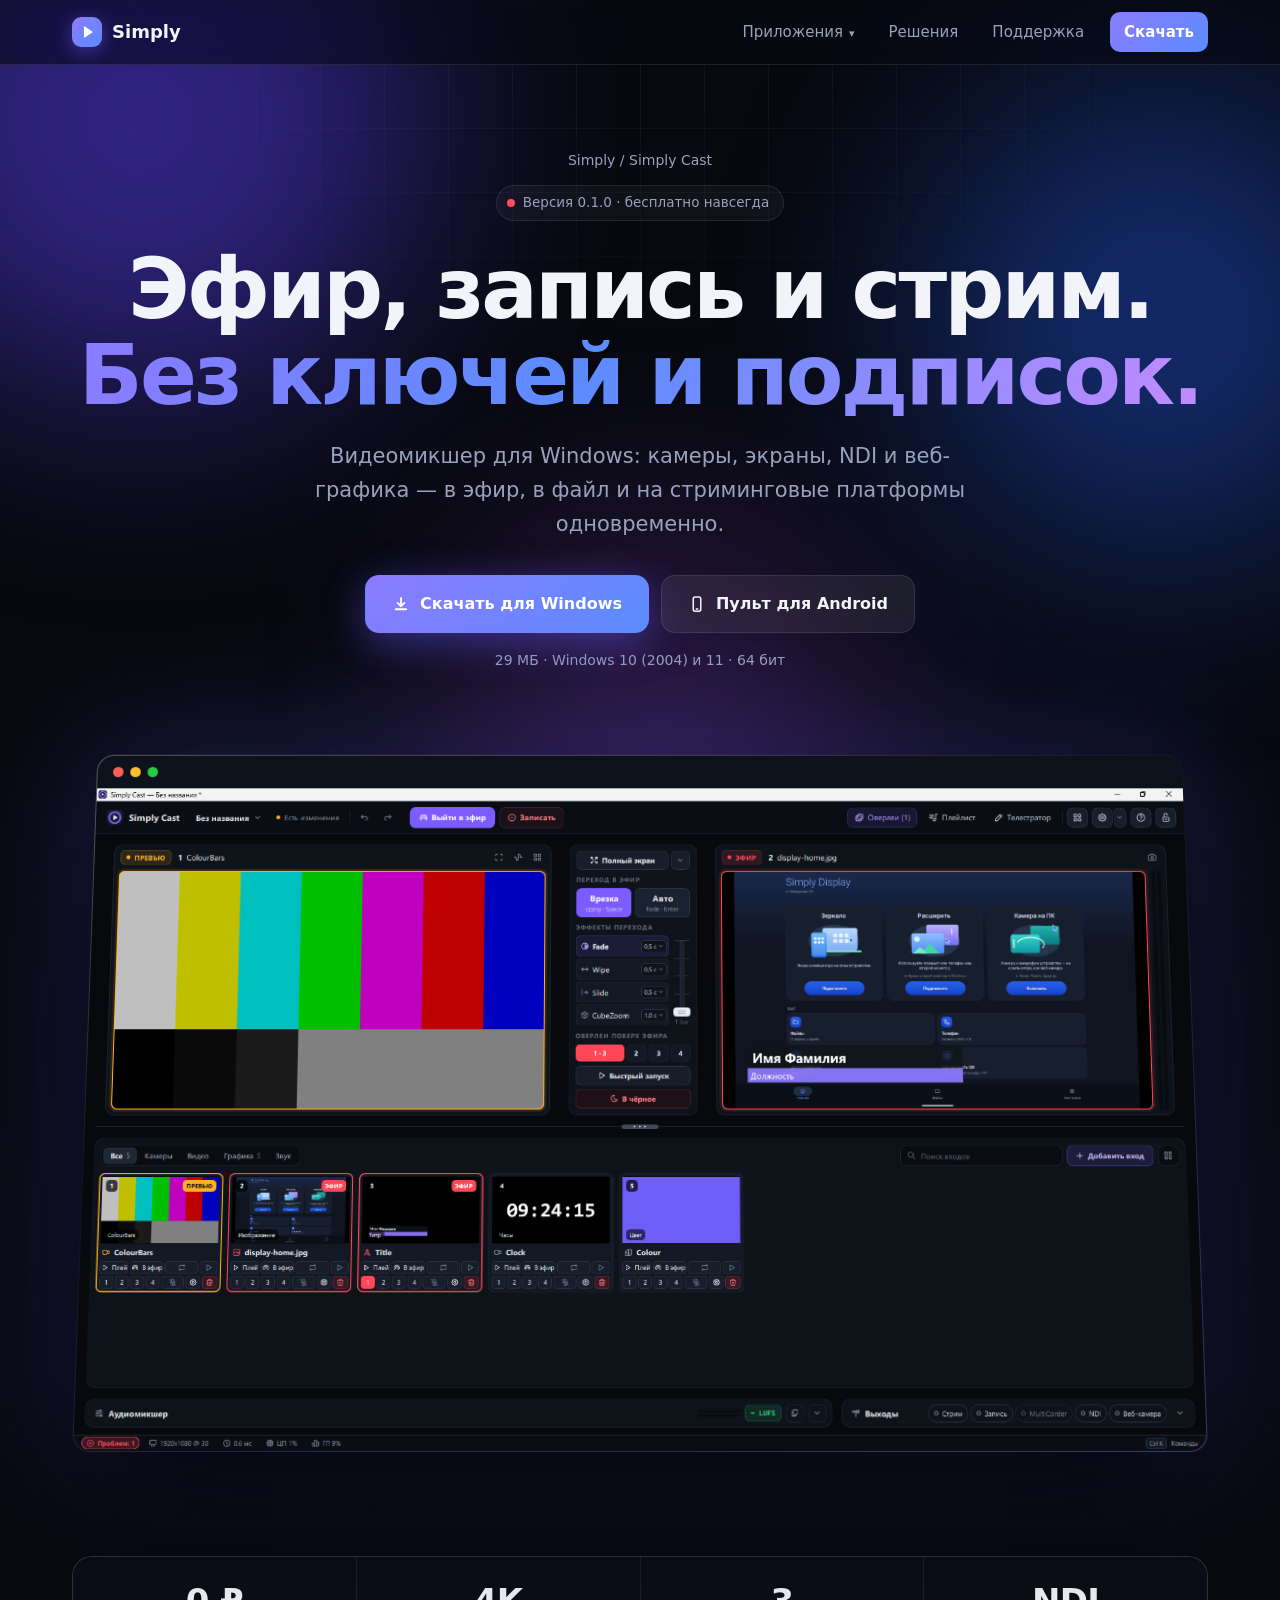
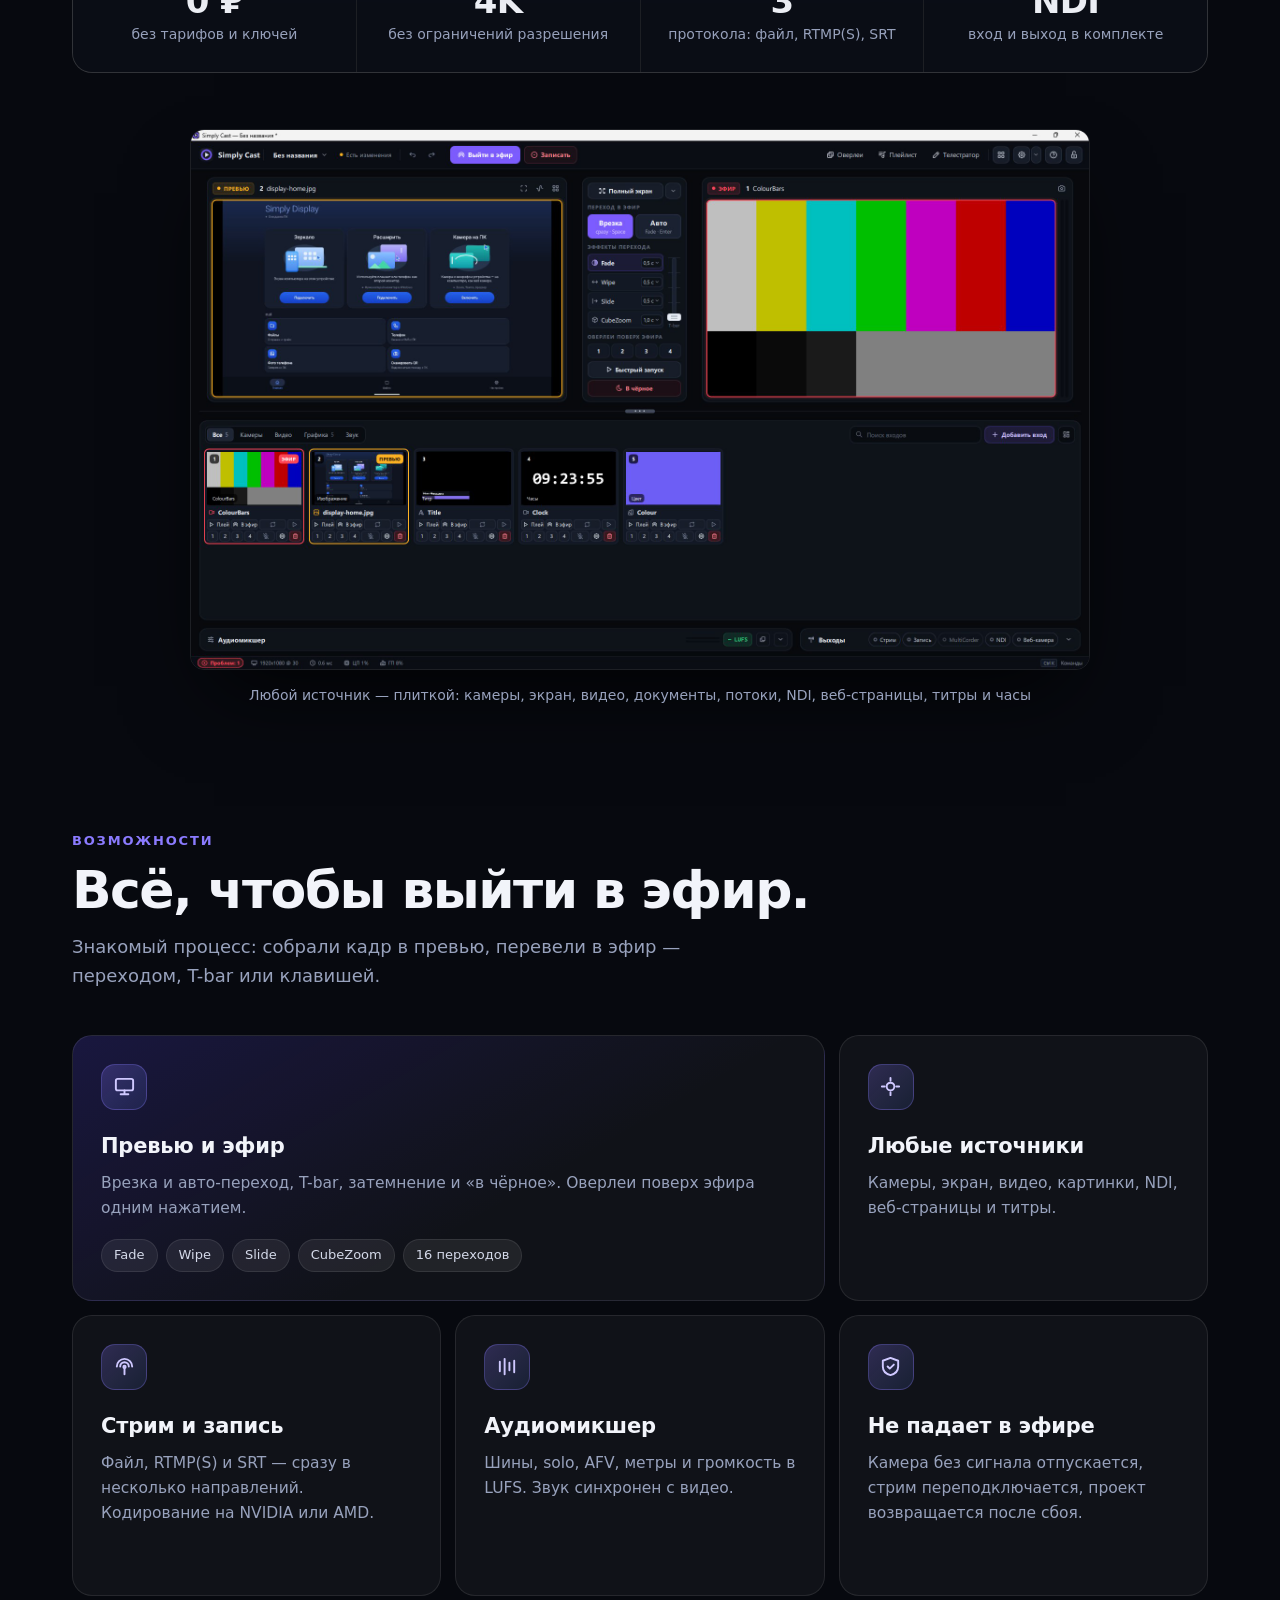
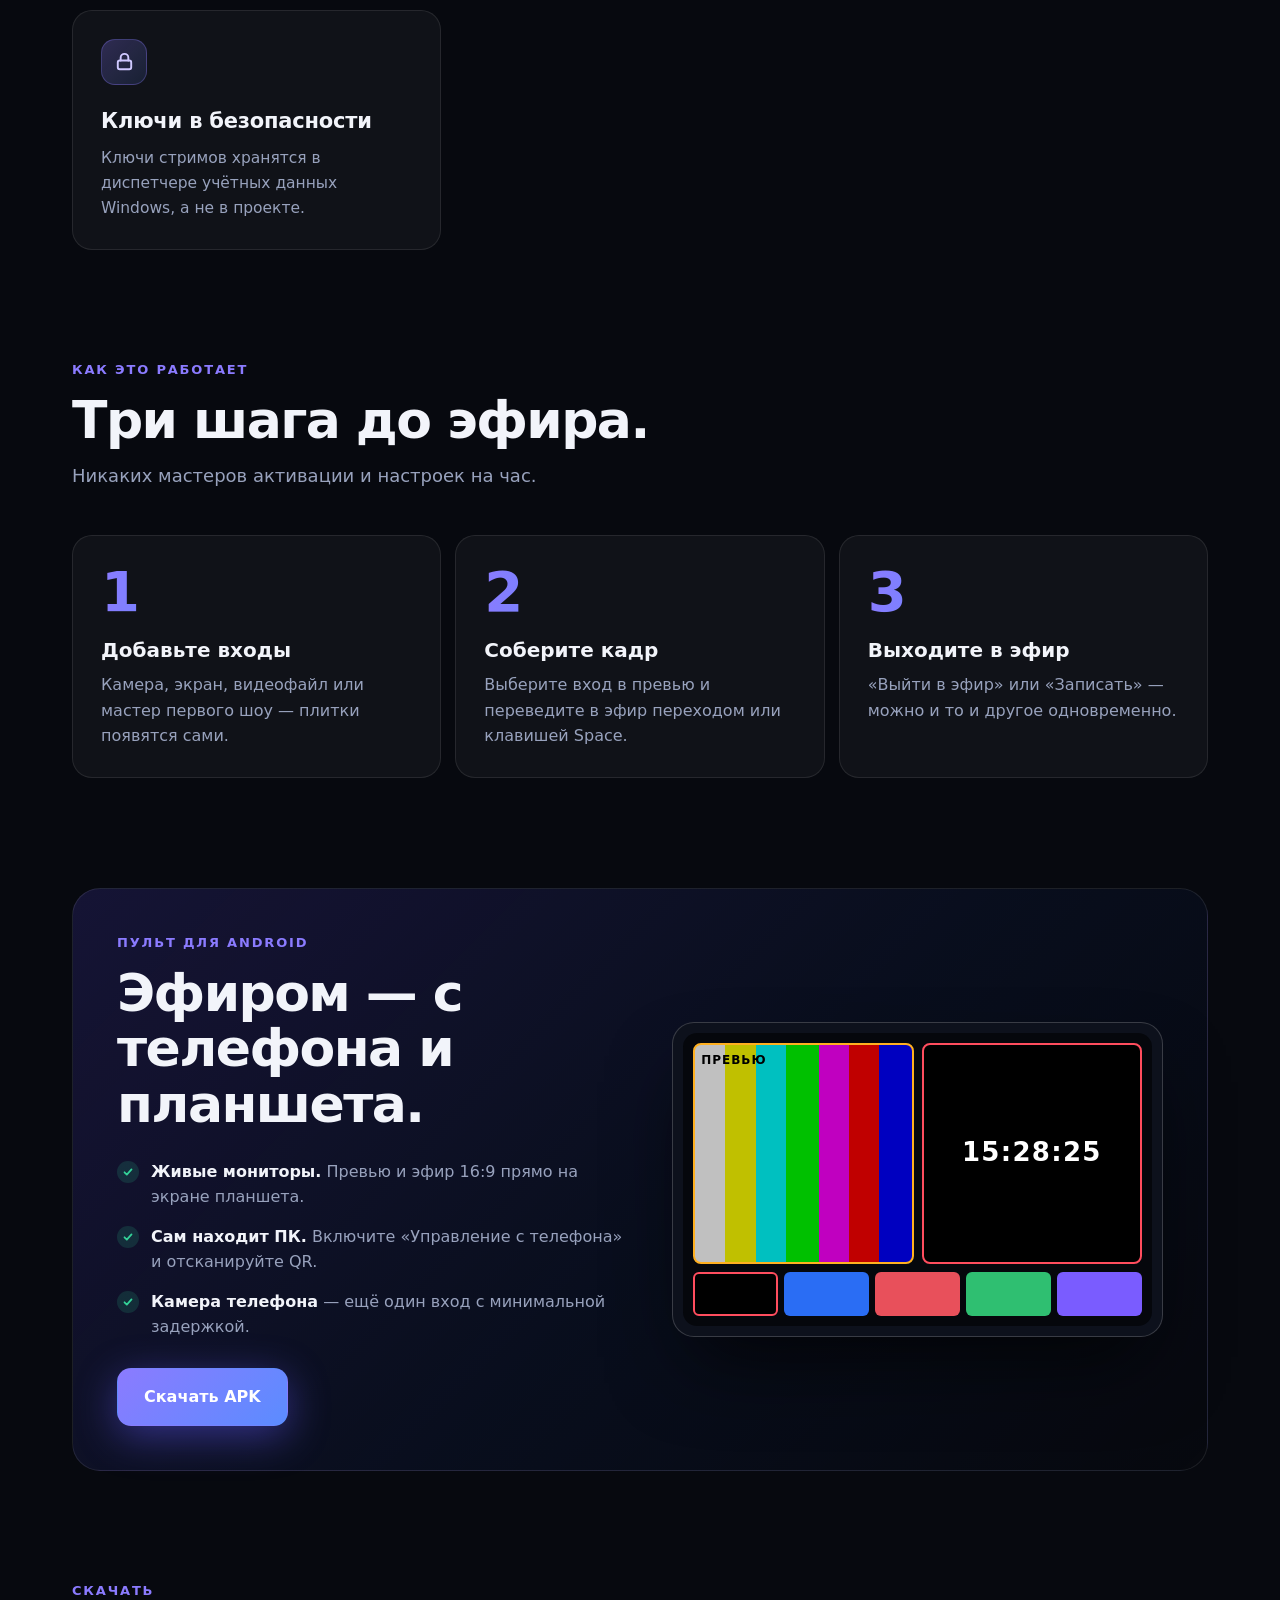
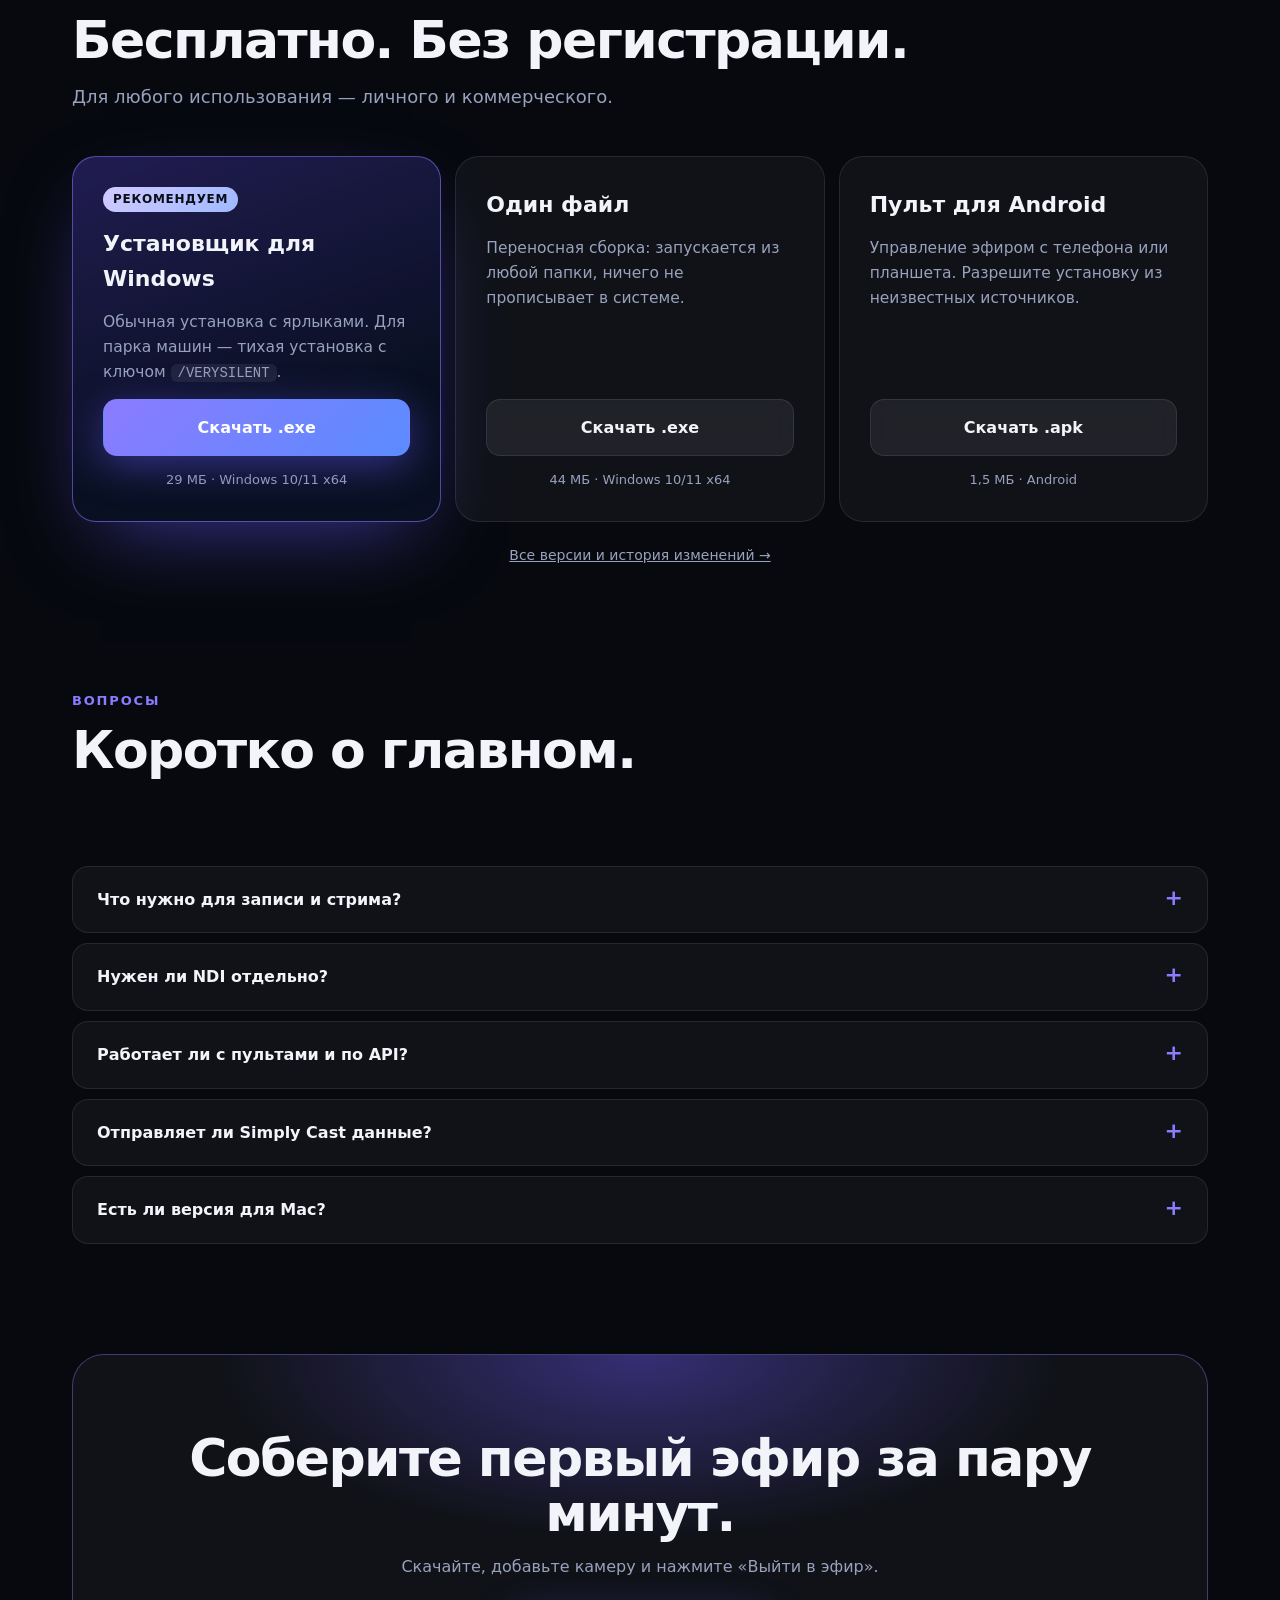
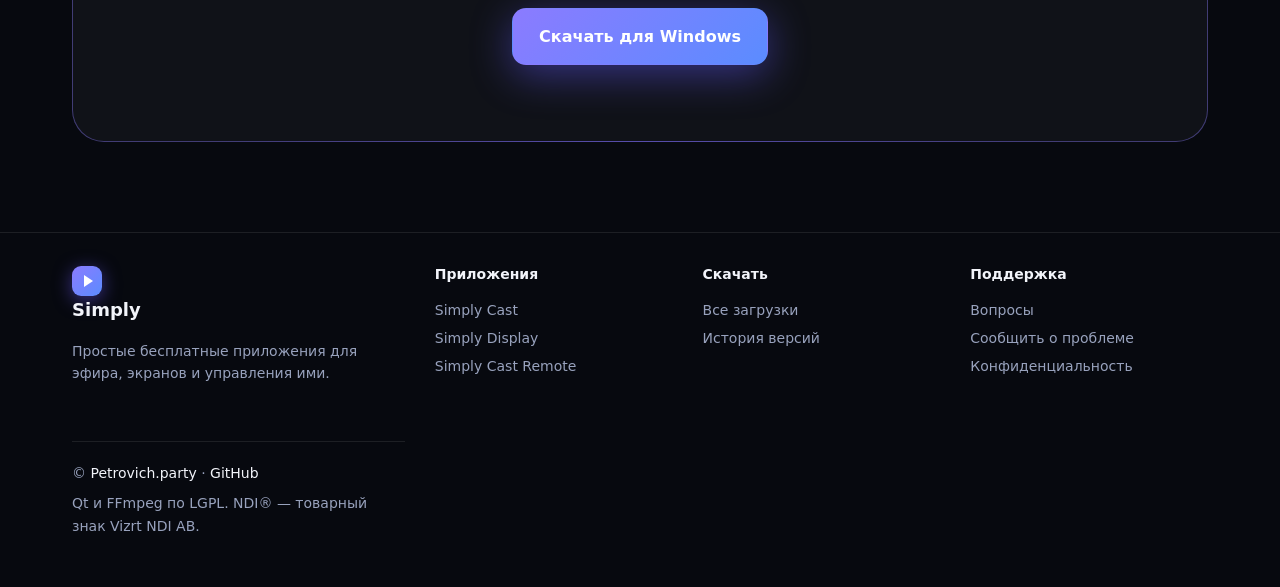
==== site/cast.html @ 8efc3e64 "Сайт: новые сборки Simply Cast, переносная версия весит 44 МБ Co-Authored-By: Claude Opus 5.5 <norep" ====
<!doctype html>
<html lang="ru">
<head>
<meta charset="utf-8">
<meta name="viewport" content="width=device-width, initial-scale=1">
<title>Simply Cast — видеомикшер для Windows</title>
<meta name="description" content="Бесплатный видеомикшер для Windows: камеры, экраны, NDI и веб-графика в эфир, запись и стрим одновременно. Без ключей и активации.">
<meta property="og:title" content="Simply Cast — видеомикшер для Windows">
<meta property="og:description" content="Бесплатный видеомикшер для Windows: камеры, экраны, NDI и веб-графика в эфир, запись и стрим одновременно. Без ключей и активации.">
<meta property="og:image" content="https://simply-app.pro/screenshot.png">
<meta name="theme-color" content="#07090f">
<link rel="stylesheet" href="style.css">
</head>
<body class="">
<div class="bg" aria-hidden="true"><div class="blob one"></div><div class="blob two"></div><div class="blob three"></div></div>
<header class="nav"><div class="wrap"><nav>
  <a class="logo" href="index.html"><i aria-hidden="true"></i>Simply</a>
  <div class="links">
    <div class="dd"><a href="index.html#apps">Приложения</a><div class="dd-m">
      <a href="cast.html">Simply Cast<small>Видеомикшер для Windows</small></a>
      <a href="display.html">Simply Display<small>Второй экран по сети</small></a>
      <a href="remote.html">Simply Cast Remote<small>Пульт для Android</small></a></div></div>
    <a href="index.html#solutions">Решения</a><a href="support.html">Поддержка</a><a class="go" href="download.html">Скачать</a>
  </div>
</nav></div></header>
<main class="wrap">
  <div class="hero"><div class="crumb"><a href="index.html">Simply</a> / Simply Cast</div>
    <div class="chip"><span class="dot"></span>Версия 0.1.0 · бесплатно навсегда</div>
    <h1>Эфир, запись и стрим.<br><span class="grad">Без ключей и подписок.</span></h1>
    <p class="lead">Видеомикшер для Windows: камеры, экраны, NDI и веб-графика — в эфир, в файл и на стриминговые платформы одновременно.</p>
    <div class="cta">
      <a class="btn primary dl-win" href="SimplyCast-Setup-0.1.0.exe"><svg viewBox="0 0 24 24" fill="none" stroke="currentColor" stroke-width="2.4" stroke-linecap="round" stroke-linejoin="round"><path d="M12 4v11m0 0l-4.5-4.5M12 15l4.5-4.5M5 19h14"/></svg>Скачать для Windows</a>
      <a class="btn dl-apk" href="#download"><svg viewBox="0 0 24 24" fill="none" stroke="currentColor" stroke-width="2" stroke-linecap="round" stroke-linejoin="round"><rect x="7" y="2.5" width="10" height="19" rx="2.5"/><path d="M11 18.5h2"/></svg>Пульт для Android</a>
    </div>
    <p class="meta">29 МБ · Windows 10 (2004) и 11 · 64 бит</p>
    <div class="stage rv"><div class="shot"><div class="bar"><b></b><b></b><b></b></div>
      <img src="screenshot.png" width="1920" height="1152" alt="Главное окно Simply Cast: превью и эфир, переходы, полоса входов, аудиомикшер и выходы"></div></div>
  </div>

  <div class="stats rv">
    <div class="stat"><b>0 ₽</b><span>без тарифов и ключей</span></div>
    <div class="stat"><b>4K</b><span>без ограничений разрешения</span></div>
    <div class="stat"><b>3</b><span>протокола: файл, RTMP(S), SRT</span></div>
    <div class="stat"><b>NDI</b><span>вход и выход в комплекте</span></div>
  </div>

  <div class="wide rv"><img src="img/cast-live.jpg" width="1920" height="1152" loading="lazy" alt="Simply Cast: превью и эфир, плитки входов — цветные полосы, изображение, титр, часы, цвет"><p>Любой источник — плиткой: камеры, экран, видео, документы, потоки, NDI, веб-страницы, титры и часы</p></div>

  <section id="features">
    <div class="rv"><div class="eyebrow">Возможности</div><h2>Всё, чтобы выйти в эфир.</h2><p class="sub">Знакомый процесс: собрали кадр в превью, перевели в эфир — переходом, T-bar или клавишей.</p></div>
    <div class="bento">
      <div class="tile big w4 rv"><div class="ic"><svg viewBox="0 0 24 24" fill="none" stroke="currentColor" stroke-width="2" stroke-linecap="round" stroke-linejoin="round"><rect x="3" y="4" width="18" height="12" rx="2"/><path d="M8 20h8M12 16v4"/></svg></div>
        <h3>Превью и эфир</h3><p>Врезка и авто-переход, T-bar, затемнение и «в чёрное». Оверлеи поверх эфира одним нажатием.</p>
        <div class="chips"><span>Fade</span><span>Wipe</span><span>Slide</span><span>CubeZoom</span><span>16 переходов</span></div></div>
      <div class="tile w2 rv"><div class="ic"><svg viewBox="0 0 24 24" fill="none" stroke="currentColor" stroke-width="2" stroke-linecap="round" stroke-linejoin="round"><path d="M12 3v3M12 18v3M3 12h3M18 12h3"/><circle cx="12" cy="12" r="4"/></svg></div>
        <h3>Любые источники</h3><p>Камеры, экран, видео, картинки, NDI, веб-страницы и титры.</p></div>
      <div class="tile w2 rv"><div class="ic"><svg viewBox="0 0 24 24" fill="none" stroke="currentColor" stroke-width="2" stroke-linecap="round" stroke-linejoin="round"><path d="M4 12a8 8 0 0116 0M7.5 12a4.5 4.5 0 019 0"/><circle cx="12" cy="12.5" r="1.2"/><path d="M12 14v6"/></svg></div>
        <h3>Стрим и запись</h3><p>Файл, RTMP(S) и SRT — сразу в несколько направлений. Кодирование на NVIDIA или AMD.</p></div>
      <div class="tile w2 rv"><div class="ic"><svg viewBox="0 0 24 24" fill="none" stroke="currentColor" stroke-width="2" stroke-linecap="round" stroke-linejoin="round"><path d="M4 7v10M9 4v16M14 8v8M19 6v12"/></svg></div>
        <h3>Аудиомикшер</h3><p>Шины, solo, AFV, метры и громкость в LUFS. Звук синхронен с видео.</p><div class="meter"><i></i><i></i><i></i><i></i><i></i><i></i><i></i><i></i><i></i><i></i><i></i><i></i></div></div>
      <div class="tile w2 rv"><div class="ic"><svg viewBox="0 0 24 24" fill="none" stroke="currentColor" stroke-width="2" stroke-linecap="round" stroke-linejoin="round"><path d="M12 3l8 3v6c0 4.5-3.2 7.8-8 9-4.8-1.2-8-4.5-8-9V6z"/><path d="M9 12l2.2 2.2L15.5 10"/></svg></div>
        <h3>Не падает в эфире</h3><p>Камера без сигнала отпускается, стрим переподключается, проект возвращается после сбоя.</p></div>
      <div class="tile w2 rv"><div class="ic"><svg viewBox="0 0 24 24" fill="none" stroke="currentColor" stroke-width="2" stroke-linecap="round" stroke-linejoin="round"><rect x="5" y="11" width="14" height="9" rx="2"/><path d="M8 11V8a4 4 0 018 0v3"/></svg></div>
        <h3>Ключи в безопасности</h3><p>Ключи стримов хранятся в диспетчере учётных данных Windows, а не в проекте.</p></div>
    </div>
  </section>

  <section>
    <div class="rv"><div class="eyebrow">Как это работает</div><h2>Три шага до эфира.</h2><p class="sub">Никаких мастеров активации и настроек на час.</p></div>
    <div class="steps">
      <div class="step rv"><em class="grad">1</em><h3>Добавьте входы</h3><p>Камера, экран, видеофайл или мастер первого шоу — плитки появятся сами.</p></div>
      <div class="step rv"><em class="grad">2</em><h3>Соберите кадр</h3><p>Выберите вход в превью и переведите в эфир переходом или клавишей Space.</p></div>
      <div class="step rv"><em class="grad">3</em><h3>Выходите в эфир</h3><p>«Выйти в эфир» или «Записать» — можно и то и другое одновременно.</p></div>
    </div>
  </section>

  <section id="remote">
    <div class="remote rv">
      <div>
        <div class="eyebrow">Пульт для Android</div>
        <h2>Эфиром — с телефона и планшета.</h2>
        <ul>
          <li><span><b>Живые мониторы.</b> Превью и эфир 16:9 прямо на экране планшета.</span></li>
          <li><span><b>Сам находит ПК.</b> Включите «Управление с телефона» и отсканируйте QR.</span></li>
          <li><span><b>Камера телефона</b> — ещё один вход с минимальной задержкой.</span></li>
        </ul>
        <p style="margin:28px 0 0"><a class="btn primary dl-apk" href="#download">Скачать APK</a></p>
      </div>
      <div class="tablet" aria-hidden="true"><div class="scr"><div class="m p">ПРЕВЬЮ</div><div class="m l">15:28:25</div><div class="g"><i></i><i></i><i></i><i></i><i></i></div></div></div>
    </div>
  </section>

  <section id="download">
    <div class="rv"><div class="eyebrow">Скачать</div><h2>Бесплатно. Без регистрации.</h2><p class="sub">Для любого использования — личного и коммерческого.</p></div>
    <div class="dl">
      <div class="card main rv"><span class="badge">РЕКОМЕНДУЕМ</span><h3>Установщик для Windows</h3><p>Обычная установка с ярлыками. Для парка машин — тихая установка с ключом <code>/VERYSILENT</code>.</p>
        <a class="btn primary dl-win" href="SimplyCast-Setup-0.1.0.exe">Скачать .exe</a><span class="tag">29 МБ · Windows 10/11 x64</span></div>
      <div class="card rv"><h3>Один файл</h3><p>Переносная сборка: запускается из любой папки, ничего не прописывает в системе.</p>
        <a class="btn dl-single" href="#download">Скачать .exe</a><span class="tag">44 МБ · Windows 10/11 x64</span></div>
      <div class="card rv"><h3>Пульт для Android</h3><p>Управление эфиром с телефона или планшета. Разрешите установку из неизвестных источников.</p>
        <a class="btn dl-apk" href="#download">Скачать .apk</a><span class="tag">1,5 МБ · Android</span></div>
    </div>
    <p class="meta" style="text-align:center;margin-top:22px"><a class="dl-all" href="#download">Все версии и история изменений →</a></p>
  </section>

  <section id="faq">
    <div class="rv"><div class="eyebrow">Вопросы</div><h2>Коротко о главном.</h2><p class="sub">&nbsp;</p></div>
    <div class="rv">
    <details><summary>Что нужно для записи и стрима?</summary><p>Любой компьютер с Windows 10/11. Simply Cast кодирует видеокартой NVIDIA или AMD, а без них — встроенным кодером Windows. Для AV1 нужна NVIDIA или AMD.</p></details>
    <details><summary>Нужен ли NDI отдельно?</summary><p>Нет, движок NDI идёт в комплекте: входы и выход NDI работают сразу.</p></details>
    <details><summary>Работает ли с пультами и по API?</summary><p>Есть HTTP и TCP API, веб-пульт для телефона и приложение для Android. Для пультов, рассчитанных на распространённый XML-формат, — «Проект → Совместимый XML API».</p></details>
    <details><summary>Отправляет ли Simply Cast данные?</summary><p>Нет. Он ищет NDI-источники в локальной сети и работает только с тем, что вы настроили.</p></details>
    <details><summary>Есть ли версия для Mac?</summary><p>Пока нет.</p></details>
    </div>
  </section>

  <div class="final rv">
    <h2>Соберите первый эфир за пару минут.</h2><p>Скачайте, добавьте камеру и нажмите «Выйти в эфир».</p>
    <a class="btn primary dl-win" href="SimplyCast-Setup-0.1.0.exe">Скачать для Windows</a>
  </div>
</main>
<footer><div class="wrap"><div class="cols">
  <div><a class="logo" href="index.html" style="color:var(--text)"><i aria-hidden="true"></i>Simply</a><p style="margin:12px 0 0">Простые бесплатные приложения для эфира, экранов и управления ими.</p></div>
  <div><h4>Приложения</h4><a href="cast.html">Simply Cast</a><a href="display.html">Simply Display</a><a href="remote.html">Simply Cast Remote</a></div>
  <div><h4>Скачать</h4><a href="download.html">Все загрузки</a><a class="dl-all" href="#">История версий</a></div>
  <div><h4>Поддержка</h4><a href="support.html">Вопросы</a><a class="dl-issues" href="#">Сообщить о проблеме</a><a href="privacy.html">Конфиденциальность</a></div>
  <div class="bot"><span>© <a href="https://petrovich.party/" style="display:inline;color:var(--text)">Petrovich.party</a> · <a class="dl-repo" href="#" style="display:inline;color:var(--text)">GitHub</a></span>
  <span>Qt и FFmpeg по LGPL. NDI® — товарный знак Vizrt NDI AB.</span></div>
</div></div></footer>
<script src="app.js"></script>
</body>
</html>
---- site/style.css ----
:root{
    --bg:#07090f; --glass:rgba(255,255,255,.04); --glass2:rgba(255,255,255,.07); --line:rgba(255,255,255,.09);
    --text:#f2f4fa; --muted:#98a2bd; --a:#8b7bff; --b:#5b8cff; --c:#c18bff;
    --live:#ff4d5e; --prev:#ffb020; --ok:#34d399; --r:20px;
  }
  *{box-sizing:border-box}
  html{scroll-behavior:smooth}
  body{margin:0;background:var(--bg);color:var(--text);font:16px/1.6 "Segoe UI Variable","Segoe UI",system-ui,-apple-system,sans-serif;overflow-x:hidden}
  a{color:inherit}
  .wrap{max-width:1180px;margin:0 auto;padding:0 22px}

  /* фон: мягкие светящиеся пятна и сетка */
  .bg{position:fixed;inset:0;z-index:-1;pointer-events:none;overflow:hidden}
  .bg::before{content:"";position:absolute;inset:0;background-image:linear-gradient(var(--line) 1px,transparent 1px),linear-gradient(90deg,var(--line) 1px,transparent 1px);
    background-size:64px 64px;mask-image:radial-gradient(ellipse 70% 55% at 50% 0,#000 20%,transparent 75%);opacity:.5}
  .blob{position:absolute;border-radius:50%;filter:blur(110px);opacity:.5;animation:drift 18s ease-in-out infinite alternate}
  .blob.one{width:560px;height:560px;background:#5b3df0;left:-140px;top:-160px}
  .blob.two{width:480px;height:480px;background:#2a62ff;right:-120px;top:80px;animation-delay:-6s;opacity:.38}
  .blob.three{width:420px;height:420px;background:#b04bff;left:35%;top:520px;animation-delay:-11s;opacity:.22}
  @keyframes drift{to{transform:translate(60px,40px) scale(1.12)}}

  /* навигация */
  header.nav{position:sticky;top:0;z-index:20;backdrop-filter:blur(16px) saturate(1.4);-webkit-backdrop-filter:blur(16px) saturate(1.4);
    background:rgba(7,9,15,.6);border-bottom:1px solid var(--line)}
  nav{display:flex;align-items:center;justify-content:space-between;height:64px}
  .logo{display:flex;align-items:center;gap:10px;font-weight:700;font-size:18px;text-decoration:none}
  .logo i{width:30px;height:30px;border-radius:9px;background:linear-gradient(135deg,var(--a),var(--b));display:grid;place-items:center;box-shadow:0 4px 18px rgba(110,90,255,.5)}
  .logo i::after{content:"";border-left:9px solid #fff;border-top:6px solid transparent;border-bottom:6px solid transparent;margin-left:3px}
  .links{display:flex;gap:6px;align-items:center}
  .links a{text-decoration:none;color:var(--muted);font-size:15px;padding:8px 14px;border-radius:10px;transition:.15s}
  .links a:hover{color:var(--text);background:var(--glass2)}
  .links a.go{color:#fff;background:linear-gradient(135deg,var(--a),var(--b));font-weight:600;margin-left:6px}
  .links a.go:hover{filter:brightness(1.12)}

  .btn{display:inline-flex;align-items:center;justify-content:center;gap:10px;padding:15px 26px;border-radius:14px;font-weight:600;text-decoration:none;
    border:1px solid var(--line);background:var(--glass2);transition:.2s;backdrop-filter:blur(8px)}
  .btn:hover{transform:translateY(-2px);border-color:rgba(139,123,255,.6)}
  .btn.primary{background:linear-gradient(135deg,var(--a),var(--b));border-color:transparent;color:#fff;box-shadow:0 10px 40px rgba(100,90,255,.45)}
  .btn.primary:hover{box-shadow:0 14px 50px rgba(100,90,255,.65)}
  .btn:focus-visible,.links a:focus-visible{outline:3px solid var(--a);outline-offset:3px}
  .btn svg{width:18px;height:18px;flex:none}

  /* герой */
  .hero{text-align:center;padding:84px 0 20px}
  .chip{display:inline-flex;align-items:center;gap:8px;padding:6px 14px 6px 10px;border-radius:99px;border:1px solid var(--line);background:var(--glass);font-size:13.5px;color:var(--muted);margin-bottom:26px}
  .dot{width:8px;height:8px;border-radius:50%;background:var(--live);box-shadow:0 0 0 0 rgba(255,77,94,.7);animation:pulse 2s infinite}
  @keyframes pulse{70%{box-shadow:0 0 0 9px rgba(255,77,94,0)}100%{box-shadow:0 0 0 0 rgba(255,77,94,0)}}
  h1{font-size:clamp(40px,7.4vw,84px);line-height:1.02;margin:0 0 22px;letter-spacing:-.035em;font-weight:800}
  .grad{background:linear-gradient(100deg,var(--a) 0%,var(--b) 45%,var(--c) 100%);-webkit-background-clip:text;background-clip:text;color:transparent}
  .lead{color:var(--muted);font-size:clamp(17px,2vw,21px);max-width:680px;margin:0 auto 34px}
  .cta{display:flex;flex-wrap:wrap;gap:12px;justify-content:center}
  .meta{color:var(--muted);font-size:14px;margin-top:16px}

  .stage{margin:64px auto 0;perspective:1600px}
  .shot{position:relative;border-radius:18px;padding:1px;background:linear-gradient(160deg,rgba(255,255,255,.35),rgba(255,255,255,.04) 40%,rgba(139,123,255,.4));
    box-shadow:0 60px 120px -20px rgba(0,0,0,.8),0 0 140px rgba(100,90,255,.3);transform:rotateX(6deg);transform-origin:50% 100%;transition:transform .6s}
  .shot:hover{transform:rotateX(0)}
  .shot .bar{display:flex;gap:7px;padding:12px 16px;background:#0d111c;border-radius:17px 17px 0 0}
  .shot .bar b{width:11px;height:11px;border-radius:50%;background:#2a3047}
  .shot .bar b:nth-child(1){background:#ff5f57}.shot .bar b:nth-child(2){background:#febc2e}.shot .bar b:nth-child(3){background:#28c840}
  .shot img{display:block;width:100%;height:auto;border-radius:0 0 17px 17px}

  /* полоса фактов */
  .stats{display:grid;grid-template-columns:repeat(auto-fit,minmax(170px,1fr));gap:1px;margin-top:84px;background:var(--line);border:1px solid var(--line);border-radius:var(--r);overflow:hidden}
  .stat{background:#0a0d15;padding:26px 20px;text-align:center}
  .stat b{display:block;font-size:34px;letter-spacing:-.02em;line-height:1.1}
  .stat span{color:var(--muted);font-size:14px}

  section{padding:110px 0 0}
  .eyebrow{color:var(--a);font-weight:700;font-size:13px;letter-spacing:.14em;text-transform:uppercase;margin-bottom:12px}
  h2{font-size:clamp(30px,4.6vw,52px);letter-spacing:-.03em;line-height:1.07;margin:0 0 14px;font-weight:800}
  .sub{color:var(--muted);font-size:18px;max-width:620px;margin:0 0 44px}

  /* бенто */
  .bento{display:grid;grid-template-columns:repeat(6,1fr);gap:14px}
  .tile{position:relative;overflow:hidden;border-radius:var(--r);padding:28px;background:var(--glass);border:1px solid var(--line);transition:.25s}
  .tile::before{content:"";position:absolute;inset:0;background:radial-gradient(420px circle at var(--mx,50%) var(--my,0%),rgba(139,123,255,.16),transparent 60%);opacity:0;transition:.3s}
  .tile:hover{border-color:rgba(139,123,255,.45);transform:translateY(-3px)}
  .tile:hover::before{opacity:1}
  .tile>*{position:relative}
  .tile h3{margin:0 0 8px;font-size:21px;letter-spacing:-.01em}
  .tile p{margin:0;color:var(--muted);font-size:15.5px}
  .ic{width:46px;height:46px;border-radius:14px;display:grid;place-items:center;margin-bottom:20px;background:linear-gradient(135deg,rgba(139,123,255,.25),rgba(91,140,255,.12));border:1px solid rgba(139,123,255,.3);color:#cfc8ff}
  .ic svg{width:23px;height:23px}
  .w2{grid-column:span 2}.w3{grid-column:span 3}.w4{grid-column:span 4}
  .tile.big{background:linear-gradient(150deg,rgba(100,80,255,.2),var(--glass) 60%)}
  .chips{display:flex;flex-wrap:wrap;gap:8px;margin-top:18px}
  .chips span{font-size:13px;padding:5px 12px;border-radius:99px;background:var(--glass2);border:1px solid var(--line);color:#d5daea}
  .meter{display:flex;gap:3px;align-items:flex-end;height:46px;margin-top:20px}
  .meter i{flex:1;border-radius:2px;background:linear-gradient(var(--ok),#1b9a6c);animation:lv 1.4s ease-in-out infinite alternate}
  .meter i:nth-child(3n){animation-delay:-.4s}.meter i:nth-child(3n+1){animation-delay:-.9s}
  @keyframes lv{from{height:15%}to{height:100%}}

  /* шаги */
  .steps{display:grid;grid-template-columns:repeat(auto-fit,minmax(260px,1fr));gap:14px}
  .step{padding:28px;border-radius:var(--r);background:var(--glass);border:1px solid var(--line)}
  .step em{font-style:normal;display:block;font-size:56px;font-weight:800;line-height:1;margin-bottom:14px;letter-spacing:-.04em}
  .step h3{margin:0 0 6px;font-size:20px}.step p{margin:0;color:var(--muted)}

  /* пульт */
  .remote{display:grid;grid-template-columns:1.05fr 1fr;gap:40px;align-items:center;padding:44px;border-radius:28px;border:1px solid var(--line);
    background:linear-gradient(135deg,rgba(100,80,255,.16),rgba(40,98,255,.06) 55%,transparent)}
  .remote ul{list-style:none;padding:0;margin:26px 0 0;display:grid;gap:14px}
  .remote li{display:flex;gap:12px;color:var(--muted)}
  .remote li b{color:var(--text)}
  .remote li::before{content:"";flex:none;width:22px;height:22px;margin-top:2px;border-radius:50%;background:rgba(52,211,153,.15) url("data:image/svg+xml,%3Csvg xmlns='http%3A%2F%2Fwww.w3.org%2F2000%2Fsvg' viewBox='0 0 24 24' fill='none' stroke='%2334d399' stroke-width='3' stroke-linecap='round' stroke-linejoin='round'%3E%3Cpath d='M6 12.5l4 4 8-9'/%3E%3C/svg%3E") center/14px no-repeat}
  .tablet{border-radius:22px;padding:10px;background:#0d111c;border:1px solid rgba(255,255,255,.18);box-shadow:0 40px 80px -20px rgba(0,0,0,.7)}
  .tablet .scr{border-radius:14px;overflow:hidden;background:#05070c;aspect-ratio:16/10;display:grid;grid-template-columns:1fr 1fr;grid-template-rows:1fr auto;gap:8px;padding:10px}
  .tablet .m{border-radius:8px;display:grid;place-items:center;font-weight:700;font-size:12px;letter-spacing:.08em}
  .tablet .m.p{border:2px solid var(--prev);background:repeating-linear-gradient(90deg,#c0c0c0 0 14%,#c0c000 0 28%,#00c0c0 0 42%,#00c000 0 57%,#c000c0 0 71%,#c00000 0 85%,#0000c0 0 100%);color:#000;align-items:start;justify-items:start;padding:6px}
  .tablet .m.l{border:2px solid var(--live);background:#000;color:#fff;font-size:26px;letter-spacing:.05em;font-variant-numeric:tabular-nums}
  .tablet .g{grid-column:span 2;display:grid;grid-template-columns:repeat(5,1fr);gap:6px;height:44px}
  .tablet .g i{border-radius:6px}
  .tablet .g i:nth-child(1){background:#000;border:2px solid var(--live)}.tablet .g i:nth-child(2){background:#2a6df4}.tablet .g i:nth-child(3){background:#e8505b}.tablet .g i:nth-child(4){background:#2fbf71}.tablet .g i:nth-child(5){background:#7a5cff}

  /* скачать */
  .dl{display:grid;grid-template-columns:repeat(auto-fit,minmax(290px,1fr));gap:14px}
  .card{display:flex;flex-direction:column;gap:14px;padding:30px;border-radius:24px;background:var(--glass);border:1px solid var(--line);transition:.25s}
  .card:hover{transform:translateY(-4px);border-color:rgba(139,123,255,.45)}
  .card.main{background:linear-gradient(160deg,rgba(100,80,255,.28),rgba(40,98,255,.08) 70%);border-color:rgba(139,123,255,.55);box-shadow:0 30px 80px -30px rgba(100,90,255,.6)}
  .card h3{margin:0;font-size:22px}.card p{margin:0;color:var(--muted);font-size:15.5px;flex:1}
  .card .tag{font-size:13px;color:var(--muted);text-align:center}
  .badge{align-self:flex-start;font-size:12px;font-weight:700;letter-spacing:.06em;color:#0b0e17;background:linear-gradient(135deg,#d2caff,#9fb9ff);padding:3px 10px;border-radius:99px}
  code{background:var(--glass2);padding:1px 7px;border-radius:6px;font-size:.9em}

  details{border-radius:16px;background:var(--glass);border:1px solid var(--line);margin-bottom:10px;transition:.2s}
  details[open]{border-color:rgba(139,123,255,.4)}
  summary{cursor:pointer;font-weight:600;padding:20px 24px;list-style:none;display:flex;justify-content:space-between;gap:16px}
  summary::-webkit-details-marker{display:none}
  summary::after{content:"+";font-size:22px;line-height:1;color:var(--a);transition:.2s}
  details[open] summary::after{transform:rotate(45deg)}
  details p{margin:0;padding:0 24px 22px;color:var(--muted)}

  .final{margin-top:110px;text-align:center;padding:76px 24px;border-radius:32px;border:1px solid rgba(139,123,255,.4);
    background:radial-gradient(600px 260px at 50% 0,rgba(110,90,255,.4),transparent 70%),var(--glass)}
  .final h2{margin-bottom:12px}.final p{color:var(--muted);margin:0 0 28px}

  footer{margin-top:90px;padding:30px 0 50px;border-top:1px solid var(--line);color:var(--muted);font-size:14px}
  footer .wrap{display:flex;flex-wrap:wrap;gap:10px 28px;justify-content:space-between}
  footer a{color:var(--text);text-decoration:none}footer a:hover{text-decoration:underline}

  /* появление при прокрутке */
  .rv{opacity:0;transform:translateY(26px);transition:opacity .7s,transform .7s}
  .rv.in{opacity:1;transform:none}
  @media (prefers-reduced-motion:reduce){.blob,.dot,.meter i{animation:none}.rv{opacity:1;transform:none;transition:none}.shot{transform:none}}

  @media (max-width:900px){
    .bento{grid-template-columns:repeat(2,1fr)}.w2,.w3,.w4{grid-column:span 2}.w2.half{grid-column:span 1}
    .remote{grid-template-columns:1fr;padding:28px}
    .links a:not(.go){display:none}
    section{padding-top:80px}.hero{padding-top:56px}
  }
  @media (max-width:560px){.bento{grid-template-columns:1fr}.w2,.w3,.w4,.w2.half{grid-column:span 1}.btn{width:100%}.cta{flex-direction:column}.stat b{font-size:28px}}

  body.display{--a:#2dd4ff;--b:#5b8cff;--c:#7ef0d0}
  body.rem{--a:#34d399;--b:#2dd4ff;--c:#a3f0c8}
  .links .dd{position:relative}
  .links .dd>a::after{content:"▾";margin-left:6px;font-size:11px}
  .dd-m{display:none;position:absolute;top:100%;left:0;min-width:290px;padding:8px;margin-top:6px;background:#0d111c;border:1px solid var(--line);border-radius:16px;box-shadow:0 30px 60px -10px rgba(0,0,0,.8)}
  .dd:hover .dd-m,.dd:focus-within .dd-m{display:block}
  .dd-m a{display:block!important;padding:11px 14px!important;border-radius:10px;color:var(--text)!important}
  .dd-m a small{display:block;color:var(--muted);font-size:13px}
  .dd-m a:hover{background:var(--glass2)}
  .apps{display:grid;grid-template-columns:repeat(auto-fit,minmax(320px,1fr));gap:16px}
  .app{display:flex;flex-direction:column;border-radius:26px;background:var(--glass);border:1px solid var(--line);overflow:hidden;text-decoration:none;transition:.25s}
  .app:hover{transform:translateY(-5px);border-color:rgba(139,123,255,.5);box-shadow:0 30px 70px -30px rgba(100,90,255,.6)}
  .app .thumb{aspect-ratio:16/10;overflow:hidden;position:relative;background:#05070c;border-bottom:1px solid var(--line)}
  .app .thumb img{width:100%;height:100%;object-fit:cover;object-position:top left;display:block;transition:.5s}
  .app:hover .thumb img{transform:scale(1.04)}
  .app .thumb.mock{display:grid;place-items:center}
  .app .body{padding:24px 26px 28px;display:flex;flex-direction:column;gap:8px;flex:1}
  .app h3{margin:0;font-size:24px;letter-spacing:-.02em;display:flex;align-items:center;gap:10px}
  .app p{margin:0;color:var(--muted);flex:1}
  .app .go{margin-top:12px;font-weight:600;color:var(--a)}
  .st{font-size:11.5px;font-weight:700;letter-spacing:.07em;padding:3px 10px;border-radius:99px;background:rgba(52,211,153,.14);color:var(--ok);border:1px solid rgba(52,211,153,.35)}
  .st.soon{background:rgba(255,176,32,.12);color:var(--prev);border-color:rgba(255,176,32,.4)}
  .glyph{width:92px;height:92px;border-radius:26px;display:grid;place-items:center;background:linear-gradient(135deg,var(--a),var(--b));box-shadow:0 20px 60px rgba(60,120,255,.45)}
  .glyph svg{width:46px;height:46px;color:#fff}
  .app.d{--a:#2dd4ff;--b:#5b8cff}.app.r{--a:#34d399;--b:#2dd4ff}
  .uc{display:grid;grid-template-columns:repeat(auto-fit,minmax(230px,1fr));gap:12px}
  .uc a{display:flex;flex-direction:column;gap:4px;padding:22px;border-radius:18px;background:var(--glass);border:1px solid var(--line);text-decoration:none;transition:.2s}
  .uc a:hover{border-color:rgba(139,123,255,.5);background:var(--glass2)}
  .uc b{font-size:17px}.uc span{color:var(--muted);font-size:14.5px}
  .tbl{width:100%;border-collapse:separate;border-spacing:0;border:1px solid var(--line);border-radius:20px;overflow:hidden;background:var(--glass)}
  .tbl th,.tbl td{text-align:left;padding:18px 22px;border-bottom:1px solid var(--line);vertical-align:middle}
  .tbl tr:last-child td{border-bottom:0}
  .tbl th{font-size:12.5px;letter-spacing:.1em;text-transform:uppercase;color:var(--muted);background:rgba(255,255,255,.03)}
  .tbl td small{display:block;color:var(--muted)}
  .tbl .btn{padding:10px 18px;border-radius:11px;white-space:nowrap}
  .ph{padding:70px 0 10px}.ph h1{font-size:clamp(34px,5.5vw,60px)}
  .crumb{color:var(--muted);font-size:14px;margin-bottom:14px}.crumb a{text-decoration:none}.crumb a:hover{color:var(--text)}
  footer .cols{display:grid;grid-template-columns:1.4fr repeat(3,1fr);gap:30px;width:100%}
  footer h4{margin:0 0 10px;color:var(--text);font-size:14px}
  footer .cols a{display:block;color:var(--muted);padding:3px 0}
  footer .bot{width:100%;border-top:1px solid var(--line);margin-top:26px;padding-top:20px;display:flex;flex-wrap:wrap;gap:8px 24px;justify-content:space-between}
  @media (max-width:760px){footer .cols{grid-template-columns:1fr 1fr}.tbl th:nth-child(3),.tbl td:nth-child(3){display:none}.tbl th,.tbl td{padding:14px}}

  /* скриншоты Simply Display */
  .phones{display:grid;grid-template-columns:repeat(3,minmax(0,1fr));gap:clamp(14px,3vw,34px);max-width:900px;margin:0 auto;align-items:start}
  .phone{margin:0}
  .phone .fr{border-radius:30px;padding:7px;background:linear-gradient(160deg,rgba(255,255,255,.3),rgba(255,255,255,.05) 40%,rgba(139,123,255,.35));box-shadow:0 40px 80px -24px rgba(0,0,0,.8),0 0 90px rgba(100,90,255,.25)}
  .phone img{display:block;width:100%;height:auto;aspect-ratio:1080/2340;object-fit:cover;border-radius:24px}
  .phone figcaption{text-align:center;color:var(--muted);font-size:14px;margin-top:14px}
  .phone:nth-child(2){margin-top:34px}
  .wide{max-width:900px;margin:56px auto 0}
  .wide img{display:block;width:100%;height:auto;border-radius:14px;border:1px solid var(--line);box-shadow:0 40px 80px -24px rgba(0,0,0,.8)}
  .wide p{text-align:center;color:var(--muted);font-size:14px;margin-top:14px}
  @media(max-width:640px){.phones{grid-template-columns:none;grid-auto-flow:column;grid-auto-columns:68%;overflow-x:auto;scroll-snap-type:x mandatory}.phone{scroll-snap-align:center}.phone:nth-child(2){margin-top:0}}

  /* Simply Cast Remote: скриншоты планшета */
  .tablet img{display:block;width:100%;height:auto;border-radius:14px;aspect-ratio:16/9;object-fit:cover}
  .tabs2{display:grid;grid-template-columns:repeat(2,minmax(0,1fr));gap:clamp(18px,3vw,32px);max-width:1000px;margin:0 auto}
  .tabs2 figure{margin:0}
  .tabs2 figcaption{text-align:center;color:var(--muted);font-size:14px;margin-top:14px}
  @media(max-width:700px){.tabs2{grid-template-columns:1fr}}
  .phones.land{grid-template-columns:repeat(2,minmax(0,1fr));max-width:980px}
  .phones.land .phone:nth-child(2){margin-top:0}
  .phones.land .wide1{grid-column:1/-1;max-width:760px;width:100%;justify-self:center}
  .phones.land .phone img{aspect-ratio:1920/1152;border-radius:18px}
  .phones.land .phone .fr{border-radius:24px}
  @media(max-width:640px){.phones.land{grid-template-columns:1fr;grid-auto-flow:row;grid-auto-columns:auto;overflow:visible}}
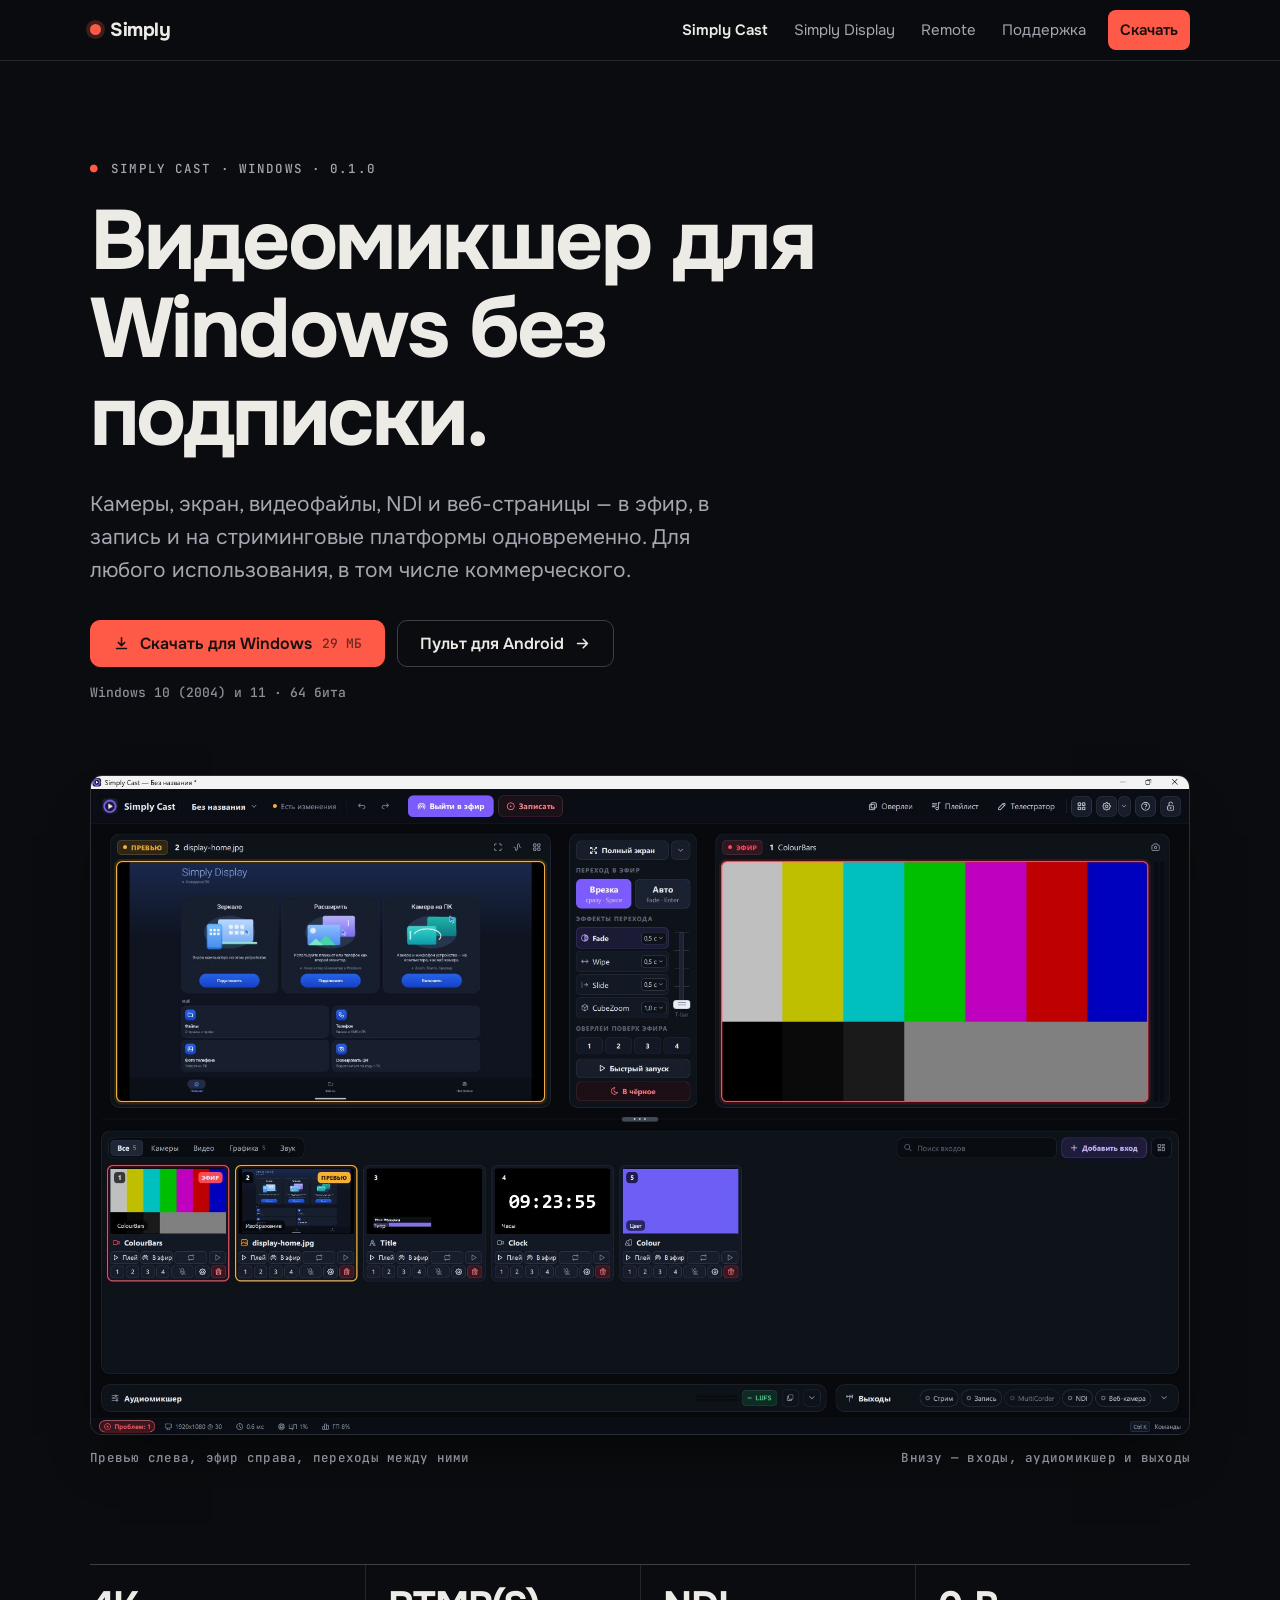
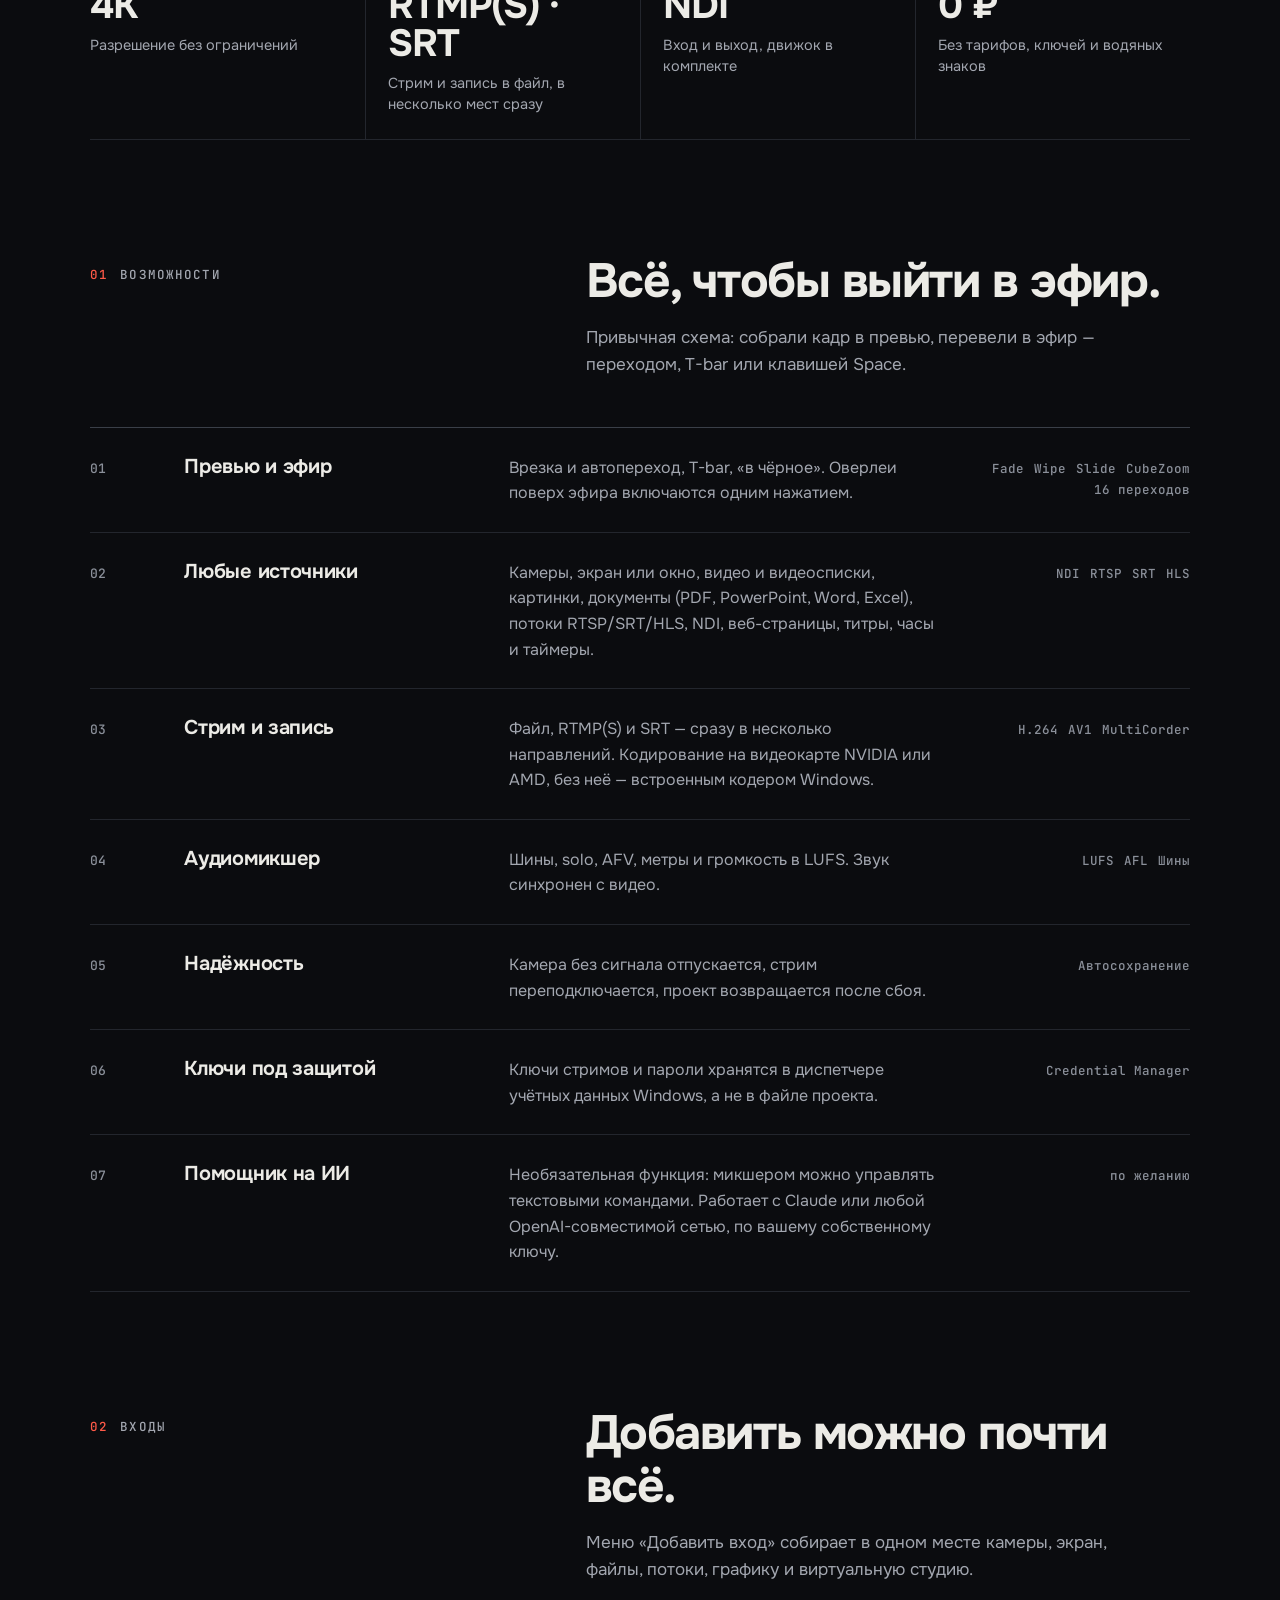
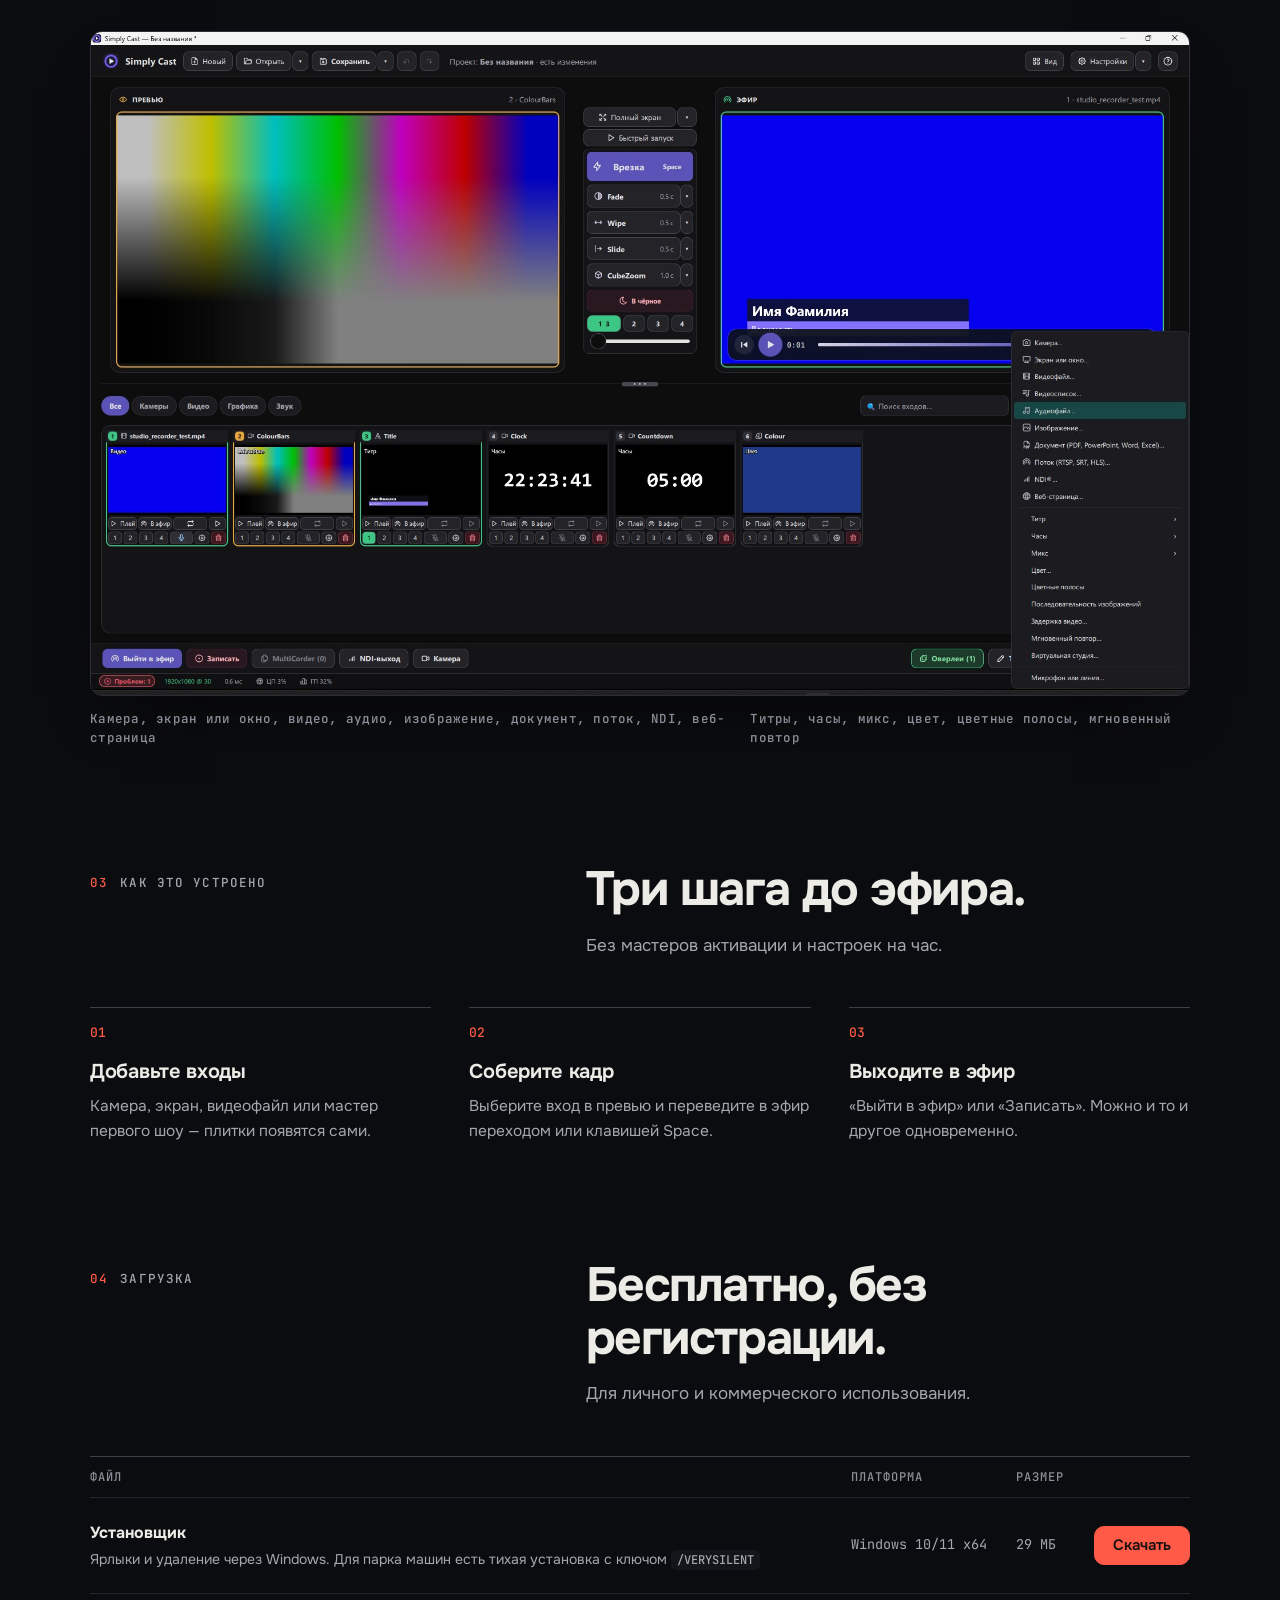
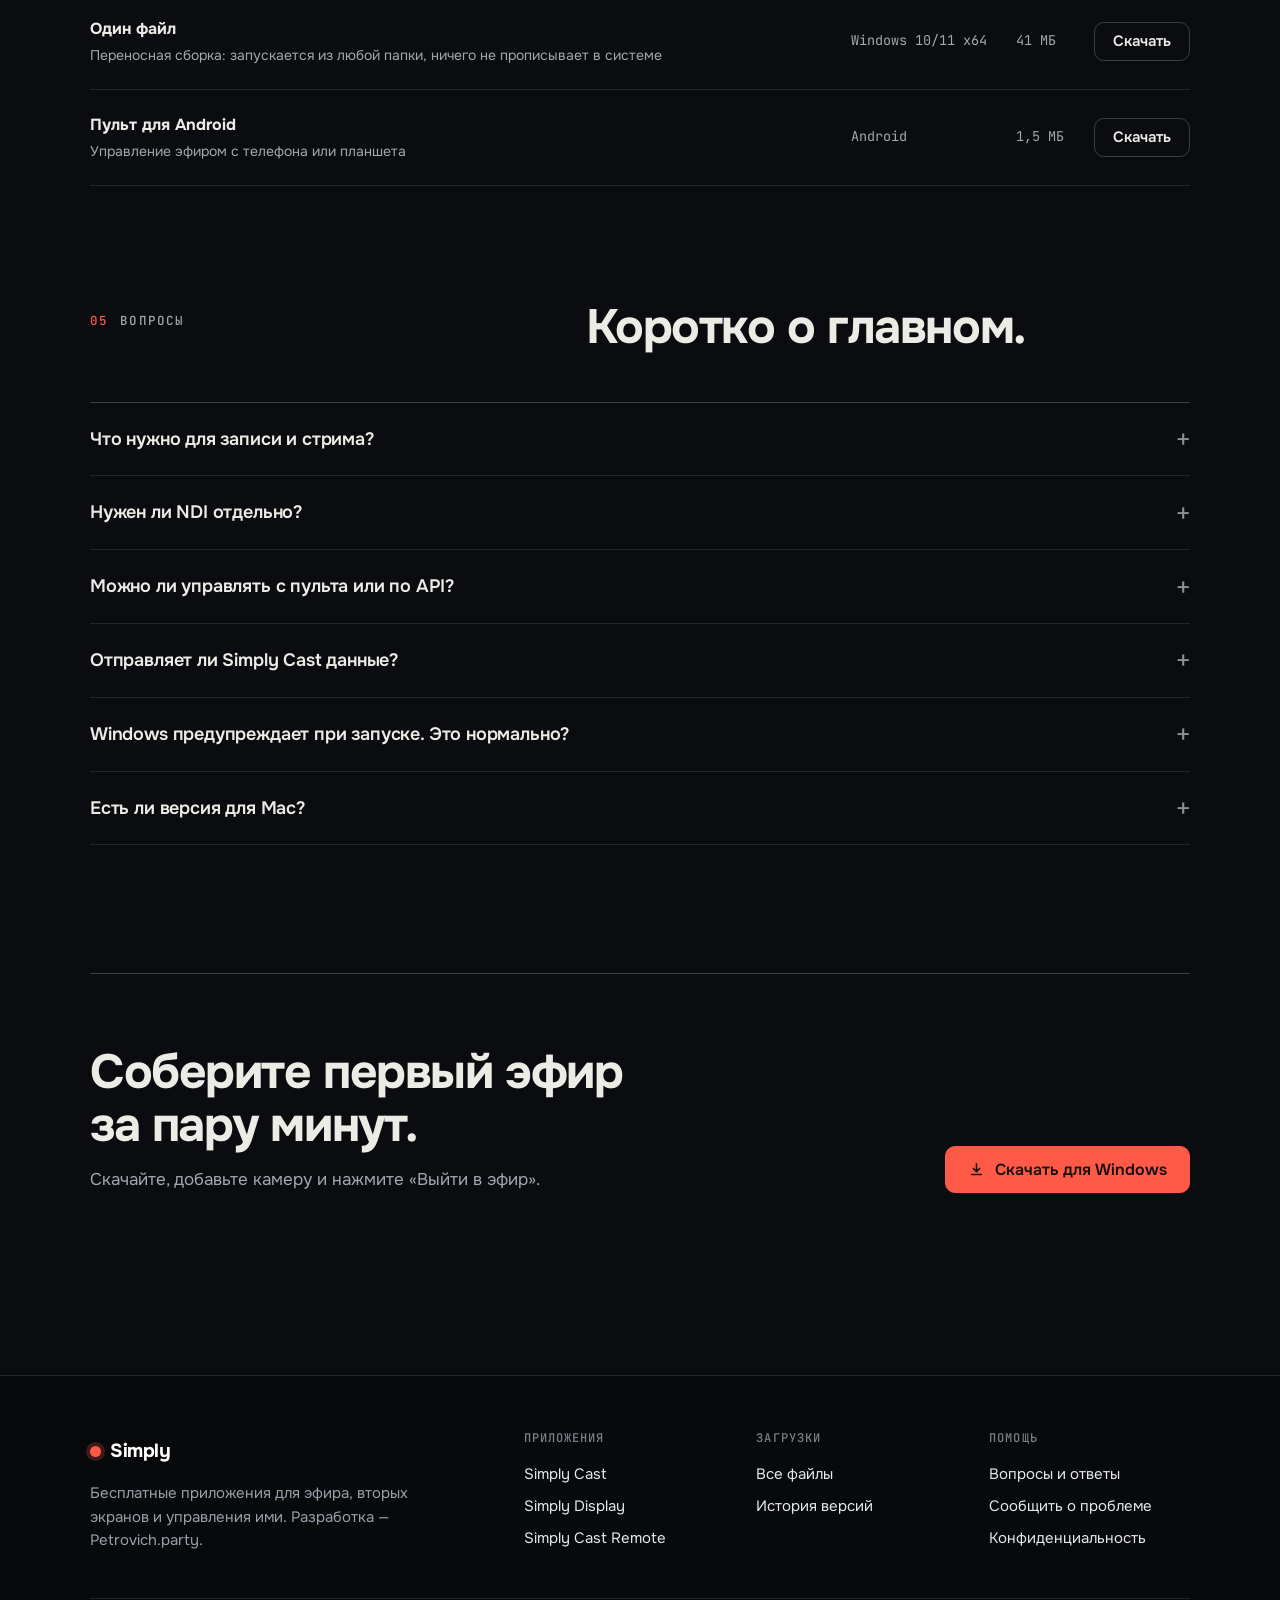
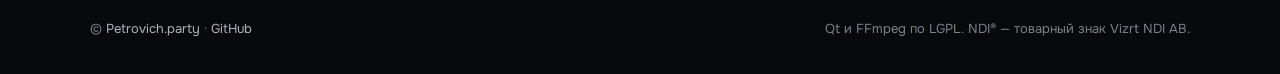
==== commit 0ade53fa: "Сайт: тёмная тема и новая главная Страницы сайта заменены на версию из рабочей ветки: тёмная тема (m" ====
--- a/site/cast.html
+++ b/site/cast.html
@@ -4,129 +4,96 @@
 <meta charset="utf-8">
 <meta name="viewport" content="width=device-width, initial-scale=1">
 <title>Simply Cast — видеомикшер для Windows</title>
-<meta name="description" content="Бесплатный видеомикшер для Windows: камеры, экраны, NDI и веб-графика в эфир, запись и стрим одновременно. Без ключей и активации.">
+<meta name="description" content="Бесплатный видеомикшер для Windows: камеры, экран, видео, NDI и веб-страницы в эфир, запись и стрим. Без ключей и подписок.">
+<meta property="og:type" content="website">
 <meta property="og:title" content="Simply Cast — видеомикшер для Windows">
-<meta property="og:description" content="Бесплатный видеомикшер для Windows: камеры, экраны, NDI и веб-графика в эфир, запись и стрим одновременно. Без ключей и активации.">
-<meta property="og:image" content="https://simply-app.pro/screenshot.png">
-<meta name="theme-color" content="#07090f">
-<link rel="stylesheet" href="style.css">
+<meta property="og:description" content="Бесплатный видеомикшер для Windows: камеры, экран, видео, NDI и веб-страницы в эфир, запись и стрим. Без ключей и подписок.">
+<meta property="og:image" content="https://simply-app.pro/img/cast-live.jpg">
+<meta property="og:url" content="https://simply-app.pro/cast.html">
+<meta name="theme-color" content="#0b0c0f">
+<link rel="icon" href="data:image/svg+xml,%3Csvg xmlns='http://www.w3.org/2000/svg' viewBox='0 0 32 32'%3E%3Crect width='32' height='32' rx='8' fill='%2314161a'/%3E%3Ccircle cx='16' cy='16' r='6' fill='%23e03a2b'/%3E%3C/svg%3E">
+<link rel="preconnect" href="https://fonts.googleapis.com"><link rel="preconnect" href="https://fonts.gstatic.com" crossorigin>
+<link rel="stylesheet" href="https://fonts.googleapis.com/css2?family=JetBrains+Mono:wght@400;500&family=Onest:wght@400;500;600;700&display=swap">
+<link rel="stylesheet" href="main.css">
 </head>
-<body class="">
-<div class="bg" aria-hidden="true"><div class="blob one"></div><div class="blob two"></div><div class="blob three"></div></div>
-<header class="nav"><div class="wrap"><nav>
-  <a class="logo" href="index.html"><i aria-hidden="true"></i>Simply</a>
-  <div class="links">
-    <div class="dd"><a href="index.html#apps">Приложения</a><div class="dd-m">
-      <a href="cast.html">Simply Cast<small>Видеомикшер для Windows</small></a>
-      <a href="display.html">Simply Display<small>Второй экран по сети</small></a>
-      <a href="remote.html">Simply Cast Remote<small>Пульт для Android</small></a></div></div>
-    <a href="index.html#solutions">Решения</a><a href="support.html">Поддержка</a><a class="go" href="download.html">Скачать</a>
+<body>
+<header class="top"><div class="wrap">
+  <a class="brand" href="index.html"><i aria-hidden="true"></i>Simply</a>
+  <nav class="menu" aria-label="Основная">
+    <a href="cast.html" aria-current="page">Simply Cast</a>
+    <a href="display.html">Simply Display</a>
+    <a href="remote.html">Remote</a>
+    <a href="support.html">Поддержка</a>
+    <a class="dl" href="download.html">Скачать</a>
+  </nav>
+</div></header>
+<main>
+<div class="wrap">
+  <div class="hero">
+    <div class="eyebrow"><b>●</b>Simply Cast · Windows · 0.1.0</div>
+    <h1>Видеомикшер для Windows без подписки.</h1>
+    <p class="lead">Камеры, экран, видеофайлы, NDI и веб-страницы — в эфир, в запись и на стриминговые платформы одновременно. Для любого использования, в том числе коммерческого.</p>
+    <div class="cta"><a class="btn solid dl-win" href="SimplyCast-Setup-0.1.0.exe"><svg viewBox="0 0 24 24" fill="none" stroke="currentColor" stroke-width="2.2" stroke-linecap="round" stroke-linejoin="round" aria-hidden="true"><path d="M12 4v11m0 0l-4.5-4.5M12 15l4.5-4.5M5 19h14"/></svg>Скачать для Windows <small>29 МБ</small></a><a class="btn" href="remote.html">Пульт для Android <svg viewBox="0 0 24 24" fill="none" stroke="currentColor" stroke-width="2.2" stroke-linecap="round" stroke-linejoin="round" aria-hidden="true"><path d="M5 12h14M13 6l6 6-6 6"/></svg></a></div>
+    <p class="note">Windows 10 (2004) и 11 · 64 бита</p>
   </div>
-</nav></div></header>
-<main class="wrap">
-  <div class="hero"><div class="crumb"><a href="index.html">Simply</a> / Simply Cast</div>
-    <div class="chip"><span class="dot"></span>Версия 0.1.0 · бесплатно навсегда</div>
-    <h1>Эфир, запись и стрим.<br><span class="grad">Без ключей и подписок.</span></h1>
-    <p class="lead">Видеомикшер для Windows: камеры, экраны, NDI и веб-графика — в эфир, в файл и на стриминговые платформы одновременно.</p>
-    <div class="cta">
-      <a class="btn primary dl-win" href="SimplyCast-Setup-0.1.0.exe"><svg viewBox="0 0 24 24" fill="none" stroke="currentColor" stroke-width="2.4" stroke-linecap="round" stroke-linejoin="round"><path d="M12 4v11m0 0l-4.5-4.5M12 15l4.5-4.5M5 19h14"/></svg>Скачать для Windows</a>
-      <a class="btn dl-apk" href="#download"><svg viewBox="0 0 24 24" fill="none" stroke="currentColor" stroke-width="2" stroke-linecap="round" stroke-linejoin="round"><rect x="7" y="2.5" width="10" height="19" rx="2.5"/><path d="M11 18.5h2"/></svg>Пульт для Android</a>
-    </div>
-    <p class="meta">29 МБ · Windows 10 (2004) и 11 · 64 бит</p>
-    <div class="stage rv"><div class="shot"><div class="bar"><b></b><b></b><b></b></div>
-      <img src="screenshot.png" width="1920" height="1152" alt="Главное окно Simply Cast: превью и эфир, переходы, полоса входов, аудиомикшер и выходы"></div></div>
-  </div>
-
-  <div class="stats rv">
-    <div class="stat"><b>0 ₽</b><span>без тарифов и ключей</span></div>
-    <div class="stat"><b>4K</b><span>без ограничений разрешения</span></div>
-    <div class="stat"><b>3</b><span>протокола: файл, RTMP(S), SRT</span></div>
-    <div class="stat"><b>NDI</b><span>вход и выход в комплекте</span></div>
-  </div>
-
-  <div class="wide rv"><img src="img/cast-live.jpg" width="1920" height="1152" loading="lazy" alt="Simply Cast: превью и эфир, плитки входов — цветные полосы, изображение, титр, часы, цвет"><p>Любой источник — плиткой: камеры, экран, видео, документы, потоки, NDI, веб-страницы, титры и часы</p></div>
+  <div class="stage rv"><div class="win"><img src="img/cast-main.jpg" width="1920" height="1160" alt="Главное окно Simply Cast: превью и эфир, переходы, полоса входов, аудиомикшер, выходы"></div>
+    <div class="cap"><span>Превью слева, эфир справа, переходы между ними</span><span>Внизу — входы, аудиомикшер и выходы</span></div></div>
+  <div class="facts rv"><div class="fact"><b>4K</b><span>Разрешение без ограничений</span></div><div class="fact"><b>RTMP(S) · SRT</b><span>Стрим и запись в файл, в несколько мест сразу</span></div><div class="fact"><b>NDI</b><span>Вход и выход, движок в комплекте</span></div><div class="fact"><b>0 ₽</b><span>Без тарифов, ключей и водяных знаков</span></div></div>
 
   <section id="features">
-    <div class="rv"><div class="eyebrow">Возможности</div><h2>Всё, чтобы выйти в эфир.</h2><p class="sub">Знакомый процесс: собрали кадр в превью, перевели в эфир — переходом, T-bar или клавишей.</p></div>
-    <div class="bento">
-      <div class="tile big w4 rv"><div class="ic"><svg viewBox="0 0 24 24" fill="none" stroke="currentColor" stroke-width="2" stroke-linecap="round" stroke-linejoin="round"><rect x="3" y="4" width="18" height="12" rx="2"/><path d="M8 20h8M12 16v4"/></svg></div>
-        <h3>Превью и эфир</h3><p>Врезка и авто-переход, T-bar, затемнение и «в чёрное». Оверлеи поверх эфира одним нажатием.</p>
-        <div class="chips"><span>Fade</span><span>Wipe</span><span>Slide</span><span>CubeZoom</span><span>16 переходов</span></div></div>
-      <div class="tile w2 rv"><div class="ic"><svg viewBox="0 0 24 24" fill="none" stroke="currentColor" stroke-width="2" stroke-linecap="round" stroke-linejoin="round"><path d="M12 3v3M12 18v3M3 12h3M18 12h3"/><circle cx="12" cy="12" r="4"/></svg></div>
-        <h3>Любые источники</h3><p>Камеры, экран, видео, картинки, NDI, веб-страницы и титры.</p></div>
-      <div class="tile w2 rv"><div class="ic"><svg viewBox="0 0 24 24" fill="none" stroke="currentColor" stroke-width="2" stroke-linecap="round" stroke-linejoin="round"><path d="M4 12a8 8 0 0116 0M7.5 12a4.5 4.5 0 019 0"/><circle cx="12" cy="12.5" r="1.2"/><path d="M12 14v6"/></svg></div>
-        <h3>Стрим и запись</h3><p>Файл, RTMP(S) и SRT — сразу в несколько направлений. Кодирование на NVIDIA или AMD.</p></div>
-      <div class="tile w2 rv"><div class="ic"><svg viewBox="0 0 24 24" fill="none" stroke="currentColor" stroke-width="2" stroke-linecap="round" stroke-linejoin="round"><path d="M4 7v10M9 4v16M14 8v8M19 6v12"/></svg></div>
-        <h3>Аудиомикшер</h3><p>Шины, solo, AFV, метры и громкость в LUFS. Звук синхронен с видео.</p><div class="meter"><i></i><i></i><i></i><i></i><i></i><i></i><i></i><i></i><i></i><i></i><i></i><i></i></div></div>
-      <div class="tile w2 rv"><div class="ic"><svg viewBox="0 0 24 24" fill="none" stroke="currentColor" stroke-width="2" stroke-linecap="round" stroke-linejoin="round"><path d="M12 3l8 3v6c0 4.5-3.2 7.8-8 9-4.8-1.2-8-4.5-8-9V6z"/><path d="M9 12l2.2 2.2L15.5 10"/></svg></div>
-        <h3>Не падает в эфире</h3><p>Камера без сигнала отпускается, стрим переподключается, проект возвращается после сбоя.</p></div>
-      <div class="tile w2 rv"><div class="ic"><svg viewBox="0 0 24 24" fill="none" stroke="currentColor" stroke-width="2" stroke-linecap="round" stroke-linejoin="round"><rect x="5" y="11" width="14" height="9" rx="2"/><path d="M8 11V8a4 4 0 018 0v3"/></svg></div>
-        <h3>Ключи в безопасности</h3><p>Ключи стримов хранятся в диспетчере учётных данных Windows, а не в проекте.</p></div>
+    <div class="sec-head rv"><div><div class="eyebrow"><b>01</b>Возможности</div></div><div><h2>Всё, чтобы выйти в эфир.</h2><p class="sub">Привычная схема: собрали кадр в превью, перевели в эфир — переходом, T-bar или клавишей Space.</p></div></div>
+    <div class="rows">
+      <div class="row rv"><span class="n">01</span><h3>Превью и эфир</h3><p>Врезка и автопереход, T-bar, «в чёрное». Оверлеи поверх эфира включаются одним нажатием.</p><div class="tags"><span>Fade</span><span>Wipe</span><span>Slide</span><span>CubeZoom</span><span>16 переходов</span></div></div>
+      <div class="row rv"><span class="n">02</span><h3>Любые источники</h3><p>Камеры, экран или окно, видео и видеосписки, картинки, документы (PDF, PowerPoint, Word, Excel), потоки RTSP/SRT/HLS, NDI, веб-страницы, титры, часы и таймеры.</p><div class="tags"><span>NDI</span><span>RTSP</span><span>SRT</span><span>HLS</span></div></div>
+      <div class="row rv"><span class="n">03</span><h3>Стрим и запись</h3><p>Файл, RTMP(S) и SRT — сразу в несколько направлений. Кодирование на видеокарте NVIDIA или AMD, без неё — встроенным кодером Windows.</p><div class="tags"><span>H.264</span><span>AV1</span><span>MultiCorder</span></div></div>
+      <div class="row rv"><span class="n">04</span><h3>Аудиомикшер</h3><p>Шины, solo, AFV, метры и громкость в LUFS. Звук синхронен с видео.</p><div class="tags"><span>LUFS</span><span>AFL</span><span>Шины</span></div></div>
+      <div class="row rv"><span class="n">05</span><h3>Надёжность</h3><p>Камера без сигнала отпускается, стрим переподключается, проект возвращается после сбоя.</p><div class="tags"><span>Автосохранение</span></div></div>
+      <div class="row rv"><span class="n">06</span><h3>Ключи под защитой</h3><p>Ключи стримов и пароли хранятся в диспетчере учётных данных Windows, а не в файле проекта.</p><div class="tags"><span>Credential Manager</span></div></div>
+      <div class="row rv"><span class="n">07</span><h3>Помощник на ИИ</h3><p>Необязательная функция: микшером можно управлять текстовыми командами. Работает с Claude или любой OpenAI-совместимой сетью, по вашему собственному ключу.</p><div class="tags"><span>по желанию</span></div></div>
     </div>
   </section>
 
   <section>
-    <div class="rv"><div class="eyebrow">Как это работает</div><h2>Три шага до эфира.</h2><p class="sub">Никаких мастеров активации и настроек на час.</p></div>
-    <div class="steps">
-      <div class="step rv"><em class="grad">1</em><h3>Добавьте входы</h3><p>Камера, экран, видеофайл или мастер первого шоу — плитки появятся сами.</p></div>
-      <div class="step rv"><em class="grad">2</em><h3>Соберите кадр</h3><p>Выберите вход в превью и переведите в эфир переходом или клавишей Space.</p></div>
-      <div class="step rv"><em class="grad">3</em><h3>Выходите в эфир</h3><p>«Выйти в эфир» или «Записать» — можно и то и другое одновременно.</p></div>
-    </div>
+    <div class="sec-head rv"><div><div class="eyebrow"><b>02</b>Входы</div></div><div><h2>Добавить можно почти всё.</h2><p class="sub">Меню «Добавить вход» собирает в одном месте камеры, экран, файлы, потоки, графику и виртуальную студию.</p></div></div>
+    <div class="stage" style="margin-top:0"><div class="win rv"><img src="img/cast-inputs.jpg" width="1920" height="1160" loading="lazy" alt="Меню добавления входа в Simply Cast"></div>
+      <div class="cap"><span>Камера, экран или окно, видео, аудио, изображение, документ, поток, NDI, веб-страница</span><span>Титры, часы, микс, цвет, цветные полосы, мгновенный повтор</span></div></div>
   </section>
 
-  <section id="remote">
-    <div class="remote rv">
-      <div>
-        <div class="eyebrow">Пульт для Android</div>
-        <h2>Эфиром — с телефона и планшета.</h2>
-        <ul>
-          <li><span><b>Живые мониторы.</b> Превью и эфир 16:9 прямо на экране планшета.</span></li>
-          <li><span><b>Сам находит ПК.</b> Включите «Управление с телефона» и отсканируйте QR.</span></li>
-          <li><span><b>Камера телефона</b> — ещё один вход с минимальной задержкой.</span></li>
-        </ul>
-        <p style="margin:28px 0 0"><a class="btn primary dl-apk" href="#download">Скачать APK</a></p>
-      </div>
-      <div class="tablet" aria-hidden="true"><div class="scr"><div class="m p">ПРЕВЬЮ</div><div class="m l">15:28:25</div><div class="g"><i></i><i></i><i></i><i></i><i></i></div></div></div>
+  <section>
+    <div class="sec-head rv"><div><div class="eyebrow"><b>03</b>Как это устроено</div></div><div><h2>Три шага до эфира.</h2><p class="sub">Без мастеров активации и настроек на час.</p></div></div>
+    <div class="steps s3 rv">
+      <div class="step"><h3>Добавьте входы</h3><p>Камера, экран, видеофайл или мастер первого шоу — плитки появятся сами.</p></div>
+      <div class="step"><h3>Соберите кадр</h3><p>Выберите вход в превью и переведите в эфир переходом или клавишей Space.</p></div>
+      <div class="step"><h3>Выходите в эфир</h3><p>«Выйти в эфир» или «Записать». Можно и то и другое одновременно.</p></div>
     </div>
   </section>
 
   <section id="download">
-    <div class="rv"><div class="eyebrow">Скачать</div><h2>Бесплатно. Без регистрации.</h2><p class="sub">Для любого использования — личного и коммерческого.</p></div>
-    <div class="dl">
-      <div class="card main rv"><span class="badge">РЕКОМЕНДУЕМ</span><h3>Установщик для Windows</h3><p>Обычная установка с ярлыками. Для парка машин — тихая установка с ключом <code>/VERYSILENT</code>.</p>
-        <a class="btn primary dl-win" href="SimplyCast-Setup-0.1.0.exe">Скачать .exe</a><span class="tag">29 МБ · Windows 10/11 x64</span></div>
-      <div class="card rv"><h3>Один файл</h3><p>Переносная сборка: запускается из любой папки, ничего не прописывает в системе.</p>
-        <a class="btn dl-single" href="#download">Скачать .exe</a><span class="tag">44 МБ · Windows 10/11 x64</span></div>
-      <div class="card rv"><h3>Пульт для Android</h3><p>Управление эфиром с телефона или планшета. Разрешите установку из неизвестных источников.</p>
-        <a class="btn dl-apk" href="#download">Скачать .apk</a><span class="tag">1,5 МБ · Android</span></div>
-    </div>
-    <p class="meta" style="text-align:center;margin-top:22px"><a class="dl-all" href="#download">Все версии и история изменений →</a></p>
+    <div class="sec-head rv"><div><div class="eyebrow"><b>04</b>Загрузка</div></div><div><h2>Бесплатно, без регистрации.</h2><p class="sub">Для личного и коммерческого использования.</p></div></div>
+    <table class="tbl rv"><thead><tr><th>Файл</th><th>Платформа</th><th>Размер</th><th></th></tr></thead><tbody>
+      <tr><td><b>Установщик</b><small>Ярлыки и удаление через Windows. Для парка машин есть тихая установка с ключом <code>/VERYSILENT</code></small></td><td class="mono">Windows 10/11 x64</td><td class="mono">29 МБ</td><td><a class="btn solid dl-win" href="SimplyCast-Setup-0.1.0.exe">Скачать</a></td></tr>
+      <tr><td><b>Один файл</b><small>Переносная сборка: запускается из любой папки, ничего не прописывает в системе</small></td><td class="mono">Windows 10/11 x64</td><td class="mono">41 МБ</td><td><a class="btn dl-single" href="#">Скачать</a></td></tr>
+      <tr><td><b>Пульт для Android</b><small>Управление эфиром с телефона или планшета</small></td><td class="mono">Android</td><td class="mono">1,5 МБ</td><td><a class="btn dl-apk" href="#">Скачать</a></td></tr>
+    </tbody></table>
   </section>
 
   <section id="faq">
-    <div class="rv"><div class="eyebrow">Вопросы</div><h2>Коротко о главном.</h2><p class="sub">&nbsp;</p></div>
-    <div class="rv">
-    <details><summary>Что нужно для записи и стрима?</summary><p>Любой компьютер с Windows 10/11. Simply Cast кодирует видеокартой NVIDIA или AMD, а без них — встроенным кодером Windows. Для AV1 нужна NVIDIA или AMD.</p></details>
-    <details><summary>Нужен ли NDI отдельно?</summary><p>Нет, движок NDI идёт в комплекте: входы и выход NDI работают сразу.</p></details>
-    <details><summary>Работает ли с пультами и по API?</summary><p>Есть HTTP и TCP API, веб-пульт для телефона и приложение для Android. Для пультов, рассчитанных на распространённый XML-формат, — «Проект → Совместимый XML API».</p></details>
-    <details><summary>Отправляет ли Simply Cast данные?</summary><p>Нет. Он ищет NDI-источники в локальной сети и работает только с тем, что вы настроили.</p></details>
-    <details><summary>Есть ли версия для Mac?</summary><p>Пока нет.</p></details>
-    </div>
+    <div class="sec-head rv"><div><div class="eyebrow"><b>05</b>Вопросы</div></div><div><h2>Коротко о главном.</h2></div></div>
+    <div class="faq rv"><details><summary>Что нужно для записи и стрима?</summary><p>Любой компьютер с Windows 10/11. Simply Cast кодирует видеокартой NVIDIA или AMD, а без них — встроенным кодером Windows. Для AV1 нужна NVIDIA или AMD.</p></details><details><summary>Нужен ли NDI отдельно?</summary><p>Нет, движок NDI идёт в комплекте: входы и выход NDI работают сразу.</p></details><details><summary>Можно ли управлять с пульта или по API?</summary><p>Есть HTTP и TCP API, веб-пульт для телефона и приложение для Android. Для пультов, рассчитанных на распространённый XML-формат, — «Проект → Совместимый XML API».</p></details><details><summary>Отправляет ли Simply Cast данные?</summary><p>Нет. Он ищет NDI-источники в локальной сети и работает только с тем, что вы настроили.</p></details><details><summary>Windows предупреждает при запуске. Это нормально?</summary><p>Приложение пока без платной цифровой подписи, поэтому SmartScreen может показать предупреждение. Нажмите «Подробнее → Выполнить в любом случае».</p></details><details><summary>Есть ли версия для Mac?</summary><p>Пока нет.</p></details></div>
   </section>
 
-  <div class="final rv">
-    <h2>Соберите первый эфир за пару минут.</h2><p>Скачайте, добавьте камеру и нажмите «Выйти в эфир».</p>
-    <a class="btn primary dl-win" href="SimplyCast-Setup-0.1.0.exe">Скачать для Windows</a>
+  <div class="close rv"><div><h2>Соберите первый эфир за пару минут.</h2><p>Скачайте, добавьте камеру и нажмите «Выйти в эфир».</p></div><a class="btn solid dl-win" href="SimplyCast-Setup-0.1.0.exe"><svg viewBox="0 0 24 24" fill="none" stroke="currentColor" stroke-width="2.2" stroke-linecap="round" stroke-linejoin="round" aria-hidden="true"><path d="M12 4v11m0 0l-4.5-4.5M12 15l4.5-4.5M5 19h14"/></svg>Скачать для Windows</a></div>
+</div>
+</main>
+<footer><div class="wrap">
+  <div class="cols">
+    <div><a class="brand" href="index.html"><i aria-hidden="true"></i>Simply</a><p class="about">Бесплатные приложения для эфира, вторых экранов и управления ими. Разработка — Petrovich.party.</p></div>
+    <div><h4>Приложения</h4><a href="cast.html">Simply Cast</a><a href="display.html">Simply Display</a><a href="remote.html">Simply Cast Remote</a></div>
+    <div><h4>Загрузки</h4><a href="download.html">Все файлы</a><a class="dl-all" href="#">История версий</a></div>
+    <div><h4>Помощь</h4><a href="support.html">Вопросы и ответы</a><a class="dl-issues" href="#">Сообщить о проблеме</a><a href="privacy.html">Конфиденциальность</a></div>
   </div>
-</main>
-<footer><div class="wrap"><div class="cols">
-  <div><a class="logo" href="index.html" style="color:var(--text)"><i aria-hidden="true"></i>Simply</a><p style="margin:12px 0 0">Простые бесплатные приложения для эфира, экранов и управления ими.</p></div>
-  <div><h4>Приложения</h4><a href="cast.html">Simply Cast</a><a href="display.html">Simply Display</a><a href="remote.html">Simply Cast Remote</a></div>
-  <div><h4>Скачать</h4><a href="download.html">Все загрузки</a><a class="dl-all" href="#">История версий</a></div>
-  <div><h4>Поддержка</h4><a href="support.html">Вопросы</a><a class="dl-issues" href="#">Сообщить о проблеме</a><a href="privacy.html">Конфиденциальность</a></div>
-  <div class="bot"><span>© <a href="https://petrovich.party/" style="display:inline;color:var(--text)">Petrovich.party</a> · <a class="dl-repo" href="#" style="display:inline;color:var(--text)">GitHub</a></span>
-  <span>Qt и FFmpeg по LGPL. NDI® — товарный знак Vizrt NDI AB.</span></div>
-</div></div></footer>
+  <div class="bot"><span>© <a href="https://petrovich.party/">Petrovich.party</a> · <a class="dl-repo" href="#">GitHub</a></span><span>Qt и FFmpeg по LGPL. NDI® — товарный знак Vizrt NDI AB.</span></div>
+</div></footer>
 <script src="app.js"></script>
 </body>
 </html>
--- a/site/main.css
+++ b/site/main.css
@@ -0,0 +1,233 @@
+/* Simply — сайт семейства приложений. Тёмная тема, один акцент (красный тэлли), тёмные окна со скриншотами. */
+:root{
+  color-scheme:dark;
+  --paper:#0b0c0f; --paper2:#13151a; --ink:#ecebe6; --ink2:#a3a7b0; --ink3:#8b909a;
+  --rule:#23262d; --line:#3a3f48; --accent:#ff5a48; --accent-ink:#17100f; --night:#13151a; --night2:#191c22; --ok:#3cc68a;
+  --font:"Onest","Segoe UI Variable","Segoe UI",system-ui,-apple-system,sans-serif;
+  --mono:"JetBrains Mono","Cascadia Mono",Consolas,ui-monospace,monospace;
+  --max:1180px; --gut:clamp(18px,4vw,40px);
+}
+*{box-sizing:border-box}
+html{scroll-behavior:smooth;-webkit-text-size-adjust:100%}
+body{margin:0;background:var(--paper);color:var(--ink);font:17px/1.6 var(--font);-webkit-font-smoothing:antialiased}
+img{display:block;max-width:100%;height:auto}
+a{color:inherit}
+::selection{background:var(--accent);color:var(--accent-ink)}
+.wrap{max-width:var(--max);margin:0 auto;padding:0 var(--gut)}
+:focus-visible{outline:2px solid var(--accent);outline-offset:3px;border-radius:4px}
+
+/* шапка */
+.top{position:sticky;top:0;z-index:30;background:color-mix(in srgb,var(--paper) 88%,transparent);backdrop-filter:blur(14px);-webkit-backdrop-filter:blur(14px);border-bottom:1px solid var(--rule)}
+.top .wrap{display:flex;align-items:center;justify-content:space-between;height:60px;gap:16px}
+.brand{display:flex;align-items:center;gap:9px;font-weight:700;font-size:19px;letter-spacing:-.02em;text-decoration:none}
+.brand i{width:11px;height:11px;border-radius:50%;background:var(--accent);box-shadow:0 0 0 4px color-mix(in srgb,var(--accent) 22%,transparent)}
+.menu{display:flex;align-items:center;gap:2px}
+.menu a{text-decoration:none;font-size:15px;color:var(--ink2);padding:8px 12px;border-radius:8px;transition:color .15s,background .15s}
+.menu a:hover,.menu a[aria-current]{color:var(--ink)}
+.menu a[aria-current]{font-weight:600}
+.menu a.dl{margin-left:8px;background:var(--accent);color:var(--accent-ink);font-weight:600}
+.menu a.dl:hover{background:#ff7466}
+
+/* кнопки */
+.btn{display:inline-flex;align-items:center;gap:10px;padding:14px 22px;border-radius:10px;border:1px solid var(--line);font:600 16px/1 var(--font);text-decoration:none;color:var(--ink);background:transparent;transition:background .15s,color .15s,border-color .15s}
+.btn:hover{background:var(--paper2);border-color:var(--ink3)}
+.btn.solid{background:var(--accent);border-color:var(--accent);color:var(--accent-ink)}
+.btn.solid:hover{background:#ff7466;border-color:#ff7466}
+.btn small{font:500 13px/1 var(--mono);opacity:.65}
+.btn svg{width:17px;height:17px;flex:none}
+
+/* типографика */
+.eyebrow{font:500 12.5px/1 var(--mono);letter-spacing:.09em;text-transform:uppercase;color:var(--ink2);display:flex;gap:12px;align-items:center}
+.eyebrow b{color:var(--accent);font-weight:500}
+h1,h2,h3{margin:0;letter-spacing:-.03em;line-height:1.05}
+h1{font-size:clamp(40px,6.6vw,84px);font-weight:700}
+h2{font-size:clamp(30px,4vw,48px);font-weight:700;line-height:1.1}
+h3{font-size:20px;font-weight:650;letter-spacing:-.015em;line-height:1.25}
+.lead{font-size:clamp(18px,1.7vw,21px);color:var(--ink2);max-width:640px;margin:26px 0 0;line-height:1.55}
+p{margin:0}
+code{font:500 .86em var(--mono);background:var(--paper2);padding:2px 6px;border-radius:5px}
+.mono{font-family:var(--mono)}
+
+/* герой */
+.hero{padding:clamp(48px,8vw,104px) 0 0}
+.hero h1{margin-top:22px;max-width:15ch}
+.hero .cta{display:flex;flex-wrap:wrap;gap:12px;margin-top:34px;align-items:center}
+.hero .note{font:500 13px/1.5 var(--mono);color:var(--ink3);margin-top:16px}
+.hero.split{display:grid;grid-template-columns:minmax(0,1.05fr) minmax(0,1fr);gap:clamp(24px,5vw,72px);align-items:end}
+
+/* окна со скриншотами */
+.win{background:var(--night);border-radius:12px;overflow:hidden;border:1px solid #2a2e36;box-shadow:0 30px 60px -30px rgba(0,0,0,.8)}
+.win img{width:100%}
+.stage{margin-top:clamp(40px,6vw,72px)}
+.cap{display:flex;justify-content:space-between;gap:16px;margin-top:14px;font:500 12.5px/1.5 var(--mono);color:var(--ink3);letter-spacing:.02em}
+
+/* телефоны */
+.phones{display:grid;grid-template-columns:repeat(3,minmax(0,1fr));gap:clamp(14px,3vw,36px);align-items:start}
+.phone{margin:0}
+.phone .frame{border-radius:30px;padding:7px;background:var(--night);border:1px solid #3a3f48;box-shadow:0 30px 50px -28px rgba(0,0,0,.8)}
+.phone img{border-radius:24px;width:100%;aspect-ratio:1080/2340;object-fit:cover}
+.phone figcaption{margin-top:14px;font:500 12.5px/1.5 var(--mono);color:var(--ink3)}
+.phone:nth-child(2){margin-top:clamp(0px,4vw,56px)}
+
+/* факты */
+.facts{display:grid;grid-template-columns:repeat(4,1fr);margin-top:clamp(56px,8vw,96px);border-top:1px solid var(--line);border-bottom:1px solid var(--rule)}
+.fact{padding:22px 22px 24px 0}
+.fact+.fact{padding-left:22px;border-left:1px solid var(--rule)}
+.fact b{display:block;font:700 clamp(26px,3vw,38px)/1 var(--font);letter-spacing:-.03em;margin-bottom:10px}
+.fact span{font-size:14.5px;color:var(--ink2);line-height:1.45;display:block}
+
+/* разделы */
+section{padding:clamp(64px,9vw,120px) 0 0}
+.sec-head{display:grid;grid-template-columns:minmax(0,5fr) minmax(0,7fr);gap:clamp(20px,5vw,72px);align-items:start;margin-bottom:clamp(28px,4vw,48px)}
+.sec-head .eyebrow{padding-top:14px}
+.sec-head p.sub{color:var(--ink2);margin-top:16px;max-width:560px}
+
+/* строки-спецификации */
+.rows{border-top:1px solid var(--line)}
+.row{display:grid;grid-template-columns:56px minmax(0,4fr) minmax(0,6fr) minmax(0,3fr);gap:clamp(12px,3vw,40px);padding:26px 0;border-bottom:1px solid var(--rule);align-items:baseline}
+.row .n{font:500 13px/1.6 var(--mono);color:var(--ink3)}
+.row p{color:var(--ink2);font-size:16px}
+.row .tags{font:500 12.5px/1.7 var(--mono);color:var(--ink3);text-align:right}
+.row .tags span{display:inline-block;margin-left:10px}
+
+/* шаги */
+.steps{display:grid;grid-template-columns:repeat(4,1fr);gap:clamp(18px,3vw,40px);counter-reset:s}
+.steps.s3{grid-template-columns:repeat(3,1fr)}
+.step{border-top:1px solid var(--line);padding-top:18px}
+.step::before{counter-increment:s;content:"0" counter(s);display:block;font:500 13px/1 var(--mono);color:var(--accent);margin-bottom:20px}
+.step p{color:var(--ink2);font-size:15.5px;margin-top:10px}
+
+/* две колонки текст + картинка */
+.pair{display:grid;grid-template-columns:minmax(0,5fr) minmax(0,7fr);gap:clamp(24px,5vw,72px);align-items:center}
+.pair.rev{grid-template-columns:minmax(0,7fr) minmax(0,5fr)}
+.pair.rev>:first-child{order:2}
+.pair p{color:var(--ink2);margin-top:16px}
+.list{list-style:none;padding:0;margin:22px 0 0;border-top:1px solid var(--rule)}
+.list li{padding:11px 0;border-bottom:1px solid var(--rule);font-size:15.5px;display:flex;gap:14px}
+.list li::before{content:"";flex:none;width:6px;height:6px;border-radius:50%;background:var(--accent);margin-top:.62em}
+.list b{font-weight:600}
+
+/* таблица загрузок */
+.tbl{width:100%;border-collapse:collapse;border-top:1px solid var(--line)}
+.tbl th{font:500 12px/1 var(--mono);letter-spacing:.08em;text-transform:uppercase;color:var(--ink3);text-align:left;padding:14px 12px 14px 0;border-bottom:1px solid var(--rule)}
+.tbl td{padding:22px 12px 22px 0;border-bottom:1px solid var(--rule);vertical-align:middle;font-size:16px}
+.tbl td small{display:block;color:var(--ink2);font-size:14px;margin-top:3px}
+.tbl td:last-child,.tbl th:last-child{text-align:right;padding-right:0}
+.tbl .btn{padding:11px 18px;font-size:15px}
+.tbl .mono{font-size:13.5px;color:var(--ink2)}
+
+/* вопросы */
+.faq{border-top:1px solid var(--line)}
+details{border-bottom:1px solid var(--rule)}
+summary{cursor:pointer;list-style:none;padding:22px 0;font-weight:600;font-size:18px;letter-spacing:-.01em;display:flex;justify-content:space-between;gap:20px;align-items:center}
+summary::-webkit-details-marker{display:none}
+summary::after{content:"+";font:400 24px/1 var(--mono);color:var(--ink3);transition:transform .2s}
+details[open] summary::after{transform:rotate(45deg);color:var(--accent)}
+details p{padding:0 0 24px;color:var(--ink2);max-width:760px}
+
+/* заключение */
+.close{margin-top:clamp(72px,10vw,130px);padding:clamp(40px,6vw,72px) 0;border-top:1px solid var(--line);display:flex;justify-content:space-between;align-items:end;gap:28px;flex-wrap:wrap}
+.close h2{max-width:18ch}
+.close p{color:var(--ink2);margin-top:14px}
+
+/* подвал */
+footer{margin-top:clamp(64px,9vw,110px);background:#08090b;border-top:1px solid var(--rule);color:#c9ccd3;padding:56px 0 34px;font-size:15px}
+footer .cols{display:grid;grid-template-columns:2fr 1fr 1fr 1fr;gap:32px}
+footer h4{margin:0 0 14px;font:500 12px/1 var(--mono);letter-spacing:.09em;text-transform:uppercase;color:#7b808b}
+footer a{display:block;text-decoration:none;color:#e6e8ec;padding:4px 0}
+footer a:hover{color:#fff;text-decoration:underline;text-underline-offset:3px}
+footer .brand{color:#fff;margin-bottom:12px;display:inline-flex}
+footer .about{color:#9a9fab;max-width:34ch;line-height:1.55}
+footer .bot{margin-top:44px;padding-top:20px;border-top:1px solid #23262d;display:flex;flex-wrap:wrap;justify-content:space-between;gap:10px;color:#7b808b;font-size:13px}
+footer .bot a{display:inline;padding:0;color:#aeb2bc}
+
+/* простые страницы */
+.page-head{padding:clamp(48px,7vw,88px) 0 0}
+.page-head h1{font-size:clamp(38px,5.6vw,68px);margin-top:20px}
+.two{display:grid;grid-template-columns:1fr 1fr;gap:clamp(20px,4vw,48px)}
+.two>div{border-top:1px solid var(--line);padding-top:20px}
+.two p{color:var(--ink2);margin:10px 0 22px}
+
+/* появление */
+@media (prefers-reduced-motion:no-preference){
+  .rv{opacity:0;transform:translateY(14px);transition:opacity .6s ease,transform .6s ease}
+  .rv.in{opacity:1;transform:none}
+}
+
+@media (max-width:960px){
+  .hero.split,.pair,.pair.rev,.sec-head{grid-template-columns:1fr}
+  .pair.rev>:first-child{order:0}
+  .sec-head .eyebrow{padding-top:0}
+  .facts{grid-template-columns:repeat(2,1fr)}
+  .fact:nth-child(3){padding-left:0;border-left:0}
+  .fact:nth-child(n+3){border-top:1px solid var(--rule)}
+  .steps,.steps.s3{grid-template-columns:repeat(2,1fr)}
+  .row{grid-template-columns:40px 1fr}
+  .row p,.row .tags{grid-column:2}
+  .row .tags{text-align:left}
+  .row .tags span{margin:0 10px 0 0}
+  footer .cols{grid-template-columns:1fr 1fr}
+}
+@media (max-width:640px){
+  body{font-size:16px}
+  .menu a:not(.dl){display:none}
+  .menu a.dl{margin:0}
+  .phones{grid-template-columns:none;grid-auto-flow:column;grid-auto-columns:62%;overflow-x:auto;scroll-snap-type:x mandatory;padding-bottom:12px;margin:0 calc(var(--gut)*-1);padding-left:var(--gut);padding-right:var(--gut)}
+  .phone{scroll-snap-align:start}
+  .phone:nth-child(2){margin-top:0}
+  .steps,.steps.s3,.two{grid-template-columns:1fr}
+  .tbl thead{display:none}
+  .tbl,.tbl tbody,.tbl tr,.tbl td{display:block;width:100%}
+  .tbl tr{padding:18px 0;border-bottom:1px solid var(--rule)}
+  .tbl td{border:0;padding:3px 0;text-align:left!important}
+  .tbl td:last-child{padding-top:12px}
+  footer .cols{grid-template-columns:1fr}
+  .cap{flex-direction:column;gap:2px}
+  .fact{padding-right:12px}
+  .fact+.fact{padding-left:14px}
+}
+.phones.land{grid-template-columns:repeat(2,minmax(0,1fr))}
+.phones.land .wide1{grid-column:1/-1;width:100%;max-width:880px;justify-self:center}
+.phones.land .phone img{aspect-ratio:1920/1152;border-radius:16px}
+.phones.land .phone .frame{border-radius:22px}
+
+/* главная: hero, сетка приложений, схема сети, сценарии, загрузка */
+.hero.home{display:grid;grid-template-columns:minmax(0,1.05fr) minmax(0,1fr);gap:clamp(24px,5vw,72px);align-items:center}
+.hero.home h1{font-size:clamp(36px,5vw,62px);max-width:14ch}
+.hero.home h1 em{font-style:normal;color:var(--accent)}
+.hero .meta{font:500 12.5px/1.5 var(--mono);color:var(--ink3);margin-top:18px;letter-spacing:.04em}
+.hero-stage{position:relative;padding-bottom:clamp(24px,4vw,44px)}
+.hero-stage .rc{position:absolute;right:-10px;bottom:0;width:clamp(78px,15%,120px);border-radius:18px;padding:5px;background:#0b0c0f;border:2px solid #3a3f48}
+.hero-stage .rc img{border-radius:12px;width:100%;aspect-ratio:1080/2340;object-fit:cover}
+.bento{display:grid;grid-template-columns:minmax(0,1.4fr) minmax(0,1fr);gap:14px}
+.card{border:1px solid var(--rule);border-radius:16px;padding:clamp(20px,2.4vw,30px);background:var(--paper2);display:flex;flex-direction:column;gap:10px}
+.card.big{grid-row:span 2;background:#17191f;border-color:#2f333b}
+.card p{color:var(--ink2);font-size:15.5px}
+.card .win{margin-top:auto}
+.card a.more{margin-top:auto;color:var(--ink);font-weight:600;text-decoration:none;font-size:15px}
+.card a.more:hover{color:var(--accent)}
+.tag{align-self:flex-start;font:500 11.5px/1 var(--mono);padding:6px 10px;border:1px solid var(--line);color:var(--ink2);border-radius:20px;letter-spacing:.04em}
+.net{display:flex;align-items:center;gap:10px;margin-top:20px;padding:clamp(18px,2.4vw,28px);border:1px dashed var(--line);border-radius:16px}
+.net .node{flex:1;text-align:center;font-size:15px}
+.net .node b{display:block;width:52px;height:52px;border-radius:12px;background:#1d2026;border:1px solid #2f333b;margin:0 auto 8px}
+.net .node b svg{width:100%;height:100%;padding:14px;stroke:var(--ink);fill:none;stroke-width:1.8;stroke-linecap:round;stroke-linejoin:round}
+.net .node.r b{background:var(--accent);border-color:var(--accent)}
+.net .node.r b svg{stroke:var(--accent-ink)}
+.net .node span{display:block;font:500 11.5px/1.6 var(--mono);color:var(--ink3)}
+.net .ln{flex:.5;border-top:2px dotted var(--accent)}
+.chips{display:flex;flex-wrap:wrap;gap:10px}
+.chips a{padding:12px 18px;border:1px solid var(--line);border-radius:30px;background:var(--paper2);text-decoration:none;color:#c9ccd2;font-size:15.5px;transition:border-color .15s,color .15s}
+.chips a:hover{border-color:var(--accent);color:var(--ink)}
+.chips a small{font:500 11.5px/1 var(--mono);color:var(--ink3);margin-left:8px}
+.dlcard{margin-top:clamp(72px,10vw,130px);background:var(--paper2);border:1px solid #2f333b;border-radius:20px;padding:clamp(24px,4vw,48px);display:grid;grid-template-columns:minmax(0,1.1fr) minmax(0,1fr);gap:clamp(20px,4vw,48px);align-items:center}
+.dlcard p{color:var(--ink2);margin-top:12px}
+.dlcard .btns{display:flex;flex-direction:column;gap:10px}
+.dlcard .btns .btn{justify-content:space-between;width:100%}
+@media (max-width:960px){
+  .hero.home,.bento,.dlcard{grid-template-columns:1fr}
+  .card.big{grid-row:auto}
+  .net{flex-wrap:wrap}
+  .net .ln{display:none}
+  .net .node{flex:1 1 40%}
+  .hero-stage .rc{right:0}
+}
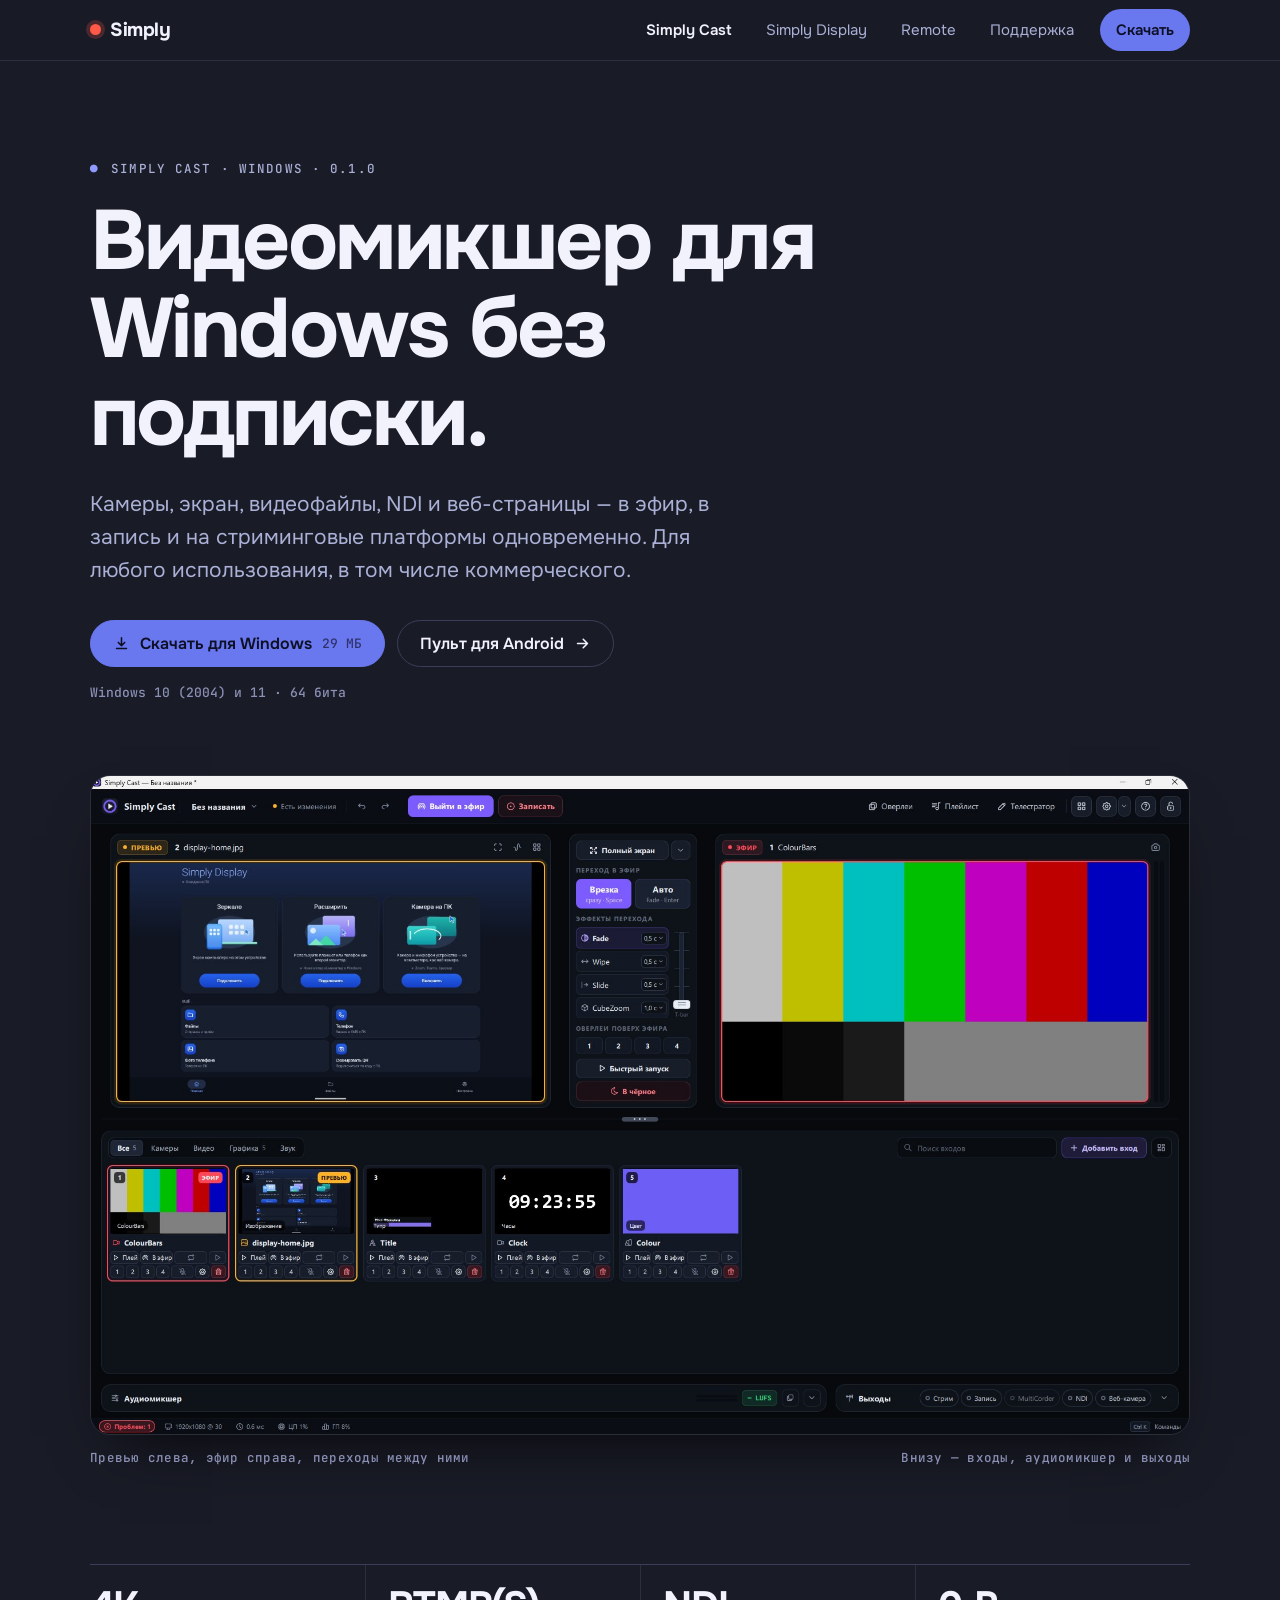
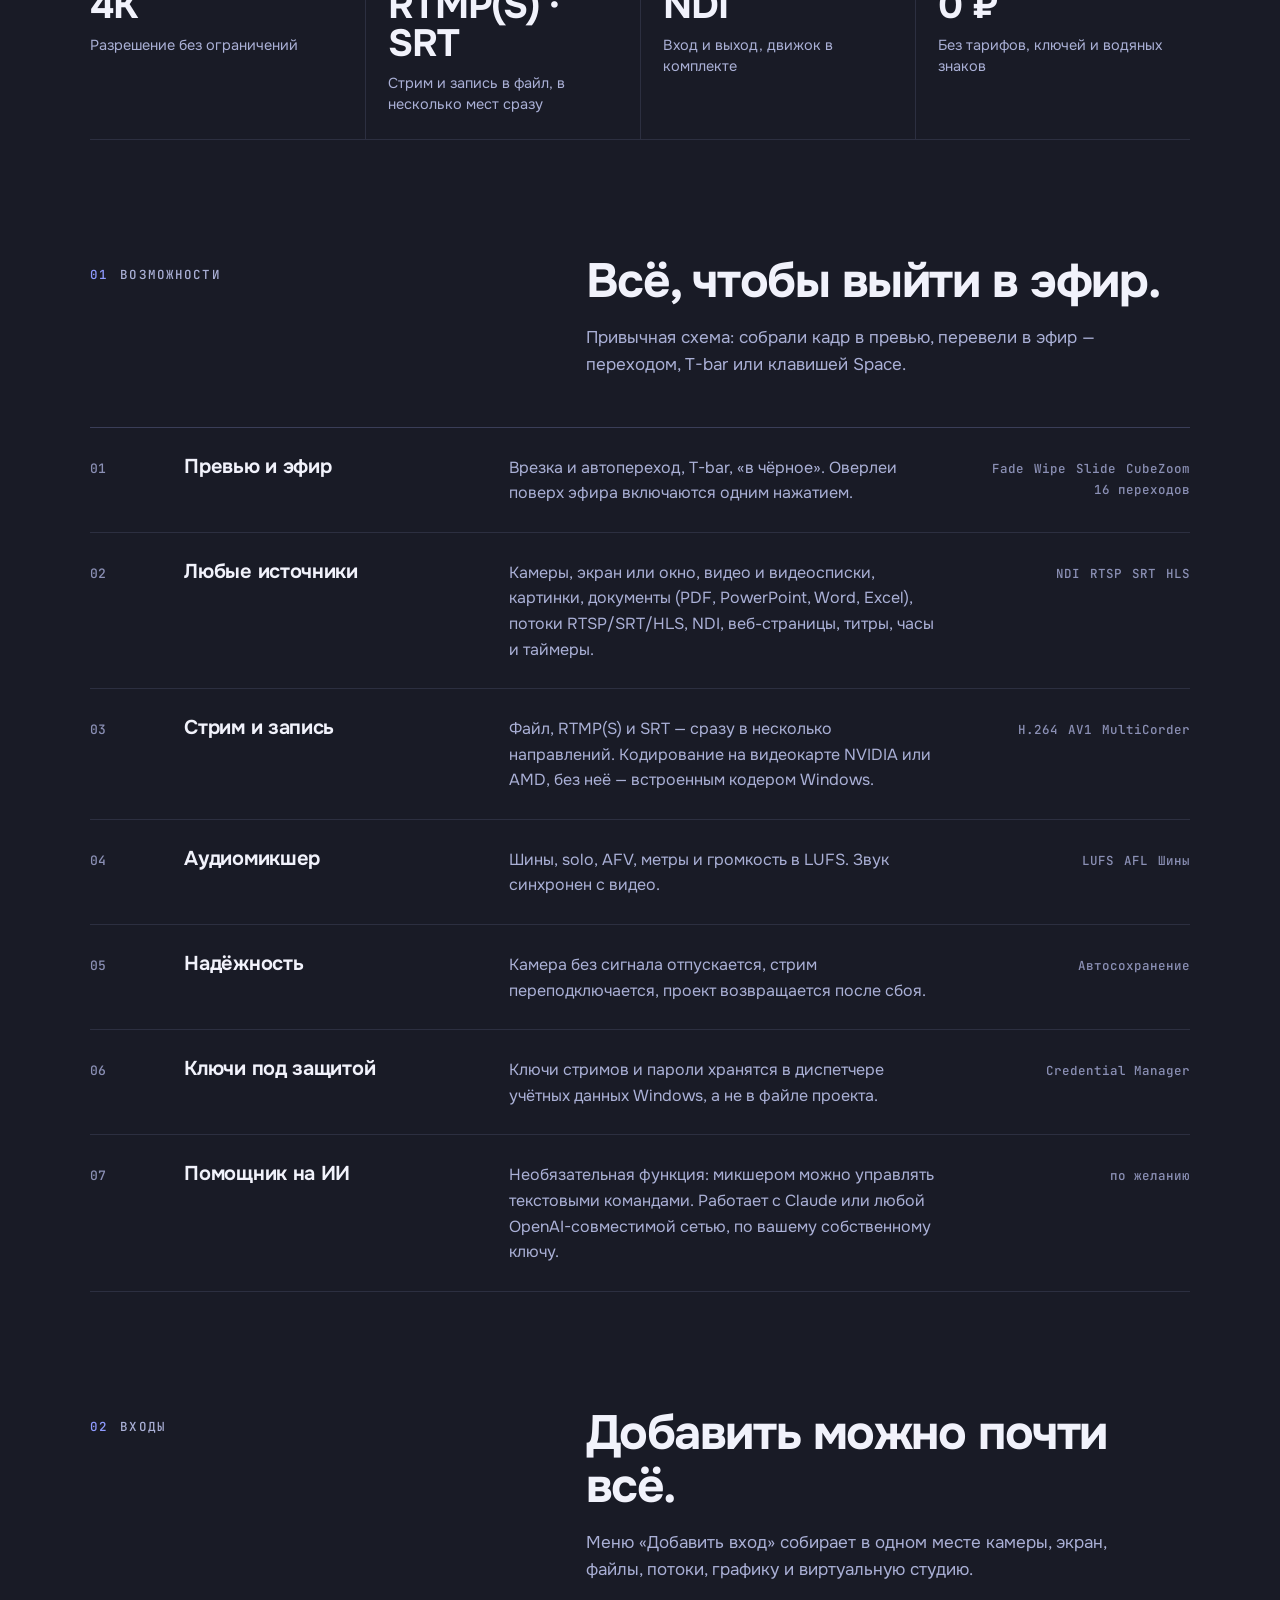
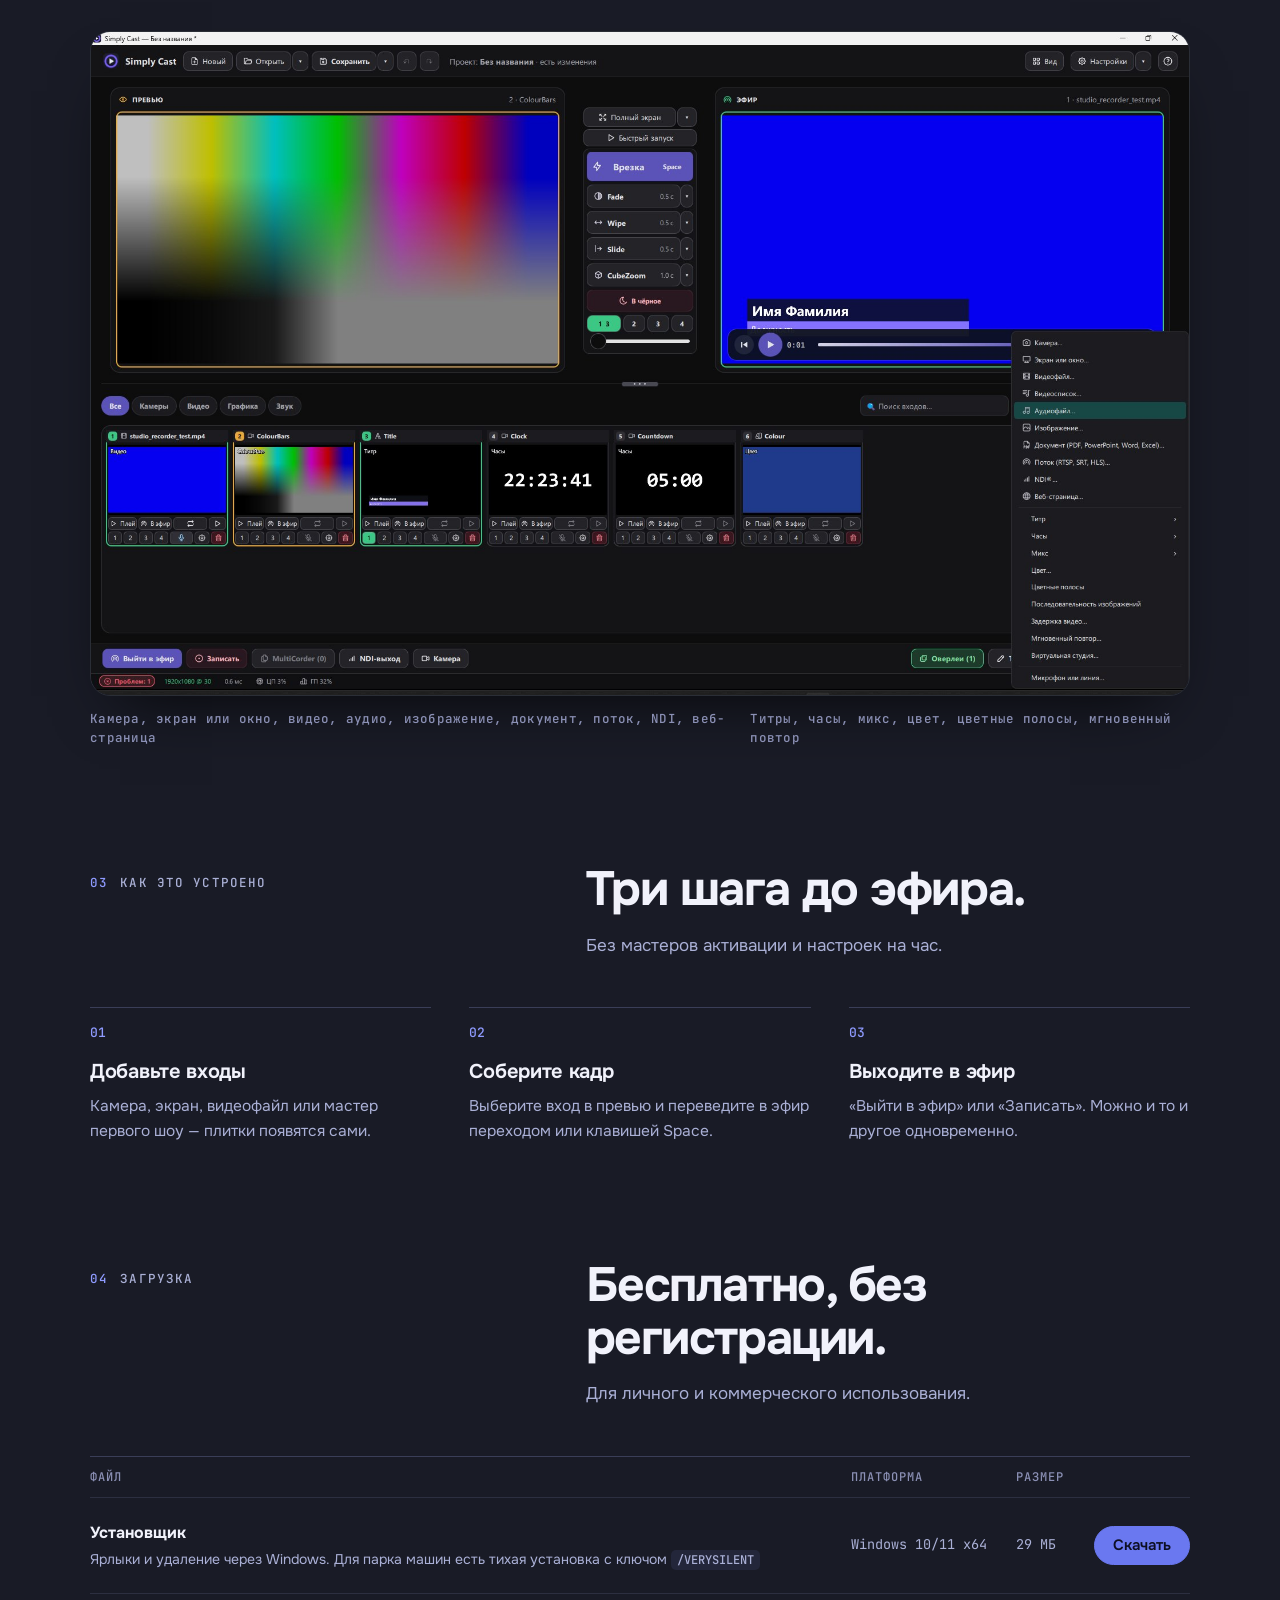
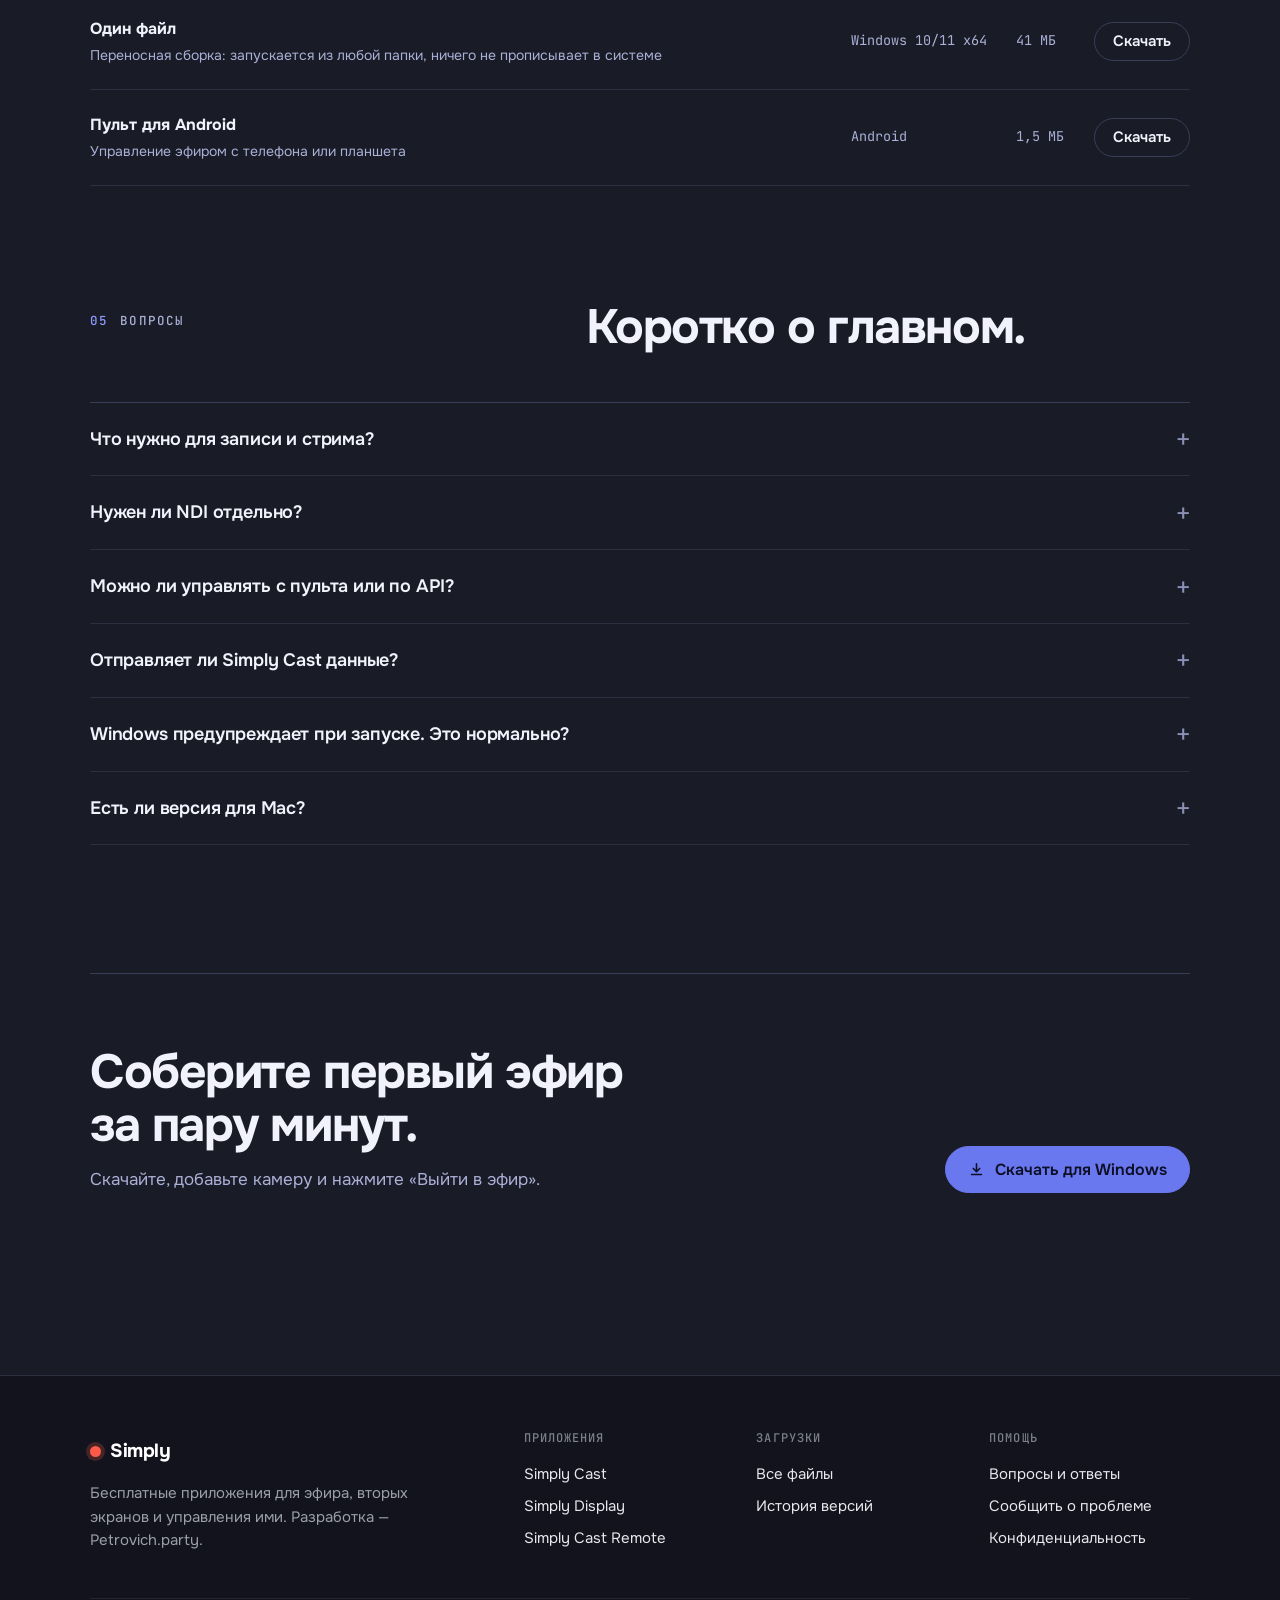
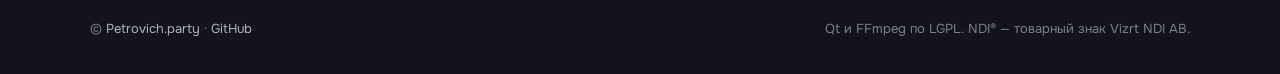
==== commit 1835c34e: "Сайт: стиль индиго и периволет, устройства в hero Новая палитра (индиго, периволет, коралловая метка" ====
--- a/site/cast.html
+++ b/site/cast.html
@@ -10,7 +10,7 @@
 <meta property="og:description" content="Бесплатный видеомикшер для Windows: камеры, экран, видео, NDI и веб-страницы в эфир, запись и стрим. Без ключей и подписок.">
 <meta property="og:image" content="https://simply-app.pro/img/cast-live.jpg">
 <meta property="og:url" content="https://simply-app.pro/cast.html">
-<meta name="theme-color" content="#0b0c0f">
+<meta name="theme-color" content="#191b26">
 <link rel="icon" href="data:image/svg+xml,%3Csvg xmlns='http://www.w3.org/2000/svg' viewBox='0 0 32 32'%3E%3Crect width='32' height='32' rx='8' fill='%2314161a'/%3E%3Ccircle cx='16' cy='16' r='6' fill='%23e03a2b'/%3E%3C/svg%3E">
 <link rel="preconnect" href="https://fonts.googleapis.com"><link rel="preconnect" href="https://fonts.gstatic.com" crossorigin>
 <link rel="stylesheet" href="https://fonts.googleapis.com/css2?family=JetBrains+Mono:wght@400;500&family=Onest:wght@400;500;600;700&display=swap">
--- a/site/main.css
+++ b/site/main.css
@@ -1,8 +1,8 @@
 /* Simply — сайт семейства приложений. Тёмная тема, один акцент (красный тэлли), тёмные окна со скриншотами. */
 :root{
   color-scheme:dark;
-  --paper:#0b0c0f; --paper2:#13151a; --ink:#ecebe6; --ink2:#a3a7b0; --ink3:#8b909a;
-  --rule:#23262d; --line:#3a3f48; --accent:#ff5a48; --accent-ink:#17100f; --night:#13151a; --night2:#191c22; --ok:#3cc68a;
+  --paper:#191b26; --paper2:#23263a; --ink:#f1f2fb; --ink2:#aab0d6; --ink3:#8b90b5;
+  --rule:#2c2f40; --line:#3a3e58; --accent:#6a78f0; --accent-text:#8f9bff; --accent-ink:#0d0f24; --live:#ff5a48; --night:#14162b; --night2:#1b1d3b; --ok:#3cc68a;
   --font:"Onest","Segoe UI Variable","Segoe UI",system-ui,-apple-system,sans-serif;
   --mono:"JetBrains Mono","Cascadia Mono",Consolas,ui-monospace,monospace;
   --max:1180px; --gut:clamp(18px,4vw,40px);
@@ -20,25 +20,25 @@
 .top{position:sticky;top:0;z-index:30;background:color-mix(in srgb,var(--paper) 88%,transparent);backdrop-filter:blur(14px);-webkit-backdrop-filter:blur(14px);border-bottom:1px solid var(--rule)}
 .top .wrap{display:flex;align-items:center;justify-content:space-between;height:60px;gap:16px}
 .brand{display:flex;align-items:center;gap:9px;font-weight:700;font-size:19px;letter-spacing:-.02em;text-decoration:none}
-.brand i{width:11px;height:11px;border-radius:50%;background:var(--accent);box-shadow:0 0 0 4px color-mix(in srgb,var(--accent) 22%,transparent)}
+.brand i{width:11px;height:11px;border-radius:50%;background:var(--live);box-shadow:0 0 0 4px color-mix(in srgb,var(--live) 22%,transparent)}
 .menu{display:flex;align-items:center;gap:2px}
-.menu a{text-decoration:none;font-size:15px;color:var(--ink2);padding:8px 12px;border-radius:8px;transition:color .15s,background .15s}
+.menu a{text-decoration:none;font-size:15px;color:var(--ink2);padding:9px 16px;border-radius:30px;transition:color .15s,background .15s}
 .menu a:hover,.menu a[aria-current]{color:var(--ink)}
 .menu a[aria-current]{font-weight:600}
 .menu a.dl{margin-left:8px;background:var(--accent);color:var(--accent-ink);font-weight:600}
-.menu a.dl:hover{background:#ff7466}
+.menu a.dl:hover{background:#8591f5}
 
 /* кнопки */
-.btn{display:inline-flex;align-items:center;gap:10px;padding:14px 22px;border-radius:10px;border:1px solid var(--line);font:600 16px/1 var(--font);text-decoration:none;color:var(--ink);background:transparent;transition:background .15s,color .15s,border-color .15s}
-.btn:hover{background:var(--paper2);border-color:var(--ink3)}
+.btn{display:inline-flex;align-items:center;gap:10px;padding:14px 22px;border-radius:30px;border:1.5px solid var(--line);font:600 16px/1 var(--font);text-decoration:none;color:var(--ink);background:transparent;transition:background .15s,color .15s,border-color .15s}
+.btn:hover{background:var(--paper2);border-color:var(--ink)}
 .btn.solid{background:var(--accent);border-color:var(--accent);color:var(--accent-ink)}
-.btn.solid:hover{background:#ff7466;border-color:#ff7466}
+.btn.solid:hover{background:#8591f5;border-color:#8591f5}
 .btn small{font:500 13px/1 var(--mono);opacity:.65}
 .btn svg{width:17px;height:17px;flex:none}
 
 /* типографика */
 .eyebrow{font:500 12.5px/1 var(--mono);letter-spacing:.09em;text-transform:uppercase;color:var(--ink2);display:flex;gap:12px;align-items:center}
-.eyebrow b{color:var(--accent);font-weight:500}
+.eyebrow b{color:var(--accent-text);font-weight:500}
 h1,h2,h3{margin:0;letter-spacing:-.03em;line-height:1.05}
 h1{font-size:clamp(40px,6.6vw,84px);font-weight:700}
 h2{font-size:clamp(30px,4vw,48px);font-weight:700;line-height:1.1}
@@ -56,7 +56,7 @@
 .hero.split{display:grid;grid-template-columns:minmax(0,1.05fr) minmax(0,1fr);gap:clamp(24px,5vw,72px);align-items:end}
 
 /* окна со скриншотами */
-.win{background:var(--night);border-radius:12px;overflow:hidden;border:1px solid #2a2e36;box-shadow:0 30px 60px -30px rgba(0,0,0,.8)}
+.win{background:var(--night);border-radius:20px;overflow:hidden;border:1px solid #2a2e36;box-shadow:0 30px 60px -30px rgba(0,0,0,.8)}
 .win img{width:100%}
 .stage{margin-top:clamp(40px,6vw,72px)}
 .cap{display:flex;justify-content:space-between;gap:16px;margin-top:14px;font:500 12.5px/1.5 var(--mono);color:var(--ink3);letter-spacing:.02em}
@@ -94,7 +94,7 @@
 .steps{display:grid;grid-template-columns:repeat(4,1fr);gap:clamp(18px,3vw,40px);counter-reset:s}
 .steps.s3{grid-template-columns:repeat(3,1fr)}
 .step{border-top:1px solid var(--line);padding-top:18px}
-.step::before{counter-increment:s;content:"0" counter(s);display:block;font:500 13px/1 var(--mono);color:var(--accent);margin-bottom:20px}
+.step::before{counter-increment:s;content:"0" counter(s);display:block;font:500 13px/1 var(--mono);color:var(--accent-text);margin-bottom:20px}
 .step p{color:var(--ink2);font-size:15.5px;margin-top:10px}
 
 /* две колонки текст + картинка */
@@ -122,7 +122,7 @@
 summary{cursor:pointer;list-style:none;padding:22px 0;font-weight:600;font-size:18px;letter-spacing:-.01em;display:flex;justify-content:space-between;gap:20px;align-items:center}
 summary::-webkit-details-marker{display:none}
 summary::after{content:"+";font:400 24px/1 var(--mono);color:var(--ink3);transition:transform .2s}
-details[open] summary::after{transform:rotate(45deg);color:var(--accent)}
+details[open] summary::after{transform:rotate(45deg);color:var(--accent-text)}
 details p{padding:0 0 24px;color:var(--ink2);max-width:760px}
 
 /* заключение */
@@ -131,7 +131,7 @@
 .close p{color:var(--ink2);margin-top:14px}
 
 /* подвал */
-footer{margin-top:clamp(64px,9vw,110px);background:#08090b;border-top:1px solid var(--rule);color:#c9ccd3;padding:56px 0 34px;font-size:15px}
+footer{margin-top:clamp(64px,9vw,110px);background:#12131c;border-top:1px solid var(--rule);color:#c9ccd3;padding:56px 0 34px;font-size:15px}
 footer .cols{display:grid;grid-template-columns:2fr 1fr 1fr 1fr;gap:32px}
 footer h4{margin:0 0 14px;font:500 12px/1 var(--mono);letter-spacing:.09em;text-transform:uppercase;color:#7b808b}
 footer a{display:block;text-decoration:none;color:#e6e8ec;padding:4px 0}
@@ -194,33 +194,41 @@
 /* главная: hero, сетка приложений, схема сети, сценарии, загрузка */
 .hero.home{display:grid;grid-template-columns:minmax(0,1.05fr) minmax(0,1fr);gap:clamp(24px,5vw,72px);align-items:center}
 .hero.home h1{font-size:clamp(36px,5vw,62px);max-width:14ch}
-.hero.home h1 em{font-style:normal;color:var(--accent)}
+.hero.home h1 em{font-style:normal;color:var(--accent-text)}
+.chip{display:inline-flex;gap:8px;align-items:center;background:var(--paper2);border-radius:30px;padding:8px 14px;font:500 12.5px/1 var(--mono);color:var(--ink2);letter-spacing:.05em}
+.chip b{width:8px;height:8px;border-radius:50%;background:var(--live)}
+.chips-row{display:flex;flex-wrap:wrap;gap:8px;margin-top:22px}
 .hero .meta{font:500 12.5px/1.5 var(--mono);color:var(--ink3);margin-top:18px;letter-spacing:.04em}
-.hero-stage{position:relative;padding-bottom:clamp(24px,4vw,44px)}
-.hero-stage .rc{position:absolute;right:-10px;bottom:0;width:clamp(78px,15%,120px);border-radius:18px;padding:5px;background:#0b0c0f;border:2px solid #3a3f48}
-.hero-stage .rc img{border-radius:12px;width:100%;aspect-ratio:1080/2340;object-fit:cover}
 .bento{display:grid;grid-template-columns:minmax(0,1.4fr) minmax(0,1fr);gap:14px}
-.card{border:1px solid var(--rule);border-radius:16px;padding:clamp(20px,2.4vw,30px);background:var(--paper2);display:flex;flex-direction:column;gap:10px}
-.card.big{grid-row:span 2;background:#17191f;border-color:#2f333b}
+.card{position:relative;border:0;border-radius:28px;padding:clamp(22px,2.6vw,32px);background:var(--paper2);transition:transform .2s;display:flex;flex-direction:column;gap:10px}
+.card.big{grid-row:span 2;background:var(--accent);color:var(--accent-ink)}
+.card.big p,.card.big h3{color:var(--accent-ink)}
+.card.big .tag{background:var(--night);color:#fff;border-color:var(--night)}
 .card p{color:var(--ink2);font-size:15.5px}
 .card .win{margin-top:auto}
-.card a.more{margin-top:auto;color:var(--ink);font-weight:600;text-decoration:none;font-size:15px}
-.card a.more:hover{color:var(--accent)}
-.tag{align-self:flex-start;font:500 11.5px/1 var(--mono);padding:6px 10px;border:1px solid var(--line);color:var(--ink2);border-radius:20px;letter-spacing:.04em}
-.net{display:flex;align-items:center;gap:10px;margin-top:20px;padding:clamp(18px,2.4vw,28px);border:1px dashed var(--line);border-radius:16px}
+.card a.more{margin-top:auto;align-self:flex-end;width:46px;height:46px;border-radius:50%;background:#fff;color:var(--night);display:flex;align-items:center;justify-content:center;font-size:0;text-decoration:none}
+.card a.more::after{content:"\2197";font-size:20px;line-height:1}
+.card.big a.more{background:var(--night);color:#fff}
+.card a.more:hover{transform:scale(1.08)}
+.tag{align-self:flex-start;font:500 11.5px/1 var(--mono);padding:7px 12px;border:1px solid var(--line);background:var(--night);color:var(--ink2);border-radius:20px;letter-spacing:.04em}
+.net{display:flex;align-items:center;gap:10px;margin-top:14px;padding:clamp(18px,2.4vw,28px);background:var(--paper2);border-radius:28px}
 .net .node{flex:1;text-align:center;font-size:15px}
-.net .node b{display:block;width:52px;height:52px;border-radius:12px;background:#1d2026;border:1px solid #2f333b;margin:0 auto 8px}
+.net .node b{display:block;width:54px;height:54px;border-radius:50%;background:#2e3250;margin:0 auto 8px}
 .net .node b svg{width:100%;height:100%;padding:14px;stroke:var(--ink);fill:none;stroke-width:1.8;stroke-linecap:round;stroke-linejoin:round}
-.net .node.r b{background:var(--accent);border-color:var(--accent)}
+.net .node.r b{background:var(--accent)}
 .net .node.r b svg{stroke:var(--accent-ink)}
 .net .node span{display:block;font:500 11.5px/1.6 var(--mono);color:var(--ink3)}
-.net .ln{flex:.5;border-top:2px dotted var(--accent)}
+.net .ln{flex:.5;border-top:2px dotted var(--accent-text)}
 .chips{display:flex;flex-wrap:wrap;gap:10px}
-.chips a{padding:12px 18px;border:1px solid var(--line);border-radius:30px;background:var(--paper2);text-decoration:none;color:#c9ccd2;font-size:15.5px;transition:border-color .15s,color .15s}
-.chips a:hover{border-color:var(--accent);color:var(--ink)}
+.chips a{padding:13px 20px;border:0;border-radius:30px;background:var(--paper2);text-decoration:none;color:#c9ccd2;font-size:15.5px;transition:border-color .15s,color .15s}
+.chips a:hover{background:#2e3250;color:var(--ink)}
 .chips a small{font:500 11.5px/1 var(--mono);color:var(--ink3);margin-left:8px}
-.dlcard{margin-top:clamp(72px,10vw,130px);background:var(--paper2);border:1px solid #2f333b;border-radius:20px;padding:clamp(24px,4vw,48px);display:grid;grid-template-columns:minmax(0,1.1fr) minmax(0,1fr);gap:clamp(20px,4vw,48px);align-items:center}
-.dlcard p{color:var(--ink2);margin-top:12px}
+.dlcard{margin-top:clamp(72px,10vw,130px);background:var(--accent);color:var(--accent-ink);border:0;border-radius:36px;padding:clamp(24px,4vw,48px);display:grid;grid-template-columns:minmax(0,1.1fr) minmax(0,1fr);gap:clamp(20px,4vw,48px);align-items:center}
+.dlcard h2,.dlcard p{color:var(--accent-ink)}
+.dlcard p{margin-top:12px}
+.dlcard .btn{background:var(--night);border-color:var(--night);color:#fff}
+.dlcard .btn:hover{background:#0b0c1b}
+.dlcard .btn.solid{background:#fff;border-color:#fff;color:var(--night)}
 .dlcard .btns{display:flex;flex-direction:column;gap:10px}
 .dlcard .btns .btn{justify-content:space-between;width:100%}
 @media (max-width:960px){
@@ -231,3 +239,14 @@
   .net .node{flex:1 1 40%}
   .hero-stage .rc{right:0}
 }
+
+/* устройства в hero */
+.devs{position:relative;aspect-ratio:1/.86}
+.dev{position:absolute;margin:0;border:3px solid #fff;border-radius:26px;padding:8px;background:var(--night);box-shadow:0 30px 50px -28px rgba(0,0,0,.85)}
+.dev img{border-radius:17px;width:100%;height:100%;object-fit:cover}
+.dev.a{left:0;top:0;width:86%;aspect-ratio:1920/1160;background:var(--accent)}
+.dev.b{right:0;bottom:12%;width:50%;aspect-ratio:16/10;background:#f4f5fb}
+.dev.c{left:6%;bottom:0;width:44%;aspect-ratio:16/9;background:var(--night2)}
+.dev .lv{position:absolute;top:16px;left:16px;background:var(--live);color:#17100f;font:500 11px/1 var(--mono);padding:5px 8px;border-radius:6px;z-index:2}
+@media (max-width:960px){.devs{aspect-ratio:1/.9;max-width:560px}}
+@media (prefers-reduced-motion:no-preference){.card:hover{transform:translateY(-4px)}}
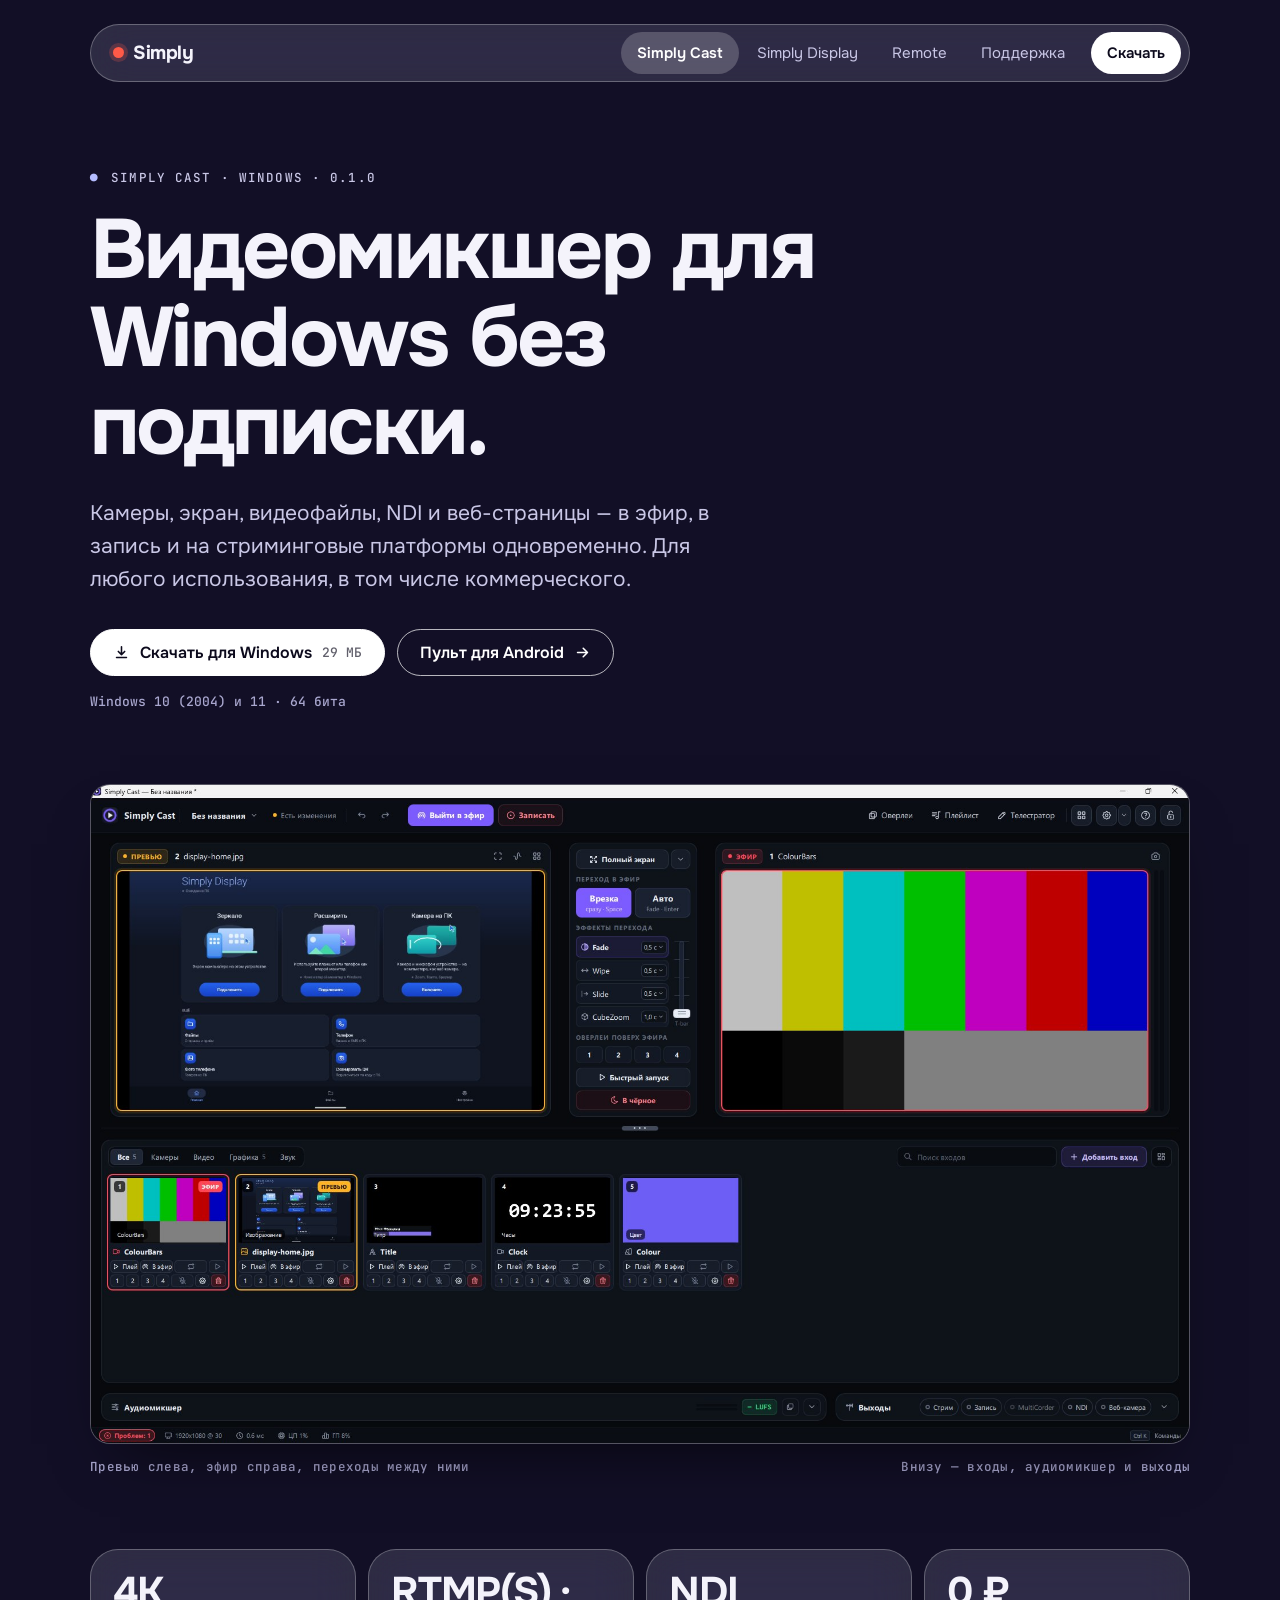
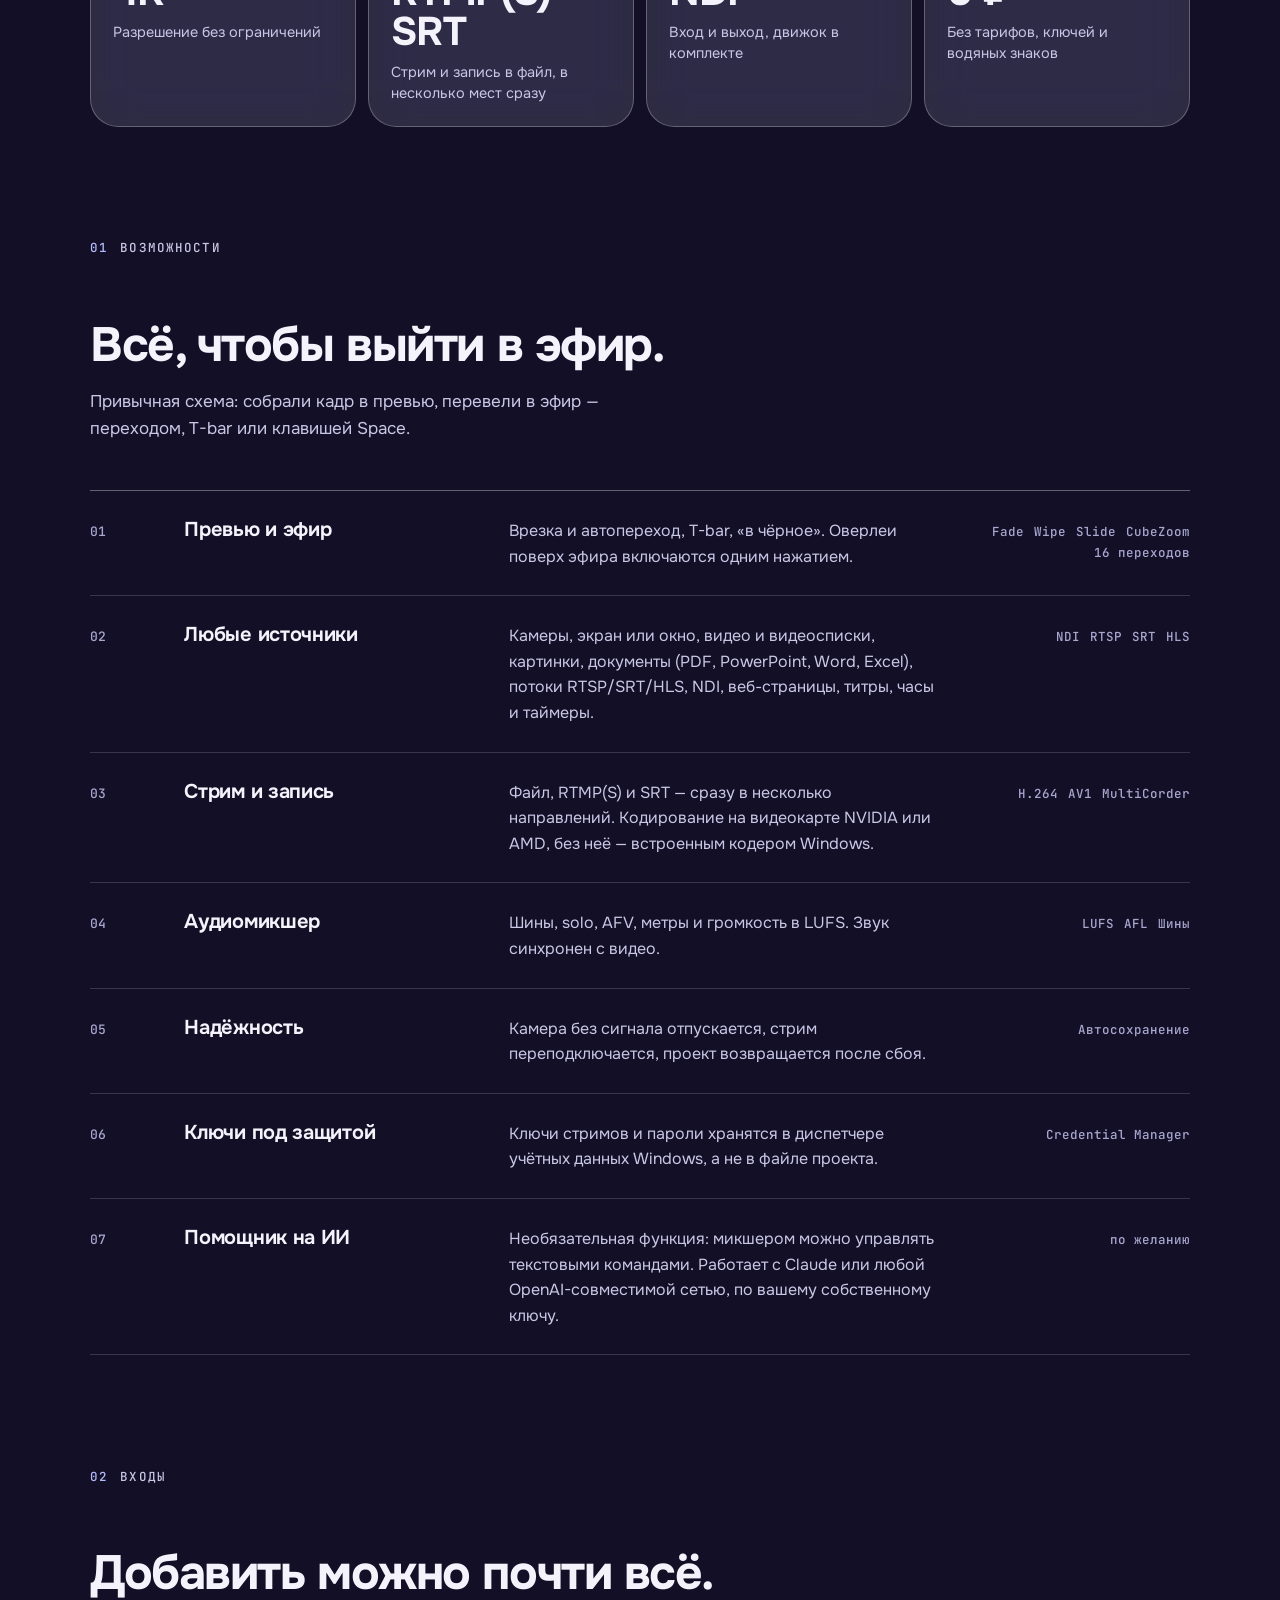
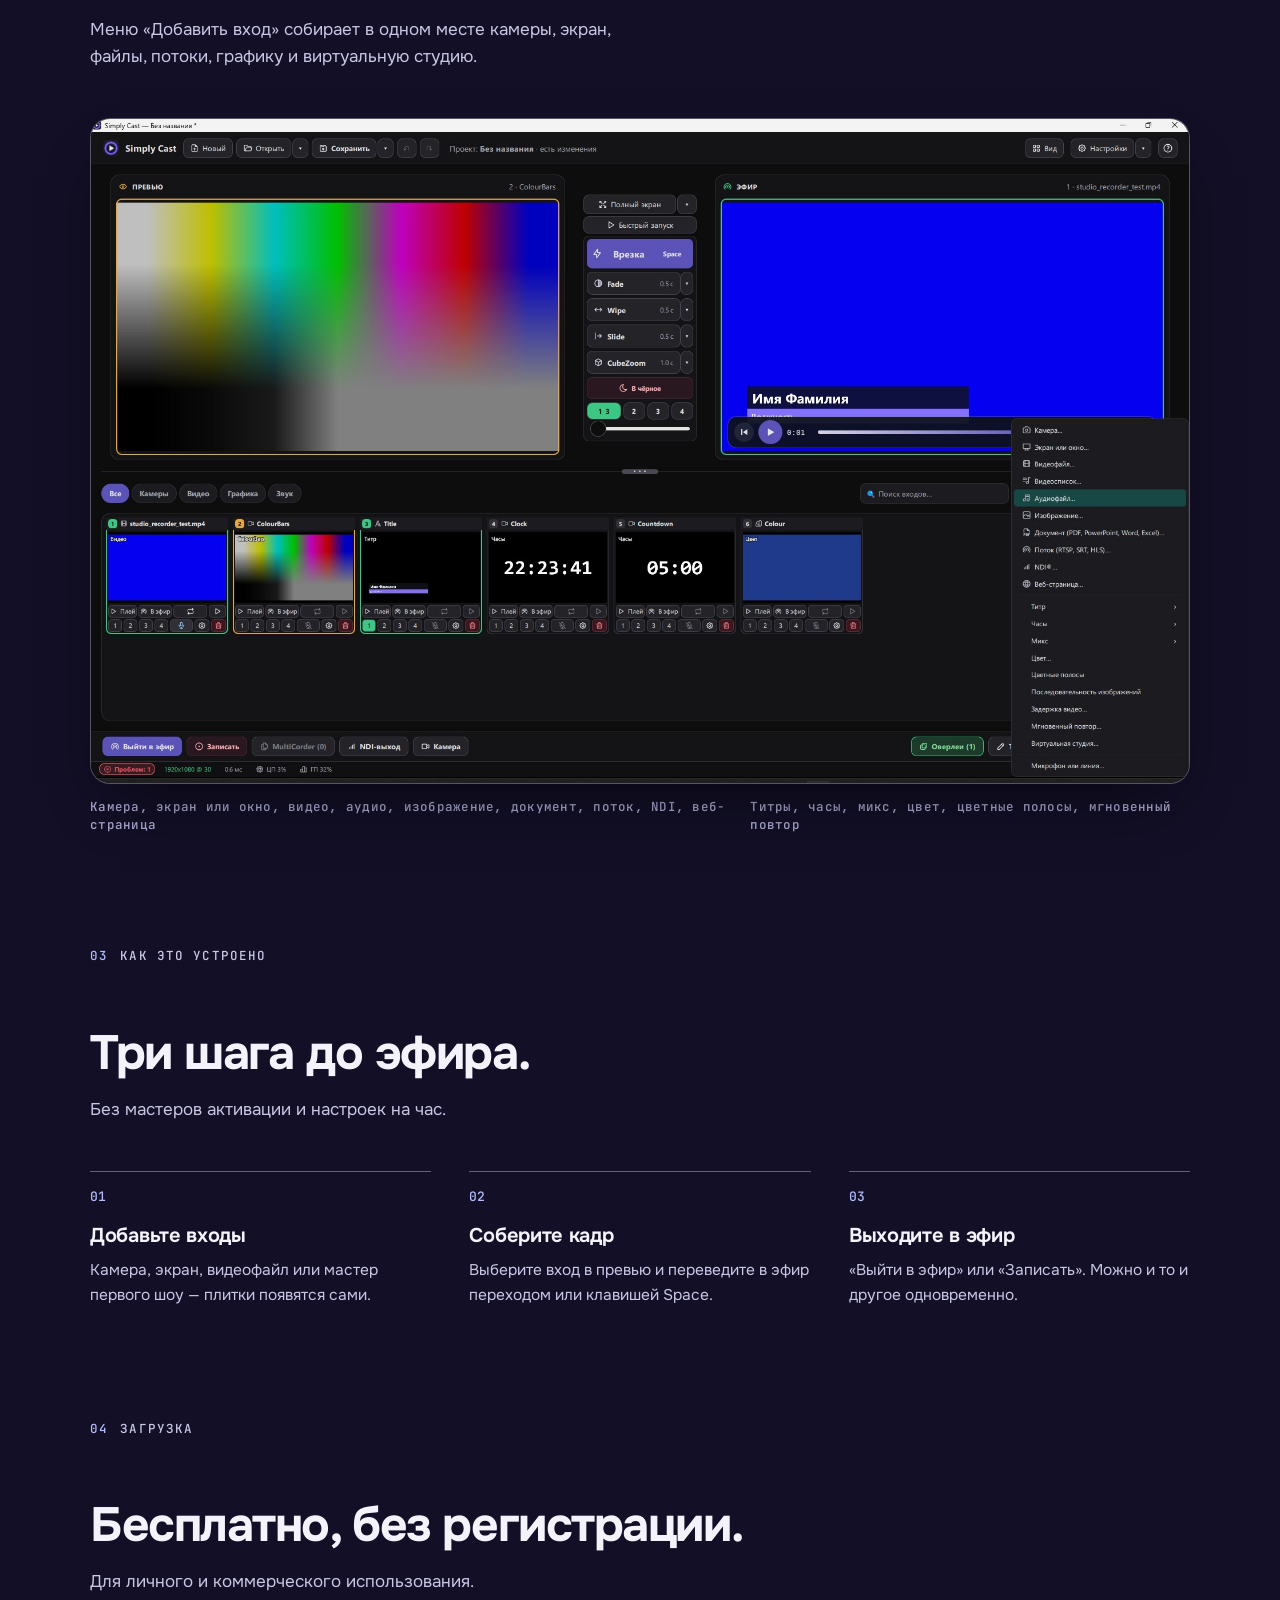
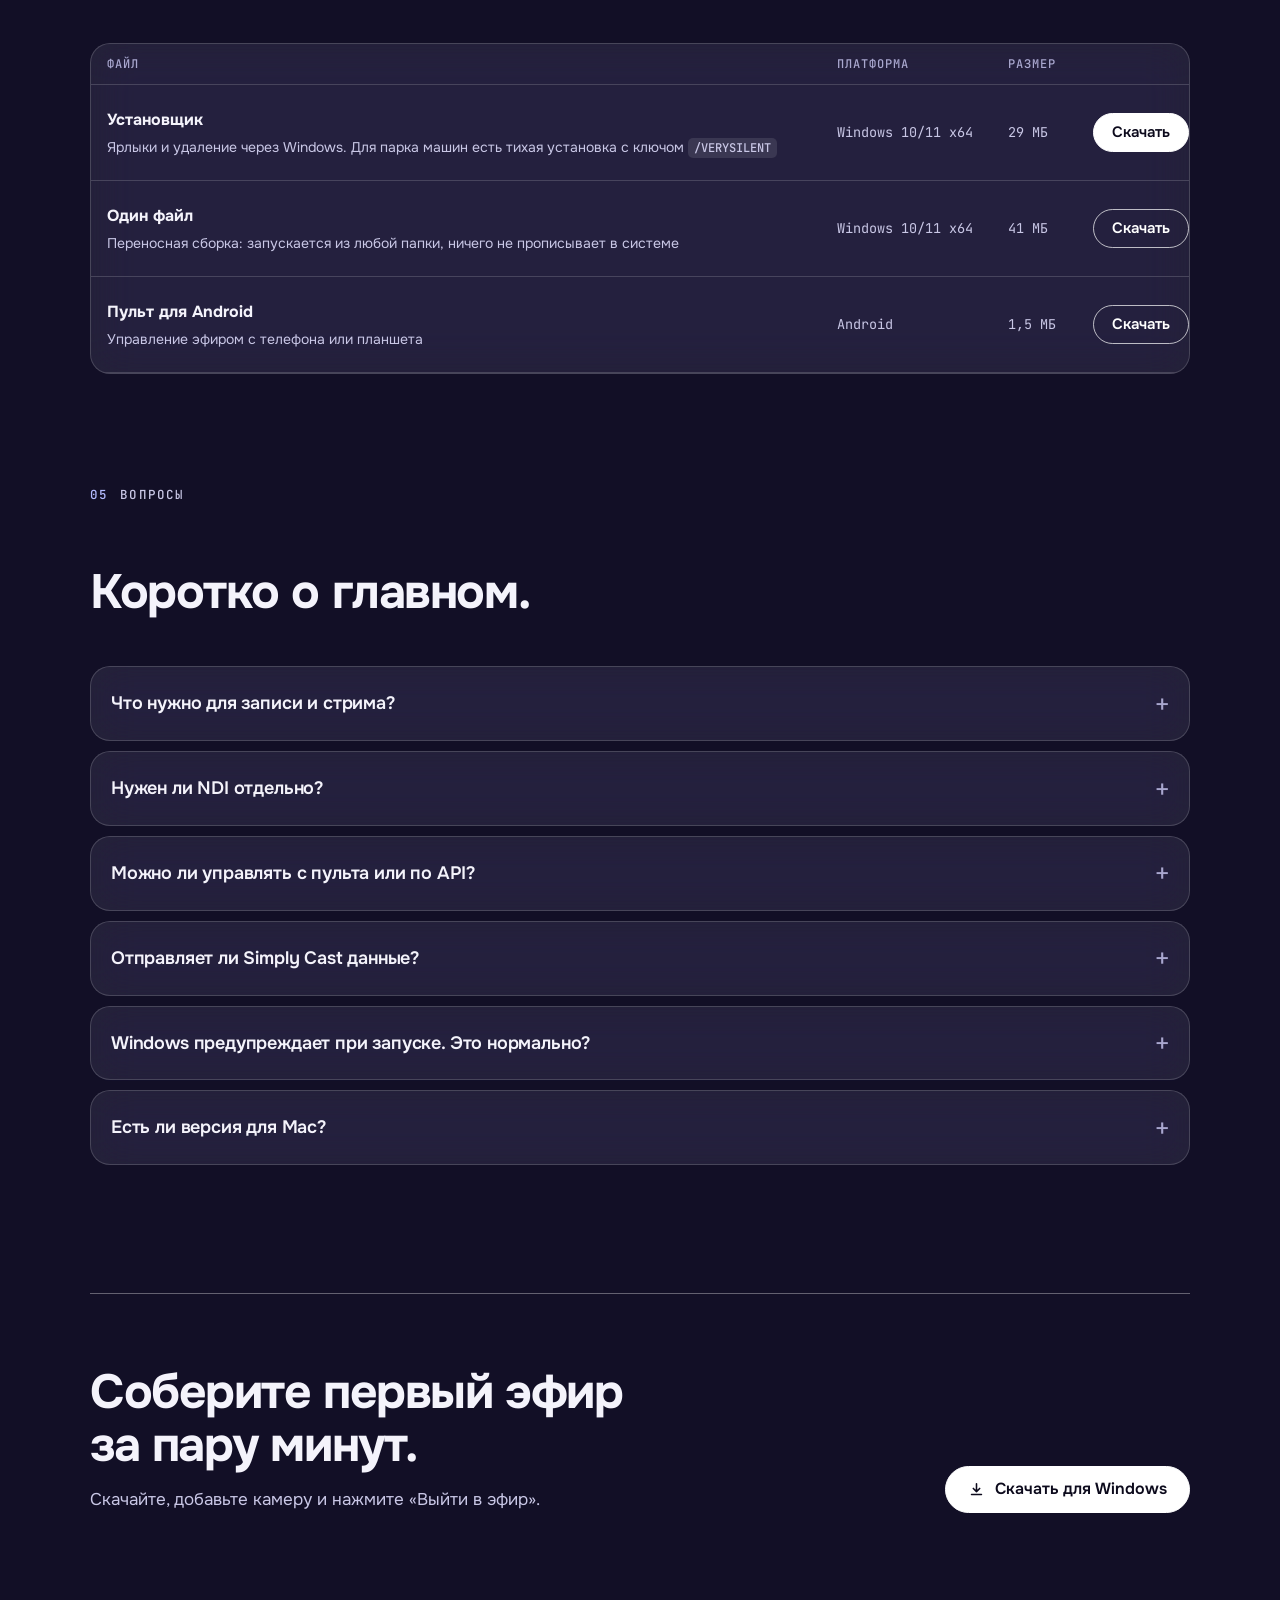
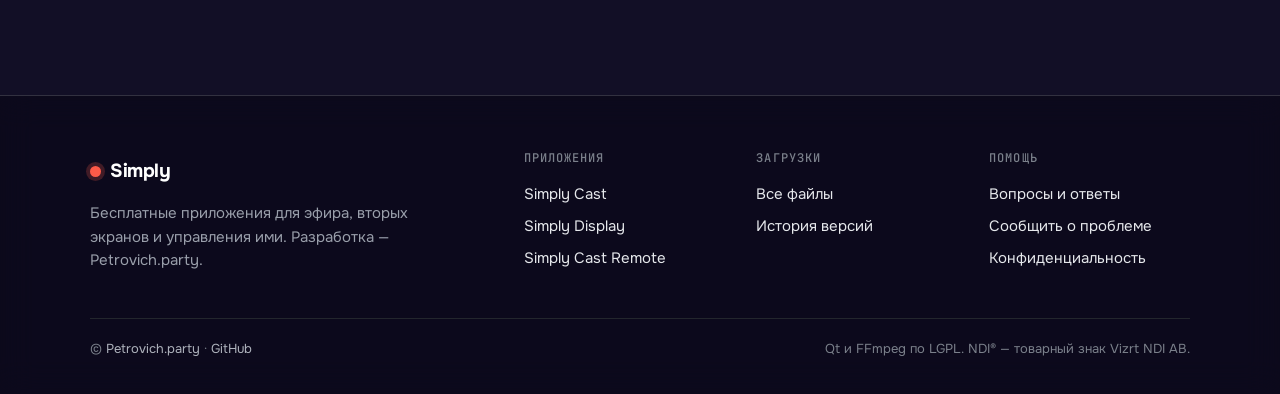
==== commit 7fb9fdca: "Сайт: стеклянный стиль (glassmorphism), новая главная Co-Authored-By: Claude Sonnet 5.5 <noreply@ant" ====
--- a/site/cast.html
+++ b/site/cast.html
@@ -10,7 +10,7 @@
 <meta property="og:description" content="Бесплатный видеомикшер для Windows: камеры, экран, видео, NDI и веб-страницы в эфир, запись и стрим. Без ключей и подписок.">
 <meta property="og:image" content="https://simply-app.pro/img/cast-live.jpg">
 <meta property="og:url" content="https://simply-app.pro/cast.html">
-<meta name="theme-color" content="#191b26">
+<meta name="theme-color" content="#120f26">
 <link rel="icon" href="data:image/svg+xml,%3Csvg xmlns='http://www.w3.org/2000/svg' viewBox='0 0 32 32'%3E%3Crect width='32' height='32' rx='8' fill='%2314161a'/%3E%3Ccircle cx='16' cy='16' r='6' fill='%23e03a2b'/%3E%3C/svg%3E">
 <link rel="preconnect" href="https://fonts.googleapis.com"><link rel="preconnect" href="https://fonts.gstatic.com" crossorigin>
 <link rel="stylesheet" href="https://fonts.googleapis.com/css2?family=JetBrains+Mono:wght@400;500&family=Onest:wght@400;500;600;700&display=swap">
--- a/site/main.css
+++ b/site/main.css
@@ -1,8 +1,8 @@
 /* Simply — сайт семейства приложений. Тёмная тема, один акцент (красный тэлли), тёмные окна со скриншотами. */
 :root{
   color-scheme:dark;
-  --paper:#191b26; --paper2:#23263a; --ink:#f1f2fb; --ink2:#aab0d6; --ink3:#8b90b5;
-  --rule:#2c2f40; --line:#3a3e58; --accent:#6a78f0; --accent-text:#8f9bff; --accent-ink:#0d0f24; --live:#ff5a48; --night:#14162b; --night2:#1b1d3b; --ok:#3cc68a;
+  --paper:#120f26; --paper2:rgba(255,255,255,.10); --ink:#f4f3fb; --ink2:#c9c7e6; --ink3:#a9a7cf;
+  --rule:rgba(255,255,255,.16); --line:rgba(255,255,255,.34); --accent:#6a78f0; --accent-text:#b4bcff; --accent-ink:#0d0f24; --live:#ff5a48; --night:#0c0a1c; --night2:rgba(255,255,255,.10); --ok:#3cc68a;
   --font:"Onest","Segoe UI Variable","Segoe UI",system-ui,-apple-system,sans-serif;
   --mono:"JetBrains Mono","Cascadia Mono",Consolas,ui-monospace,monospace;
   --max:1180px; --gut:clamp(18px,4vw,40px);
@@ -250,3 +250,140 @@
 .dev .lv{position:absolute;top:16px;left:16px;background:var(--live);color:#17100f;font:500 11px/1 var(--mono);padding:5px 8px;border-radius:6px;z-index:2}
 @media (max-width:960px){.devs{aspect-ratio:1/.9;max-width:560px}}
 @media (prefers-reduced-motion:no-preference){.card:hover{transform:translateY(-4px)}}
+
+/* крупная главная: градиентный hero */
+.home .top{position:absolute;left:0;right:0;background:transparent;border-bottom-color:transparent;backdrop-filter:none;-webkit-backdrop-filter:none}
+.heroband{background:radial-gradient(120% 90% at 70% 0%,#4a55d6 0%,#2b2f7a 45%,#191b26 88%);padding:clamp(96px,11vw,132px) 0 0;overflow:hidden}
+.hero2{text-align:center;padding-bottom:clamp(36px,5vw,64px)}
+.hero2 h1{font-size:clamp(38px,6vw,72px);line-height:1.02;max-width:16ch;margin:22px auto 0;color:#fff}
+.hero2 h1 em{font-style:normal;color:#c3caff}
+.hero2 .lead{margin:20px auto 0;color:#cfd3f5;max-width:46ch}
+.hero2 .cta{justify-content:center;margin-top:30px;display:flex;flex-wrap:wrap;gap:12px}
+.hero2 .chip{background:rgba(15,16,34,.66);border:1px solid rgba(255,255,255,.16);color:#dfe2f8}
+.hero2 .btn.solid{background:#fff;border-color:#fff;color:var(--night)}
+.hero2 .btn.solid:hover{background:#e6e9ff;border-color:#e6e9ff}
+.hero2 .btn.ghost{border-color:rgba(255,255,255,.55);color:#fff}
+.hero2 .btn.ghost:hover{background:rgba(255,255,255,.12);border-color:#fff}
+.stage2{position:relative;max-width:900px;margin:clamp(40px,6vw,72px) auto 0}
+.bigwin{margin:0;position:relative;border:3px solid #fff;border-radius:34px;padding:10px;background:var(--night);box-shadow:0 40px 80px -40px rgba(0,0,0,.9)}
+.bigwin img{border-radius:24px;width:100%}
+.bigwin .lv{position:absolute;top:22px;left:22px;z-index:2;background:var(--live);color:#17100f;font:500 12px/1 var(--mono);padding:6px 10px;border-radius:6px}
+.minidev{position:absolute;right:-36px;bottom:-38px;width:34%;margin:0;border:3px solid #fff;border-radius:22px;padding:6px;background:#2a2d70;box-shadow:0 24px 40px -20px rgba(0,0,0,.8)}
+.minidev img{border-radius:15px;width:100%;aspect-ratio:16/10;object-fit:cover}
+.float{position:absolute;z-index:3;background:#fff;color:var(--night);border-radius:20px;padding:12px 16px;font:500 13px/1.2 var(--font);box-shadow:0 18px 36px -14px rgba(0,0,0,.7);text-align:left}
+.float small{display:block;color:#5a5f8f;font:500 11px/1.2 var(--font);margin-bottom:3px}
+.float b{font:500 22px/1 var(--font)}
+.float.f1{left:-32px;top:22%}
+.float.f2{right:-24px;top:-18px;display:flex;gap:8px;align-items:center}
+.float.f2 i{width:9px;height:9px;border-radius:50%;background:var(--live)}
+@media (max-width:960px){.float,.minidev{display:none}}
+.facts{border:0;gap:12px;margin-top:clamp(40px,6vw,72px)}
+.fact,.fact+.fact{background:var(--night2);border:1px solid rgba(255,255,255,.07);border-radius:24px;padding:22px}
+.fact b{font-size:clamp(28px,3.2vw,40px)}
+.sec-head{grid-template-columns:1fr}
+.sec-head .eyebrow{padding-top:0}
+.sec-head h2{max-width:22ch}
+.bento{grid-template-columns:repeat(3,minmax(0,1fr))}
+.bento .card{min-height:340px}
+.card.c1{background:var(--accent);color:var(--accent-ink)}
+.card.c2{background:#2a2d70}
+.card.c1 .tag{background:var(--night);color:#fff;border-color:var(--night)}
+.card .art{margin-top:auto;border-radius:18px;overflow:hidden;background:var(--night);aspect-ratio:16/9}
+.card .art img{width:100%;height:100%;object-fit:cover}
+.card a.more{position:absolute;top:20px;right:20px;margin:0}
+.dlcard{background:radial-gradient(100% 140% at 85% 0%,#7f8cff 0%,#6a78f0 50%,#4a55d6 100%)}
+@media (max-width:960px){.bento{grid-template-columns:1fr}.home .top{position:sticky;background:color-mix(in srgb,var(--paper) 88%,transparent)}.heroband{padding-top:48px}}
+.card.c1 p{color:var(--accent-ink)}
+@media (max-width:960px){.float.f1,.float.f2,.minidev{display:none}}
+
+/* ===== стеклянный стиль (glassmorphism) ===== */
+html{background:#120f26}
+body{background:#120f26}
+body::before{content:"";position:fixed;inset:0;z-index:-1;background:
+  radial-gradient(42% 36% at 8% 8%,rgba(255,122,89,.42),transparent 70%),
+  radial-gradient(46% 40% at 92% 18%,rgba(59,108,255,.48),transparent 70%),
+  radial-gradient(42% 40% at 28% 92%,rgba(23,195,178,.36),transparent 70%),
+  radial-gradient(38% 36% at 78% 86%,rgba(196,75,255,.42),transparent 70%)}
+.glass,.card,.fact,.net,.dlcard,.chips a,.win,.phone .frame,.tbl,details,.two>div{backdrop-filter:blur(22px) saturate(140%);-webkit-backdrop-filter:blur(22px) saturate(140%)}
+.glass{background:rgba(255,255,255,.12);border:1px solid rgba(255,255,255,.28);border-radius:34px}
+.top{background:transparent;border:0;top:12px;backdrop-filter:none;-webkit-backdrop-filter:none;padding:12px 0 0;position:sticky}
+.top .wrap{height:58px;background:rgba(255,255,255,.12);border:1px solid rgba(255,255,255,.28);border-radius:40px;backdrop-filter:blur(22px) saturate(140%);-webkit-backdrop-filter:blur(22px) saturate(140%);padding:0 8px 0 22px;max-width:calc(var(--max) - 2 * var(--gut))}
+.menu a:hover,.menu a[aria-current]{background:rgba(255,255,255,.2);color:#fff}
+.menu a.dl{background:#fff;color:var(--night)}
+.menu a.dl:hover{background:#e6e8ff;color:var(--night)}
+.btn{border-color:rgba(255,255,255,.7);color:#fff}
+.btn:hover{background:rgba(255,255,255,.18);border-color:#fff;color:#fff}
+.btn.solid{background:#fff;border-color:#fff;color:var(--night)}
+.btn.solid:hover{background:#e6e8ff;border-color:#e6e8ff}
+.win{border:1px solid rgba(255,255,255,.3);box-shadow:0 30px 60px -30px rgba(0,0,0,.7)}
+.card,.card.big{background:rgba(255,255,255,.12);border:1px solid rgba(255,255,255,.26);color:var(--ink)}
+.card.c1{background:rgba(106,120,240,.34);color:var(--ink)}
+.card.c2{background:rgba(23,195,178,.22);color:var(--ink)}
+.card.c1 p,.card p{color:var(--ink2)}
+.card h3,.card.c1 h3{color:#fff}
+.card .tag,.card.c1 .tag{background:rgba(255,255,255,.18);border-color:rgba(255,255,255,.3);color:#fff}
+.card a.more,.card.big a.more{background:#fff;color:var(--night)}
+.card .art{background:rgba(0,0,0,.35);border:1px solid rgba(255,255,255,.22)}
+.fact,.fact+.fact{background:rgba(255,255,255,.12);border:1px solid rgba(255,255,255,.26);border-radius:28px}
+.facts{border:0;gap:12px}
+.net{background:rgba(255,255,255,.12);border:1px solid rgba(255,255,255,.26)}
+.net .node b{background:rgba(255,255,255,.2)}
+.net .node.r b{background:#fff}
+.net .node.r b svg{stroke:var(--night)}
+.chips a{background:rgba(255,255,255,.14);border:1px solid rgba(255,255,255,.26)}
+.chips a:hover{background:rgba(255,255,255,.26)}
+.dlcard{background:rgba(255,255,255,.14);border:1px solid rgba(255,255,255,.3);color:var(--ink)}
+.dlcard h2,.dlcard p{color:#fff}
+.dlcard .btn{background:rgba(255,255,255,.16);border-color:rgba(255,255,255,.5);color:#fff}
+.dlcard .btn.solid{background:#fff;border-color:#fff;color:var(--night)}
+.tbl{border:1px solid var(--rule);border-radius:20px;border-collapse:separate;border-spacing:0;overflow:hidden;background:rgba(255,255,255,.08)}
+.tbl th,.tbl td{padding-left:16px}
+details{background:rgba(255,255,255,.08);border:1px solid var(--rule);border-radius:20px;margin-bottom:10px;padding:0 20px}
+.faq{border:0}
+.two>div{background:rgba(255,255,255,.1);border:1px solid var(--rule);border-radius:26px;padding:24px}
+footer{background:rgba(8,6,20,.55);border-top:1px solid var(--rule);backdrop-filter:blur(16px);-webkit-backdrop-filter:blur(16px)}
+.chip{background:rgba(255,255,255,.16);border:1px solid rgba(255,255,255,.26);color:#f1effa}
+.chips-row .chip{background:rgba(255,255,255,.14)}
+
+/* главная: стеклянное окно приложения */
+.glasswin{display:grid;grid-template-columns:minmax(0,1fr) 54px;gap:14px;padding:16px;margin-top:18px}
+.gw-main{display:grid;grid-template-columns:150px minmax(0,1fr);gap:14px}
+.side{background:rgba(255,255,255,.1);border:1px solid rgba(255,255,255,.2);border-radius:26px;padding:10px;display:flex;flex-direction:column;gap:10px}
+.side small{font:500 12px/1 var(--mono);color:var(--ink2);padding:6px 6px 2px;letter-spacing:.05em}
+.th{position:relative;display:block;border-radius:18px;overflow:hidden;aspect-ratio:4/3;border:1px solid rgba(255,255,255,.28);text-decoration:none}
+.th img{width:100%;height:100%;object-fit:cover}
+.th span{position:absolute;left:0;right:0;bottom:0;padding:18px 10px 8px;font:600 13px/1 var(--font);color:#fff;background:linear-gradient(transparent,rgba(0,0,0,.7))}
+.th.on{outline:2px solid #fff;outline-offset:1px}
+.ban{position:relative;display:grid;grid-template-columns:minmax(0,1fr) minmax(0,1fr);gap:clamp(16px,3vw,36px);align-items:center;border-radius:28px;overflow:hidden;padding:clamp(22px,3.4vw,48px);min-height:clamp(340px,40vw,500px);background:radial-gradient(90% 110% at 82% 18%,#c44bff 0%,#6a2fd6 42%,#1b1250 100%);border:1px solid rgba(255,255,255,.28)}
+.ban .badge{display:inline-flex;gap:8px;align-items:center;background:rgba(255,255,255,.22);border-radius:30px;padding:7px 14px;font:500 12px/1 var(--mono);letter-spacing:.04em}
+.ban .badge b{width:8px;height:8px;border-radius:50%;background:var(--live)}
+.ban h1{font-size:clamp(32px,4.4vw,58px);line-height:1.04;margin:18px 0 0;color:#fff;max-width:13ch}
+.ban p.lead{margin:16px 0 0;color:#efecff;font-size:clamp(15px,1.4vw,18px);max-width:40ch}
+.ban .cta{display:flex;flex-wrap:wrap;gap:12px;margin-top:26px;align-items:center}
+.ban .art{position:relative;margin:0;border:3px solid rgba(255,255,255,.92);border-radius:26px;padding:8px;background:rgba(12,10,28,.6);box-shadow:0 30px 50px -26px rgba(0,0,0,.8)}
+.ban .art img{border-radius:18px;width:100%}
+.ban .art .lv{position:absolute;top:18px;left:18px;z-index:2;background:var(--live);color:#17100f;font:500 11px/1 var(--mono);padding:5px 8px;border-radius:6px}
+.rail{align-self:start;margin-top:56px;background:rgba(255,255,255,.12);border:1px solid rgba(255,255,255,.26);border-radius:30px;padding:8px 0;display:flex;flex-direction:column;align-items:center;gap:10px}
+.rail a{width:36px;height:36px;border-radius:50%;background:rgba(255,255,255,.2);display:flex;align-items:center;justify-content:center;color:#fff;transition:background .15s}
+.rail a:hover{background:rgba(255,255,255,.36)}
+.rail a.on{background:#fff;color:var(--night)}
+.rail svg{width:18px;height:18px;fill:none;stroke:currentColor;stroke-width:1.9;stroke-linecap:round;stroke-linejoin:round}
+@media (max-width:960px){
+  .glasswin{grid-template-columns:1fr;padding:12px}
+  .gw-main{grid-template-columns:1fr}
+  .side,.rail{display:none}
+  .ban{grid-template-columns:1fr;min-height:0}
+}
+@media (max-width:640px){
+  .glass,.card,.fact,.net,.dlcard,.chips a,.win,.tbl,details,.two>div,.top .wrap,footer{backdrop-filter:none;-webkit-backdrop-filter:none}
+  .glass,.card,.fact,.net,.dlcard,.top .wrap{background:rgba(40,34,84,.88)}
+  .top .wrap{padding:0 8px 0 16px}
+}
+.ban{grid-template-columns:minmax(0,1.2fr) minmax(0,.8fr)}
+.ban h1{max-width:none;font-size:clamp(30px,3.9vw,52px)}
+@media (max-width:960px){.ban{grid-template-columns:1fr}}
+.ban .cta{display:flex;flex-wrap:wrap;gap:10px}
+.ban .cta .btn{white-space:nowrap;padding-inline:18px}
+.ban{grid-template-columns:minmax(0,1.1fr) minmax(0,.9fr)}
+.ban .art{width:100%;max-width:none}
+@media (max-width:960px){.ban{grid-template-columns:1fr}}
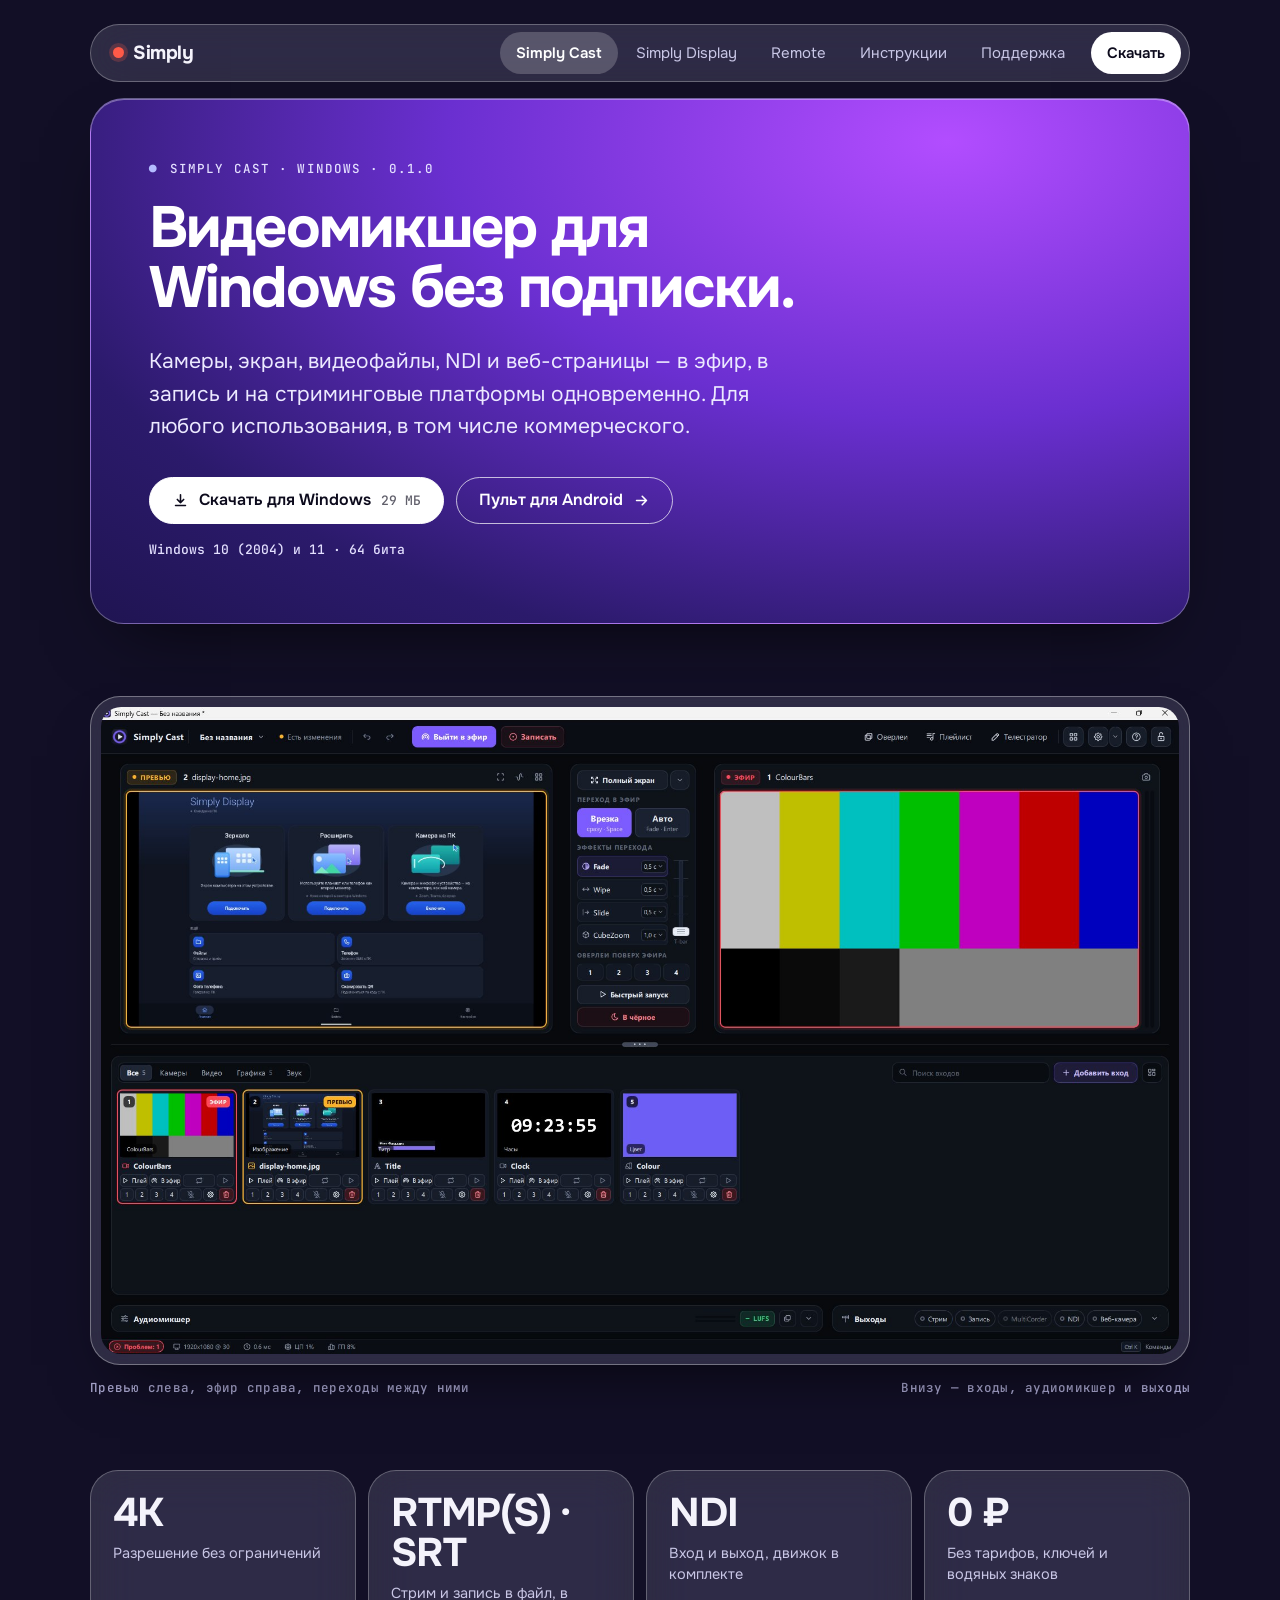
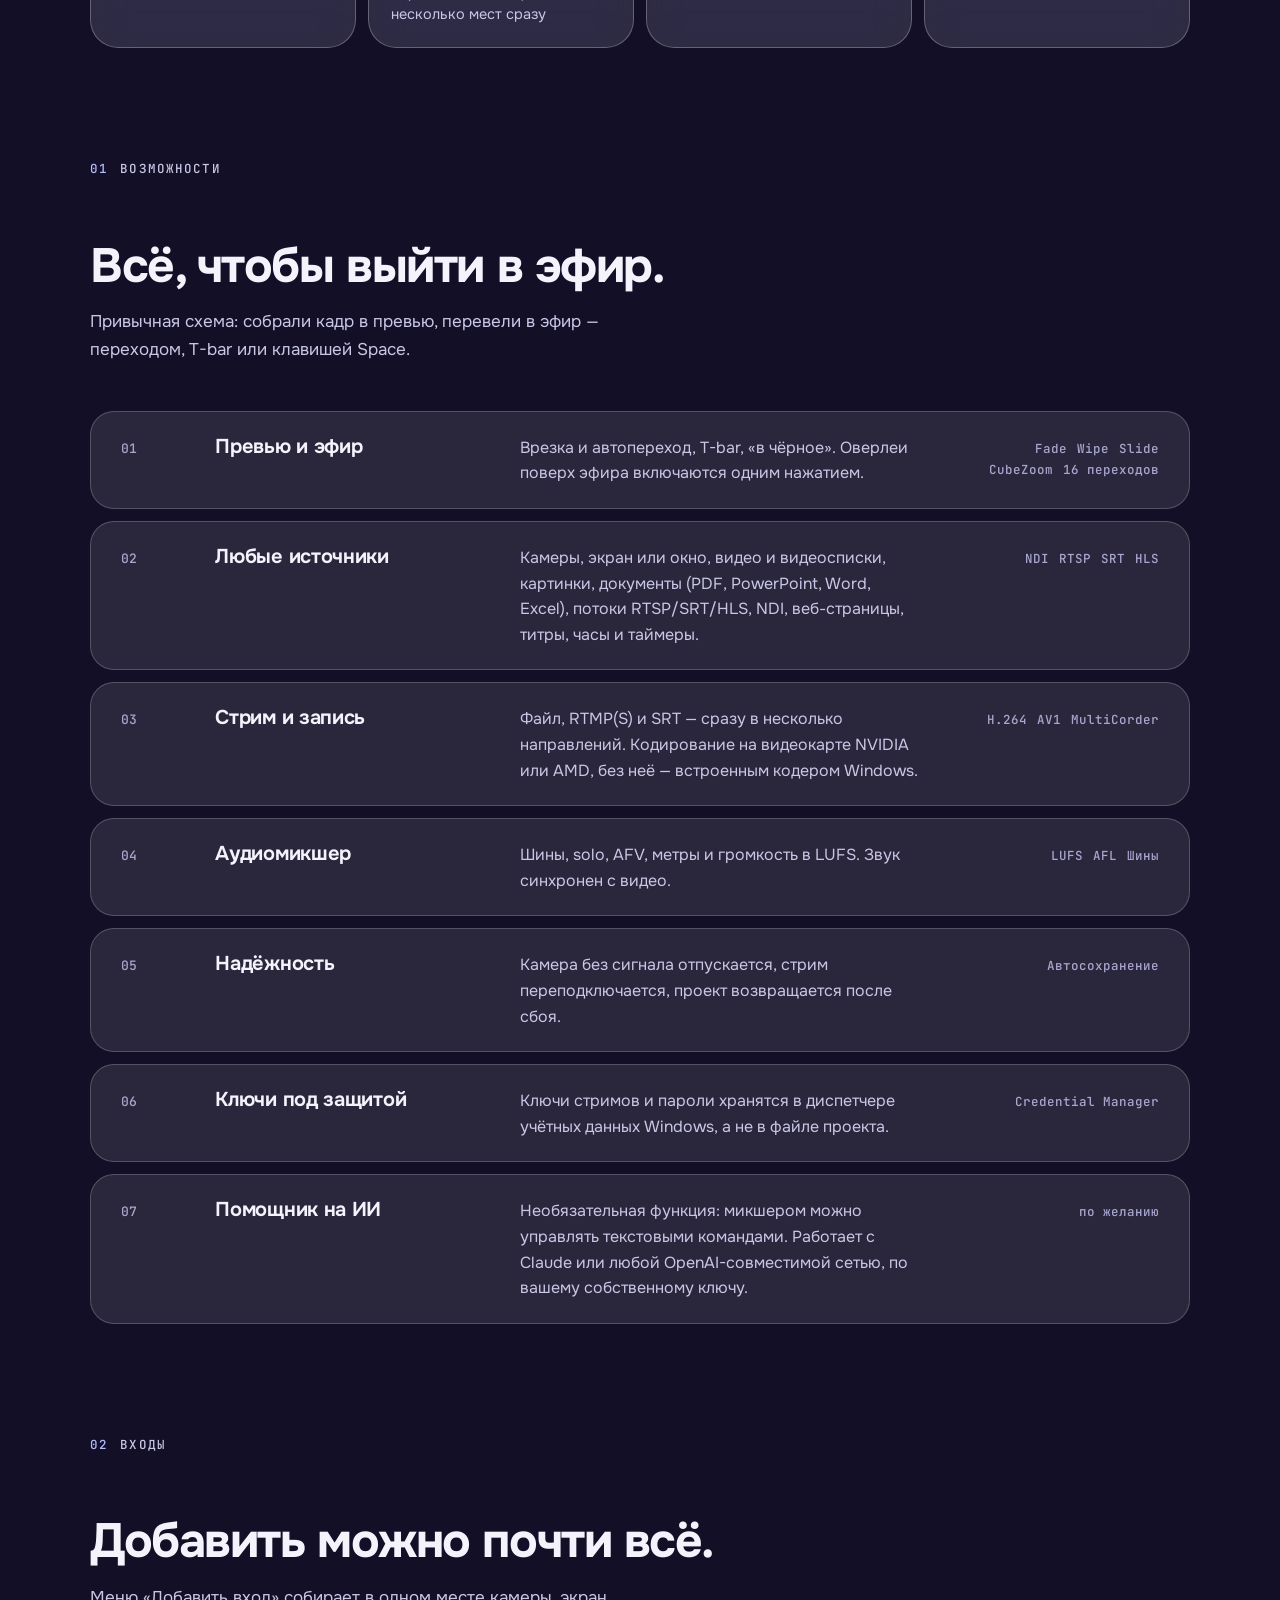
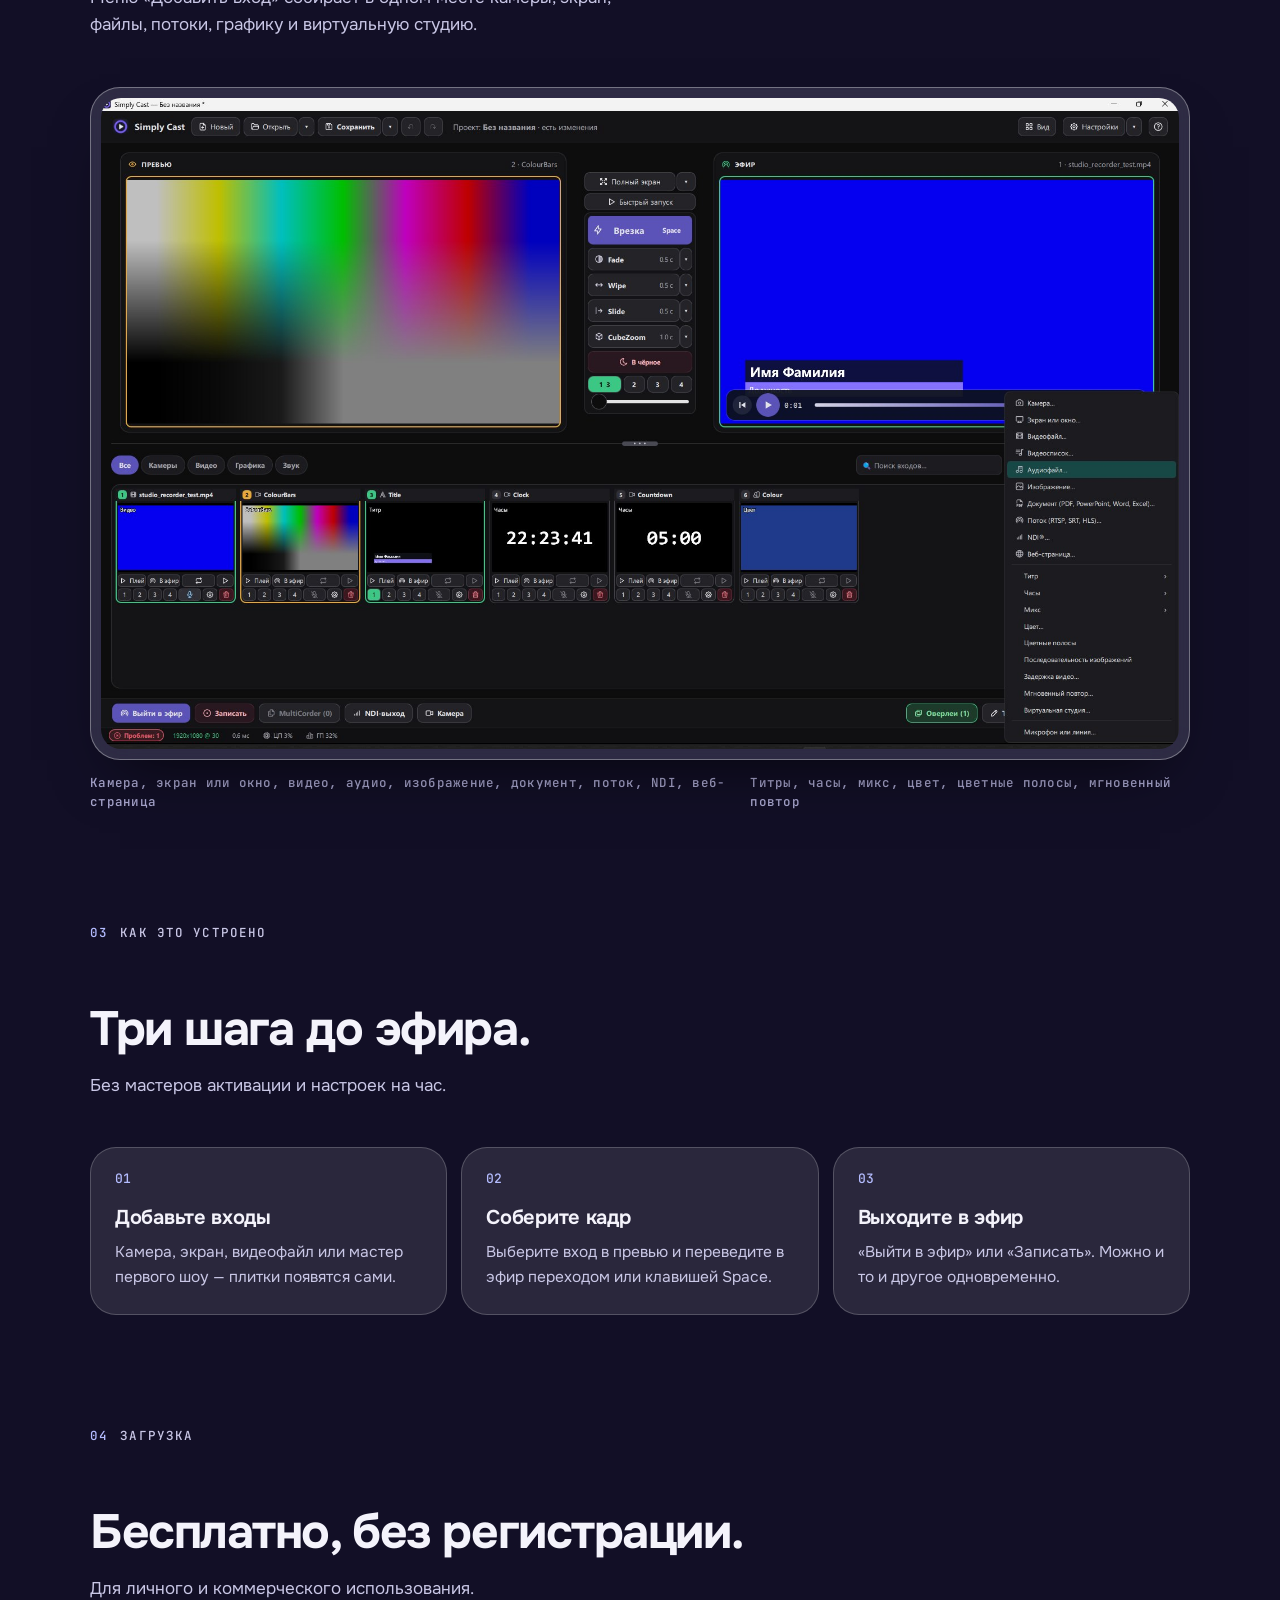
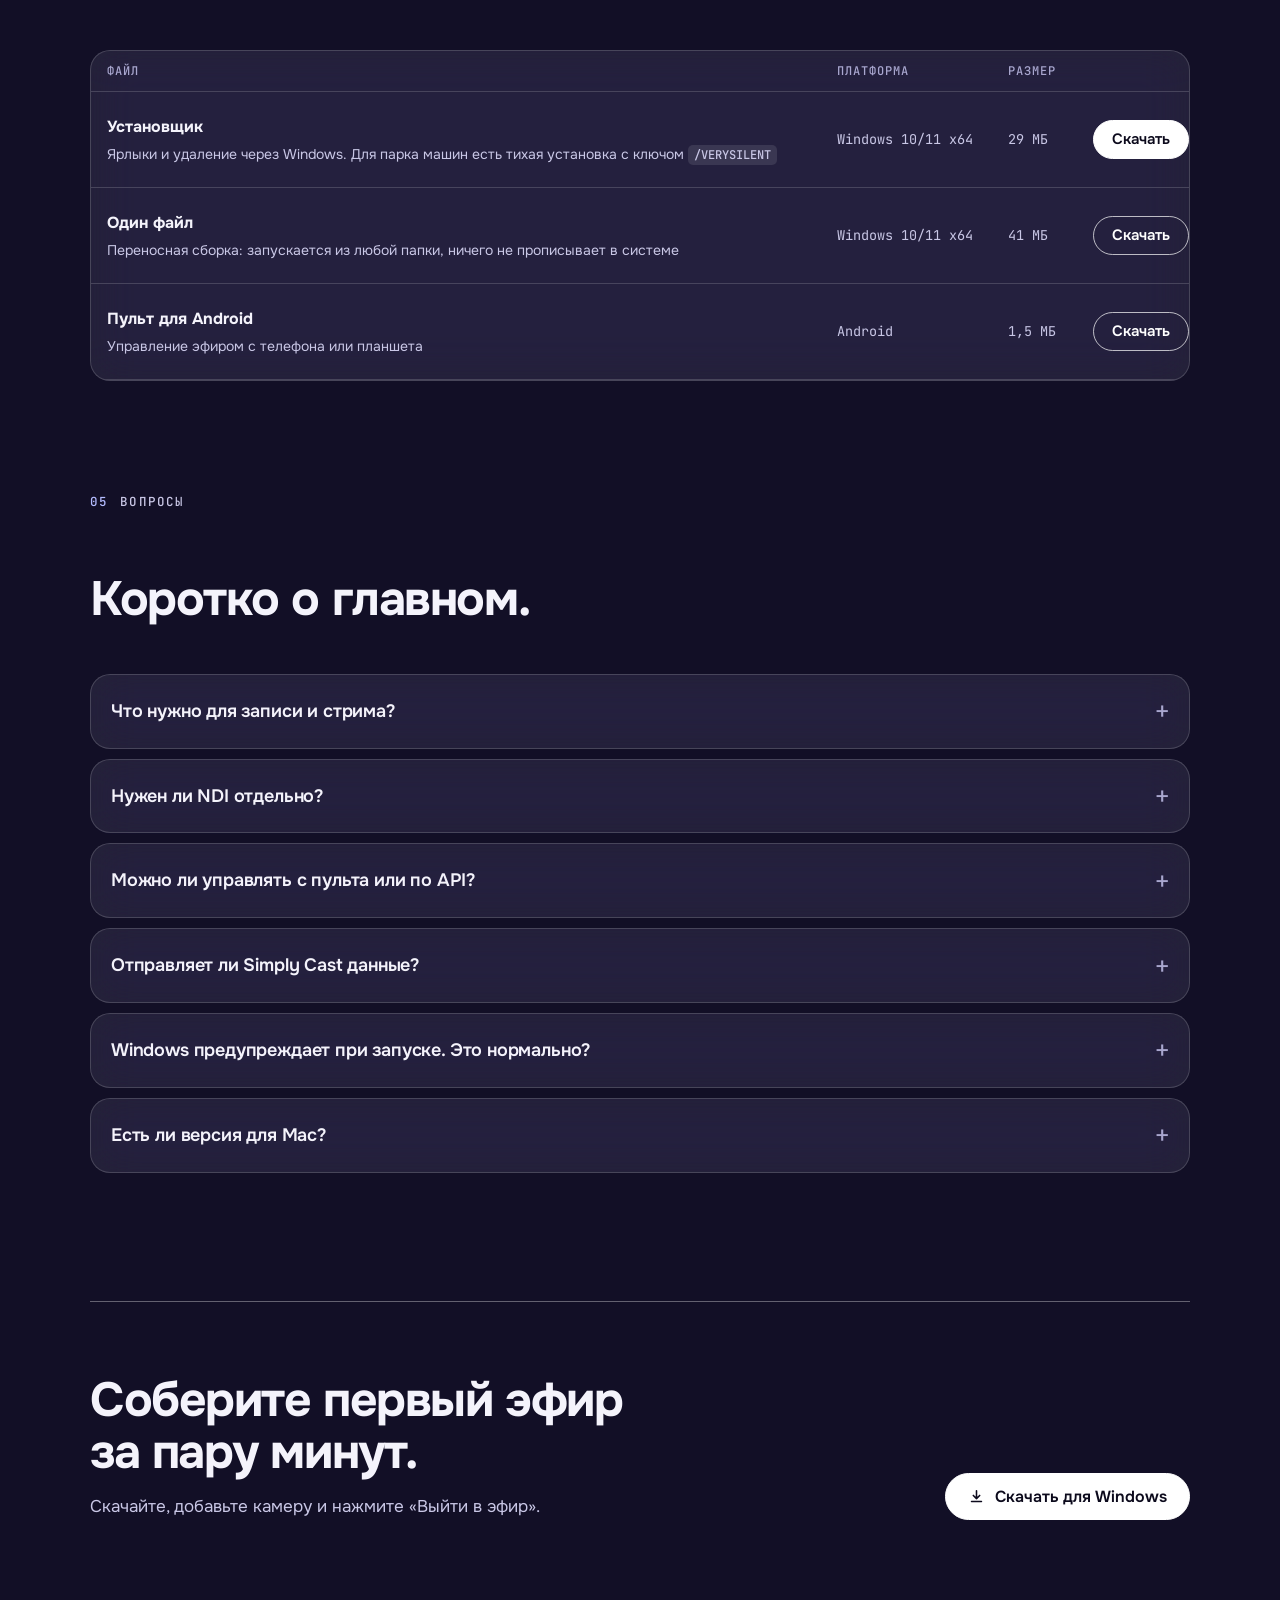
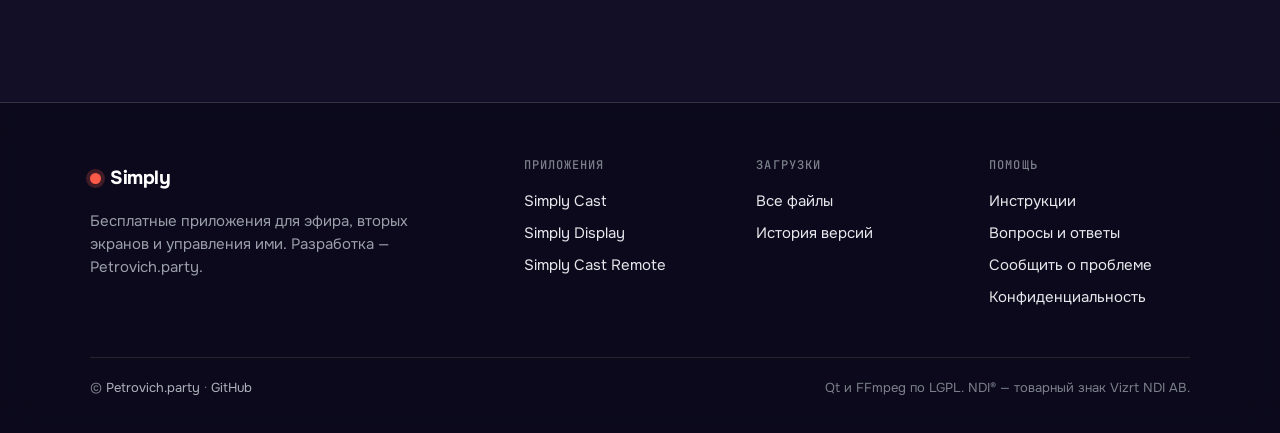
==== commit cc18be35: "Сайт: страница пошаговых инструкций со скриншотами Co-Authored-By: Claude Sonnet 5.5 <noreply@anthro" ====
--- a/site/cast.html
+++ b/site/cast.html
@@ -23,6 +23,7 @@
     <a href="cast.html" aria-current="page">Simply Cast</a>
     <a href="display.html">Simply Display</a>
     <a href="remote.html">Remote</a>
+    <a href="guide.html">Инструкции</a>
     <a href="support.html">Поддержка</a>
     <a class="dl" href="download.html">Скачать</a>
   </nav>
@@ -90,7 +91,7 @@
     <div><a class="brand" href="index.html"><i aria-hidden="true"></i>Simply</a><p class="about">Бесплатные приложения для эфира, вторых экранов и управления ими. Разработка — Petrovich.party.</p></div>
     <div><h4>Приложения</h4><a href="cast.html">Simply Cast</a><a href="display.html">Simply Display</a><a href="remote.html">Simply Cast Remote</a></div>
     <div><h4>Загрузки</h4><a href="download.html">Все файлы</a><a class="dl-all" href="#">История версий</a></div>
-    <div><h4>Помощь</h4><a href="support.html">Вопросы и ответы</a><a class="dl-issues" href="#">Сообщить о проблеме</a><a href="privacy.html">Конфиденциальность</a></div>
+    <div><h4>Помощь</h4><a href="guide.html">Инструкции</a><a href="support.html">Вопросы и ответы</a><a class="dl-issues" href="#">Сообщить о проблеме</a><a href="privacy.html">Конфиденциальность</a></div>
   </div>
   <div class="bot"><span>© <a href="https://petrovich.party/">Petrovich.party</a> · <a class="dl-repo" href="#">GitHub</a></span><span>Qt и FFmpeg по LGPL. NDI® — товарный знак Vizrt NDI AB.</span></div>
 </div></footer>
--- a/site/main.css
+++ b/site/main.css
@@ -387,3 +387,42 @@
 .ban{grid-template-columns:minmax(0,1.1fr) minmax(0,.9fr)}
 .ban .art{width:100%;max-width:none}
 @media (max-width:960px){.ban{grid-template-columns:1fr}}
+
+/* внутренние страницы: стеклянный стиль */
+.hero:not(.home){position:relative;margin-top:28px;padding:clamp(36px,5vw,72px) clamp(24px,4.5vw,64px);border-radius:34px;border:1px solid rgba(255,255,255,.3);overflow:hidden;
+  background:radial-gradient(120% 140% at 78% 8%,#b24dff 0%,#6a2fd0 38%,#2b1a6b 72%,#1b1248 100%);box-shadow:0 30px 70px -34px rgba(0,0,0,.8),inset 0 1px 0 rgba(255,255,255,.35)}
+.hero:not(.home) h1{max-width:18ch;font-size:clamp(32px,4.6vw,58px);color:#fff}
+.hero:not(.home) .lead{color:#ece9ff}
+.hero:not(.home) .eyebrow,.hero:not(.home) .note,.hero:not(.home) .meta{color:#e4e0ff}
+.page-head{margin-top:28px;padding:clamp(32px,5vw,60px) clamp(24px,4.5vw,56px);border-radius:34px;border:1px solid rgba(255,255,255,.3);
+  background:radial-gradient(120% 140% at 78% 8%,#b24dff 0%,#6a2fd0 40%,#2b1a6b 75%,#1b1248 100%)}
+.page-head h1{color:#fff}.page-head .lead,.page-head .eyebrow{color:#ece9ff}
+.stage .win{padding:10px;background:rgba(255,255,255,.12);border:1px solid rgba(255,255,255,.34);border-radius:30px}
+.stage .win img{border-radius:20px}
+.rows{border-top:0;display:grid;gap:12px}
+.row{padding:22px clamp(18px,2.4vw,30px);border:1px solid rgba(255,255,255,.2);border-radius:24px;background:rgba(255,255,255,.10)}
+.steps{gap:14px}
+.step{border:1px solid rgba(255,255,255,.2);border-radius:26px;background:rgba(255,255,255,.10);padding:24px}
+@media (max-width:640px){.hero:not(.home),.page-head{border-radius:26px}.stage .win{padding:6px;border-radius:22px}}
+
+/* инструкции */
+.gnav{display:flex;flex-wrap:wrap;gap:10px;margin-top:26px}
+.gnav a{padding:11px 18px;border-radius:30px;background:rgba(255,255,255,.16);border:1px solid rgba(255,255,255,.34);color:#fff;text-decoration:none;font-weight:600;font-size:15px}
+.gnav a:hover{background:#fff;color:#120f26}
+.guide{list-style:none;margin:0;padding:0;display:grid;gap:16px}
+.gstep{display:grid;grid-template-columns:minmax(0,1.15fr) minmax(0,1fr);gap:clamp(18px,3vw,40px);align-items:center;padding:clamp(14px,2vw,22px);border:1px solid rgba(255,255,255,.22);border-radius:30px;background:rgba(255,255,255,.10);-webkit-backdrop-filter:blur(22px) saturate(140%);backdrop-filter:blur(22px) saturate(140%)}
+.gstep:nth-child(even){grid-template-columns:minmax(0,1fr) minmax(0,1.15fr)}
+.gstep:nth-child(even) .gimg{order:2}
+.gimg{margin:0;padding:8px;border-radius:22px;background:rgba(255,255,255,.12);border:1px solid rgba(255,255,255,.3)}
+.gimg img{width:100%;border-radius:15px;display:block}
+.gimg.phoneimg{max-width:300px;margin-inline:auto}
+.gtxt{padding:6px clamp(4px,1vw,14px)}
+.gtxt.gwide{grid-column:1/-1}
+.gtxt h3{margin:12px 0 10px}
+.gtxt p{color:var(--ink2);font-size:16px;margin-top:10px}
+.gtxt b{color:var(--ink)}
+.gn{display:inline-flex;width:38px;height:38px;border-radius:50%;background:#fff;color:#120f26;align-items:center;justify-content:center;font:700 16px/1 var(--mono)}
+.gmore{margin-top:22px;display:flex;flex-wrap:wrap;gap:10px}
+section[id]{scroll-margin-top:110px}
+@media (max-width:860px){.gstep,.gstep:nth-child(even){grid-template-columns:1fr}.gstep:nth-child(even) .gimg{order:0}}
+@media (max-width:640px){.gstep{border-radius:24px;-webkit-backdrop-filter:none;backdrop-filter:none;background:rgba(40,34,84,.88)}}
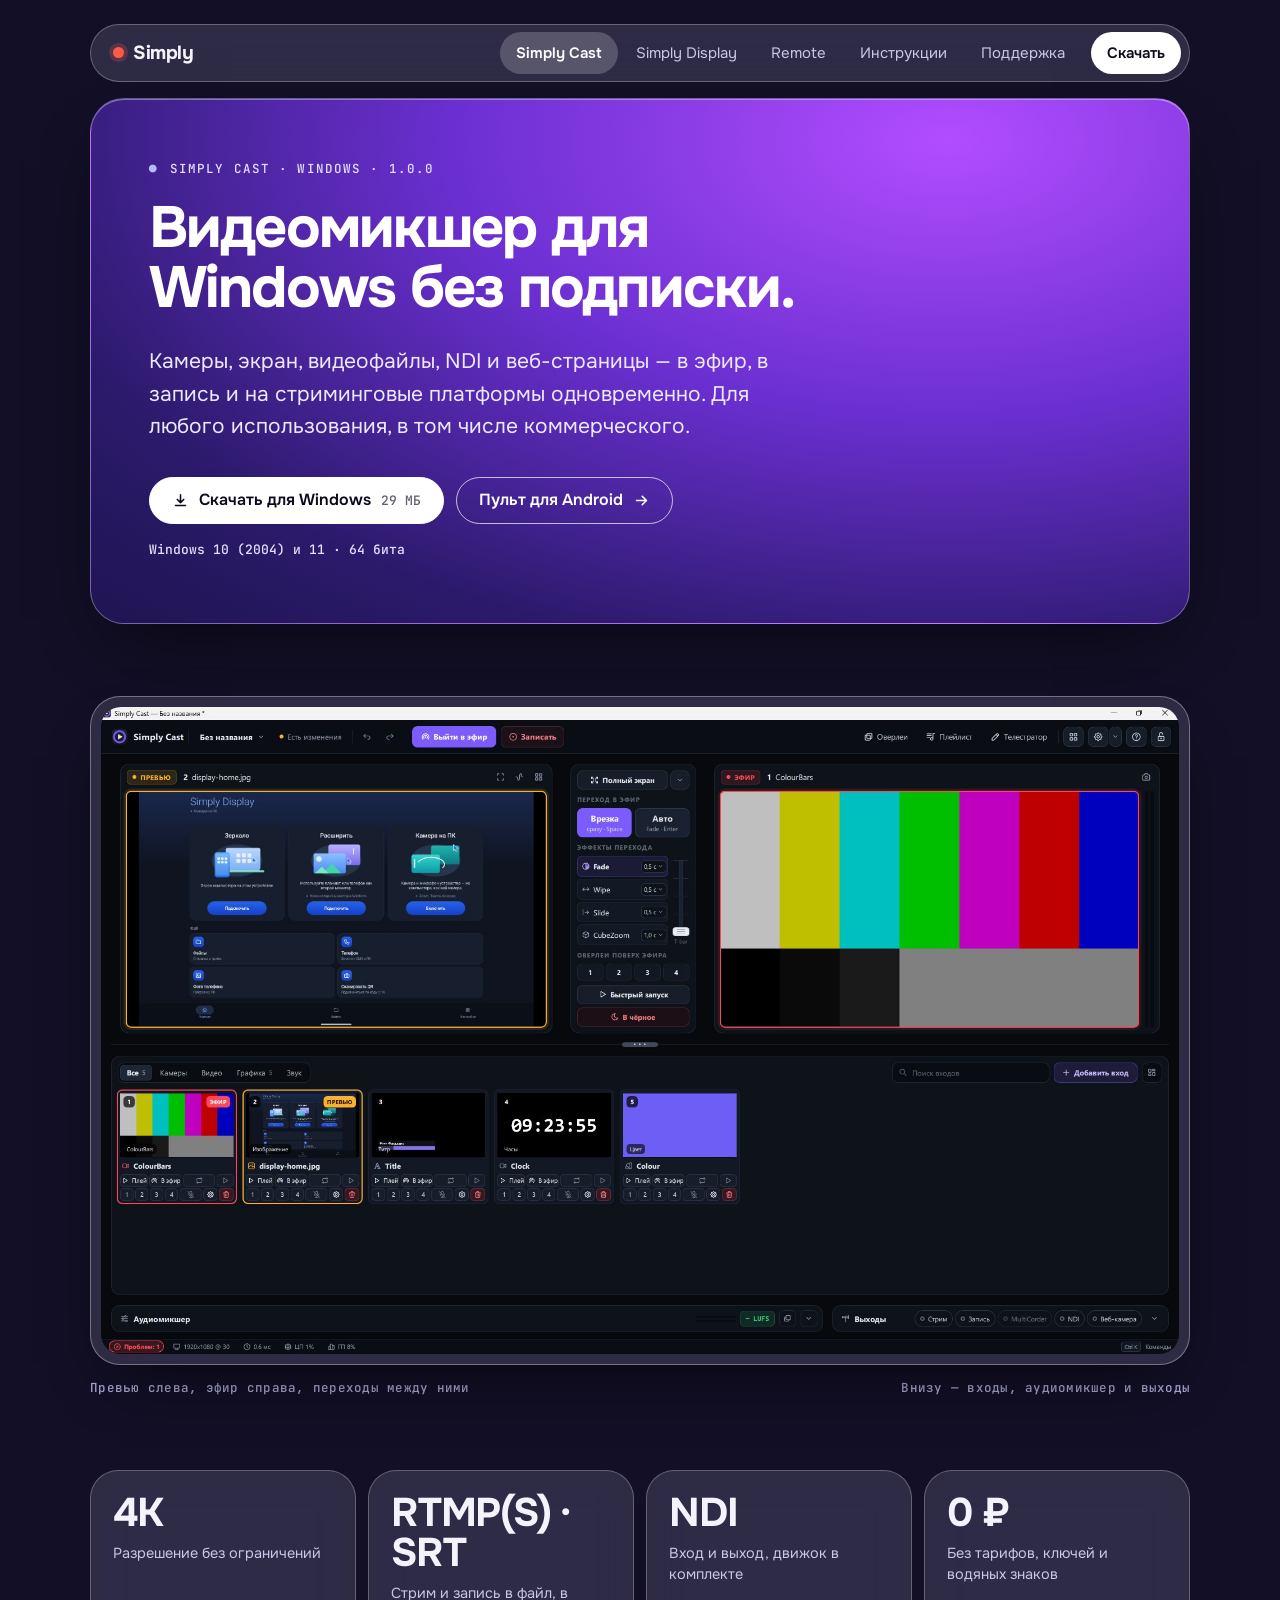
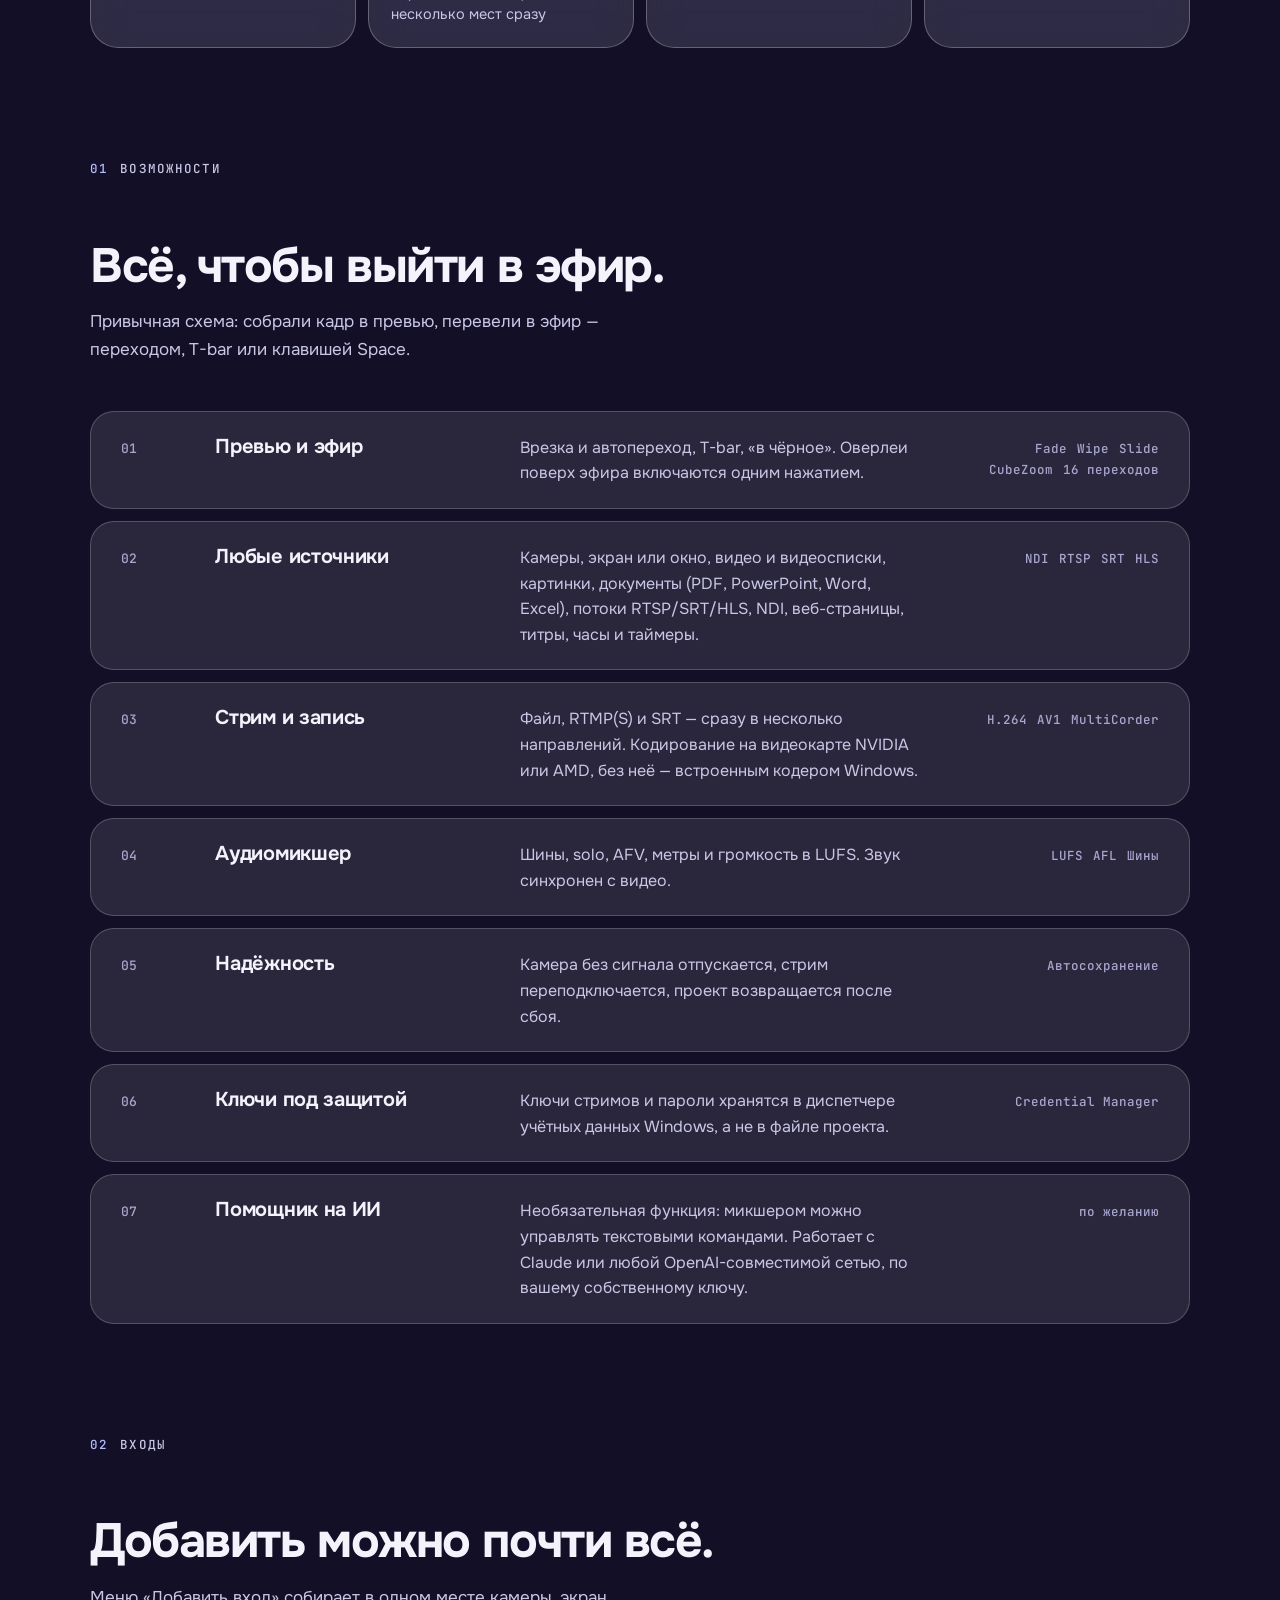
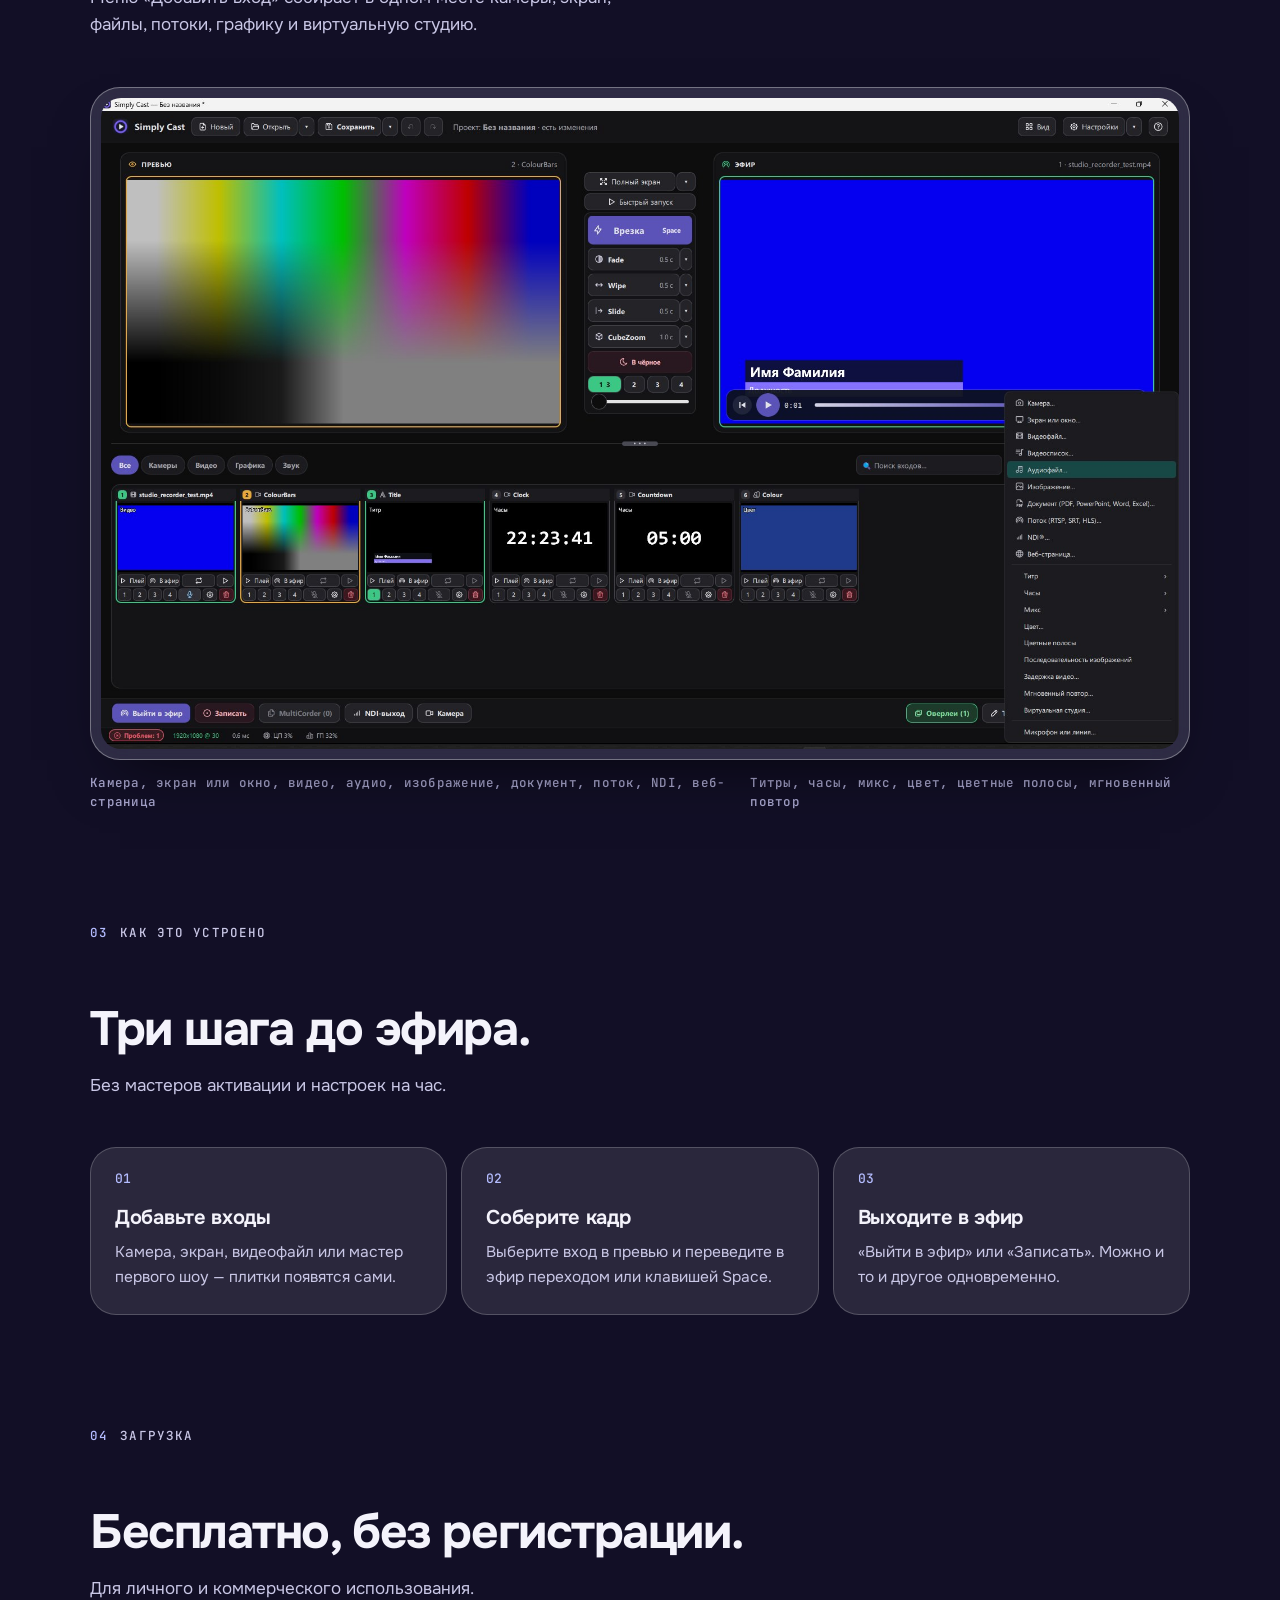
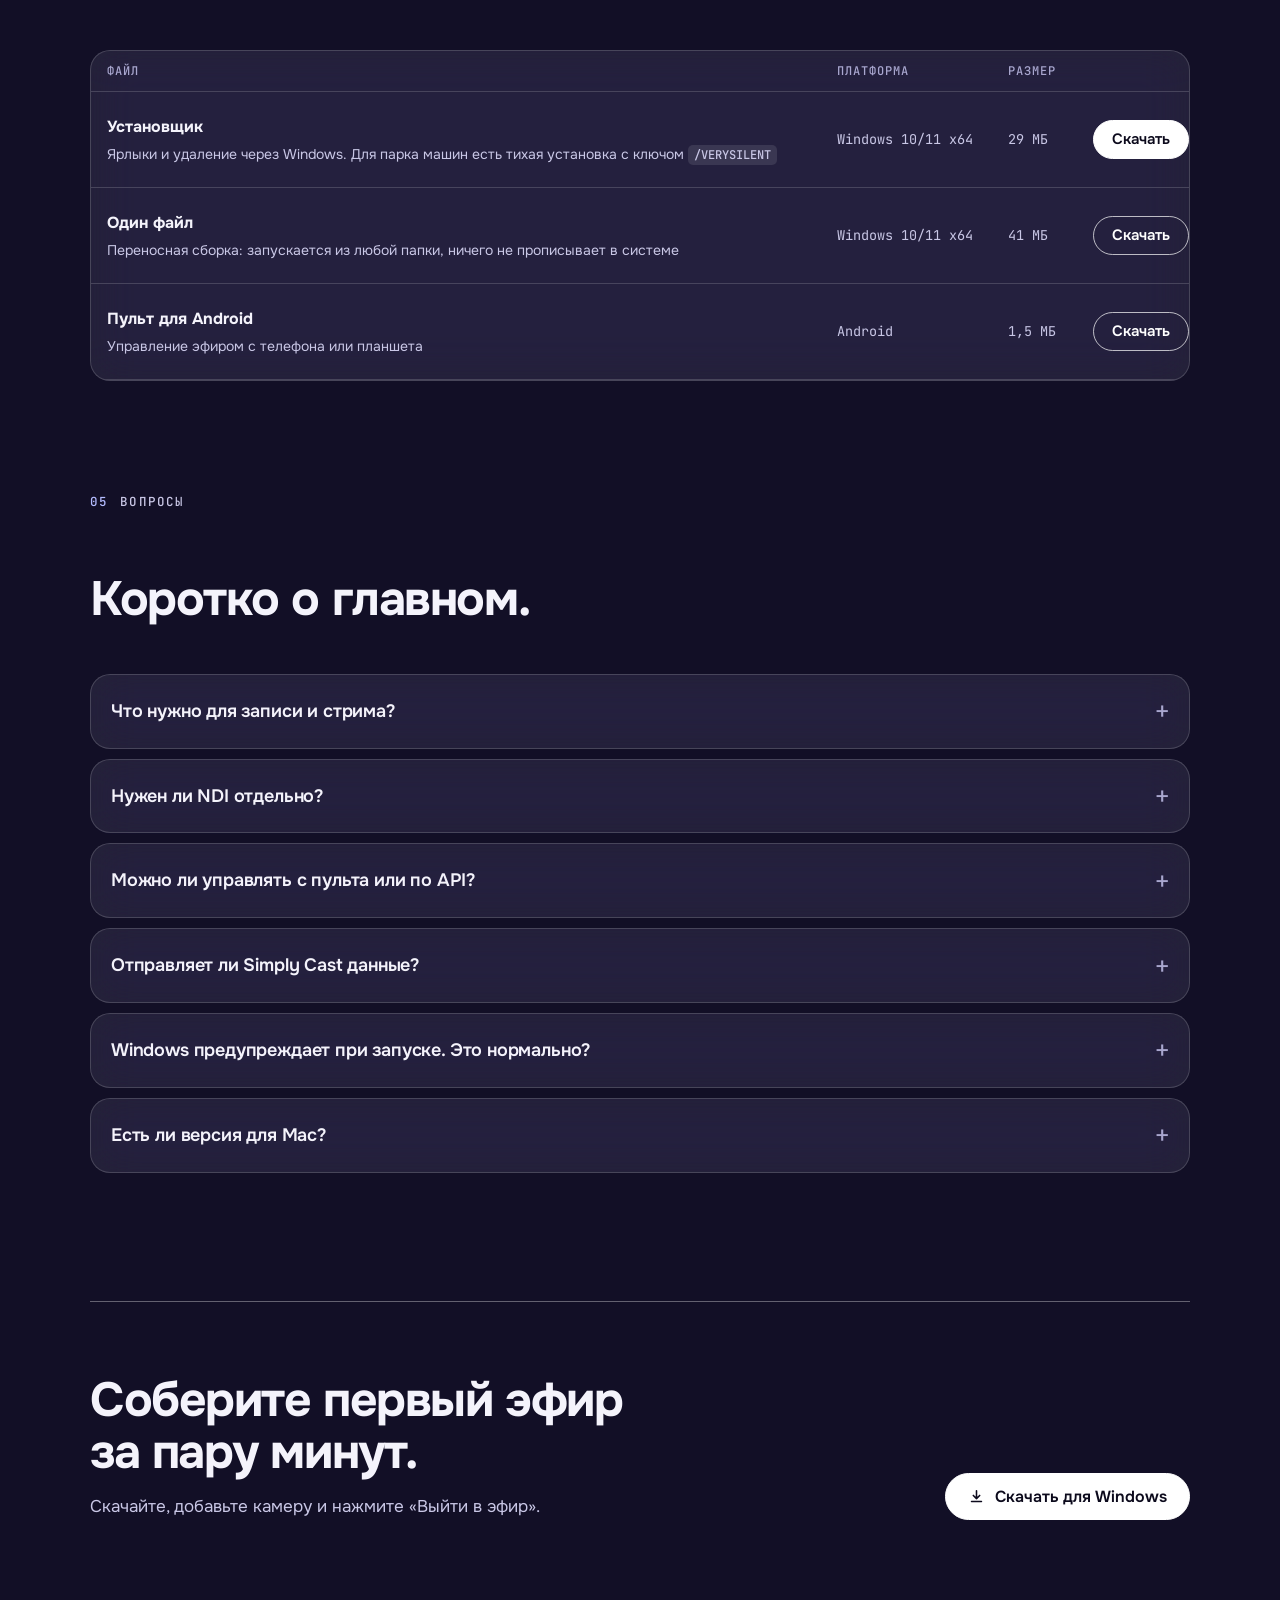
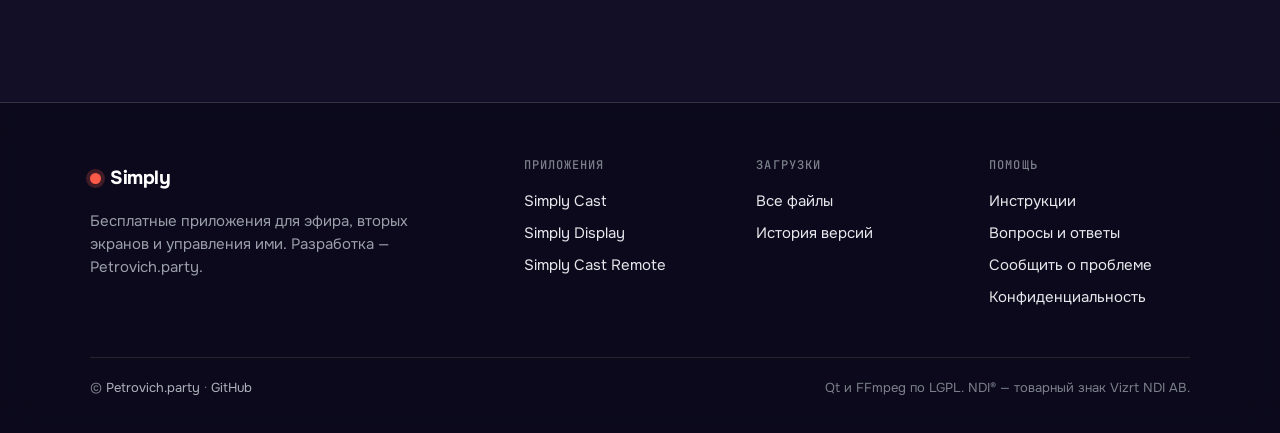
==== commit 98244766: "Сайт: версия 1.0.0 Co-Authored-By: Claude Sonnet 5.5 <noreply@anthropic.com>" ====
--- a/site/cast.html
+++ b/site/cast.html
@@ -31,10 +31,10 @@
 <main>
 <div class="wrap">
   <div class="hero">
-    <div class="eyebrow"><b>●</b>Simply Cast · Windows · 0.1.0</div>
+    <div class="eyebrow"><b>●</b>Simply Cast · Windows · 1.0.0</div>
     <h1>Видеомикшер для Windows без подписки.</h1>
     <p class="lead">Камеры, экран, видеофайлы, NDI и веб-страницы — в эфир, в запись и на стриминговые платформы одновременно. Для любого использования, в том числе коммерческого.</p>
-    <div class="cta"><a class="btn solid dl-win" href="SimplyCast-Setup-0.1.0.exe"><svg viewBox="0 0 24 24" fill="none" stroke="currentColor" stroke-width="2.2" stroke-linecap="round" stroke-linejoin="round" aria-hidden="true"><path d="M12 4v11m0 0l-4.5-4.5M12 15l4.5-4.5M5 19h14"/></svg>Скачать для Windows <small>29 МБ</small></a><a class="btn" href="remote.html">Пульт для Android <svg viewBox="0 0 24 24" fill="none" stroke="currentColor" stroke-width="2.2" stroke-linecap="round" stroke-linejoin="round" aria-hidden="true"><path d="M5 12h14M13 6l6 6-6 6"/></svg></a></div>
+    <div class="cta"><a class="btn solid dl-win" href="SimplyCast-Setup-1.0.0.exe"><svg viewBox="0 0 24 24" fill="none" stroke="currentColor" stroke-width="2.2" stroke-linecap="round" stroke-linejoin="round" aria-hidden="true"><path d="M12 4v11m0 0l-4.5-4.5M12 15l4.5-4.5M5 19h14"/></svg>Скачать для Windows <small>29 МБ</small></a><a class="btn" href="remote.html">Пульт для Android <svg viewBox="0 0 24 24" fill="none" stroke="currentColor" stroke-width="2.2" stroke-linecap="round" stroke-linejoin="round" aria-hidden="true"><path d="M5 12h14M13 6l6 6-6 6"/></svg></a></div>
     <p class="note">Windows 10 (2004) и 11 · 64 бита</p>
   </div>
   <div class="stage rv"><div class="win"><img src="img/cast-main.jpg" width="1920" height="1160" alt="Главное окно Simply Cast: превью и эфир, переходы, полоса входов, аудиомикшер, выходы"></div>
@@ -72,7 +72,7 @@
   <section id="download">
     <div class="sec-head rv"><div><div class="eyebrow"><b>04</b>Загрузка</div></div><div><h2>Бесплатно, без регистрации.</h2><p class="sub">Для личного и коммерческого использования.</p></div></div>
     <table class="tbl rv"><thead><tr><th>Файл</th><th>Платформа</th><th>Размер</th><th></th></tr></thead><tbody>
-      <tr><td><b>Установщик</b><small>Ярлыки и удаление через Windows. Для парка машин есть тихая установка с ключом <code>/VERYSILENT</code></small></td><td class="mono">Windows 10/11 x64</td><td class="mono">29 МБ</td><td><a class="btn solid dl-win" href="SimplyCast-Setup-0.1.0.exe">Скачать</a></td></tr>
+      <tr><td><b>Установщик</b><small>Ярлыки и удаление через Windows. Для парка машин есть тихая установка с ключом <code>/VERYSILENT</code></small></td><td class="mono">Windows 10/11 x64</td><td class="mono">29 МБ</td><td><a class="btn solid dl-win" href="SimplyCast-Setup-1.0.0.exe">Скачать</a></td></tr>
       <tr><td><b>Один файл</b><small>Переносная сборка: запускается из любой папки, ничего не прописывает в системе</small></td><td class="mono">Windows 10/11 x64</td><td class="mono">41 МБ</td><td><a class="btn dl-single" href="#">Скачать</a></td></tr>
       <tr><td><b>Пульт для Android</b><small>Управление эфиром с телефона или планшета</small></td><td class="mono">Android</td><td class="mono">1,5 МБ</td><td><a class="btn dl-apk" href="#">Скачать</a></td></tr>
     </tbody></table>
@@ -83,7 +83,7 @@
     <div class="faq rv"><details><summary>Что нужно для записи и стрима?</summary><p>Любой компьютер с Windows 10/11. Simply Cast кодирует видеокартой NVIDIA или AMD, а без них — встроенным кодером Windows. Для AV1 нужна NVIDIA или AMD.</p></details><details><summary>Нужен ли NDI отдельно?</summary><p>Нет, движок NDI идёт в комплекте: входы и выход NDI работают сразу.</p></details><details><summary>Можно ли управлять с пульта или по API?</summary><p>Есть HTTP и TCP API, веб-пульт для телефона и приложение для Android. Для пультов, рассчитанных на распространённый XML-формат, — «Проект → Совместимый XML API».</p></details><details><summary>Отправляет ли Simply Cast данные?</summary><p>Нет. Он ищет NDI-источники в локальной сети и работает только с тем, что вы настроили.</p></details><details><summary>Windows предупреждает при запуске. Это нормально?</summary><p>Приложение пока без платной цифровой подписи, поэтому SmartScreen может показать предупреждение. Нажмите «Подробнее → Выполнить в любом случае».</p></details><details><summary>Есть ли версия для Mac?</summary><p>Пока нет.</p></details></div>
   </section>
 
-  <div class="close rv"><div><h2>Соберите первый эфир за пару минут.</h2><p>Скачайте, добавьте камеру и нажмите «Выйти в эфир».</p></div><a class="btn solid dl-win" href="SimplyCast-Setup-0.1.0.exe"><svg viewBox="0 0 24 24" fill="none" stroke="currentColor" stroke-width="2.2" stroke-linecap="round" stroke-linejoin="round" aria-hidden="true"><path d="M12 4v11m0 0l-4.5-4.5M12 15l4.5-4.5M5 19h14"/></svg>Скачать для Windows</a></div>
+  <div class="close rv"><div><h2>Соберите первый эфир за пару минут.</h2><p>Скачайте, добавьте камеру и нажмите «Выйти в эфир».</p></div><a class="btn solid dl-win" href="SimplyCast-Setup-1.0.0.exe"><svg viewBox="0 0 24 24" fill="none" stroke="currentColor" stroke-width="2.2" stroke-linecap="round" stroke-linejoin="round" aria-hidden="true"><path d="M12 4v11m0 0l-4.5-4.5M12 15l4.5-4.5M5 19h14"/></svg>Скачать для Windows</a></div>
 </div>
 </main>
 <footer><div class="wrap">
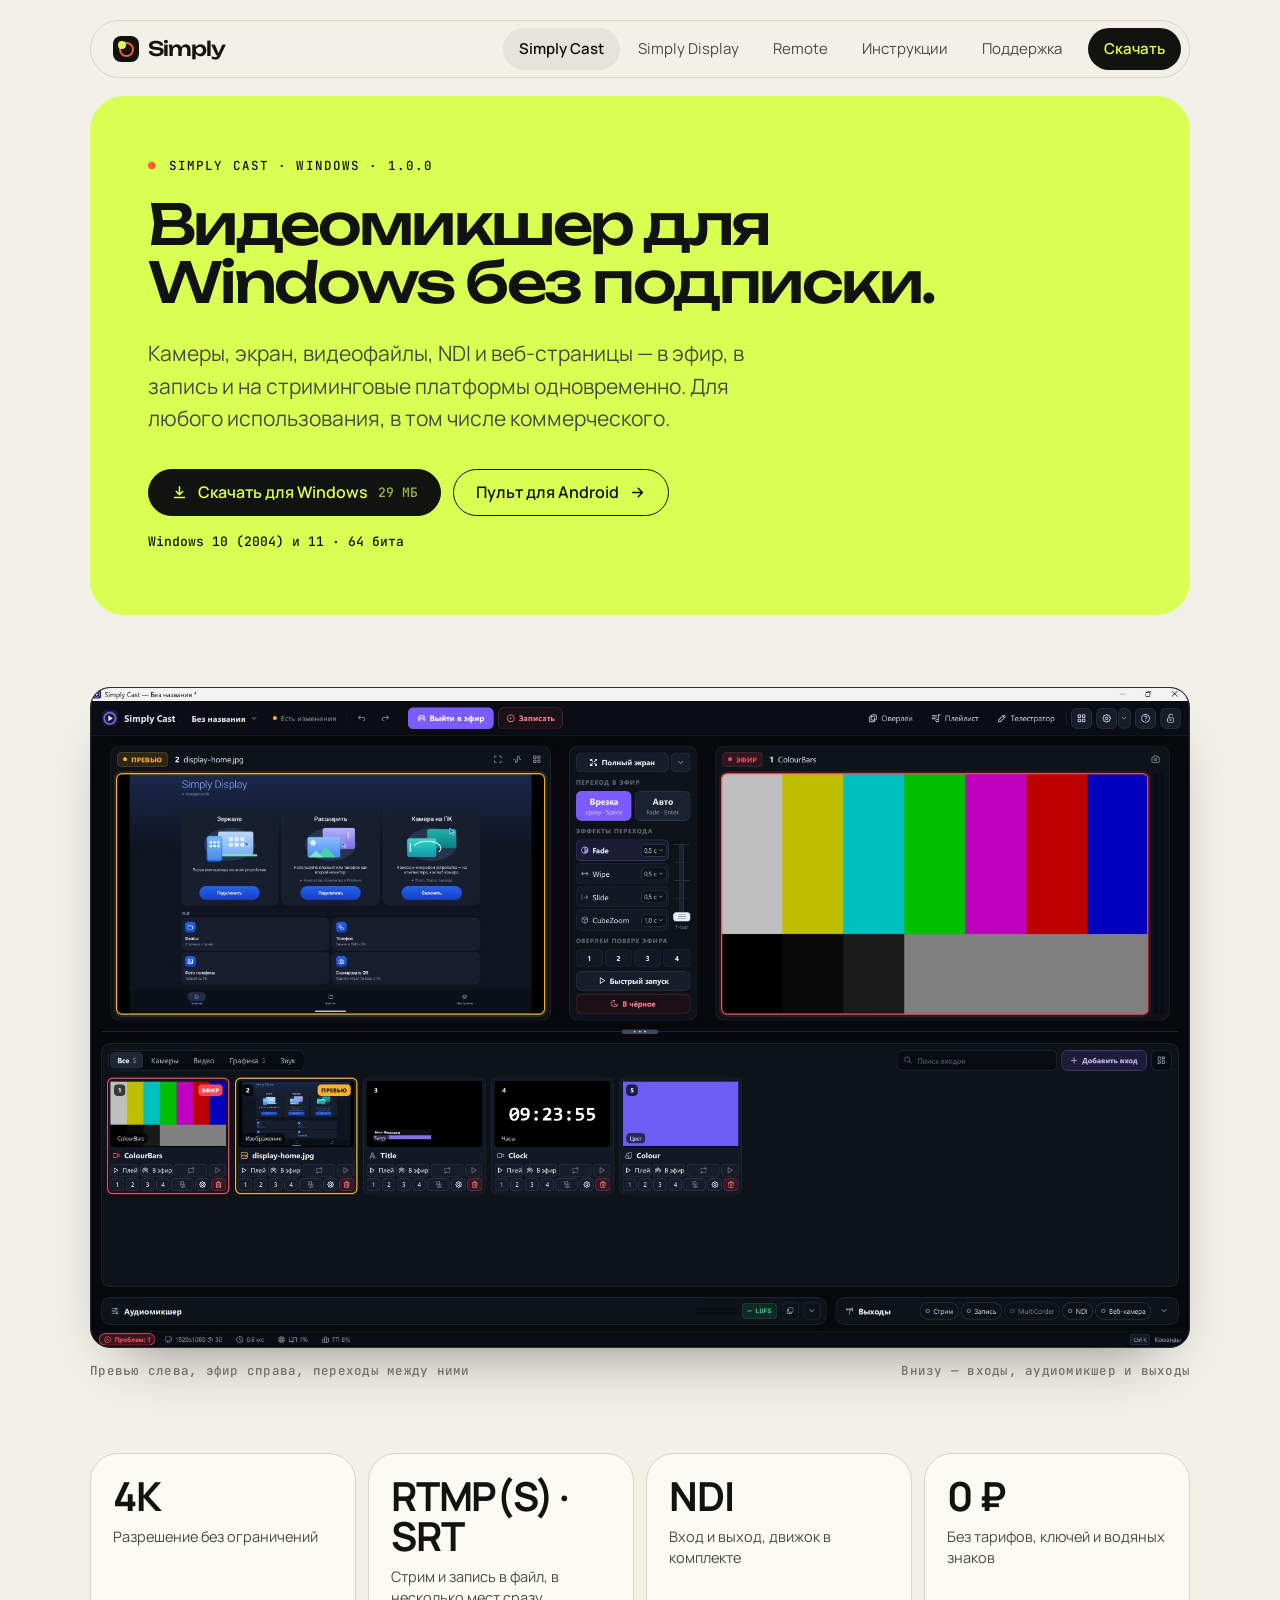
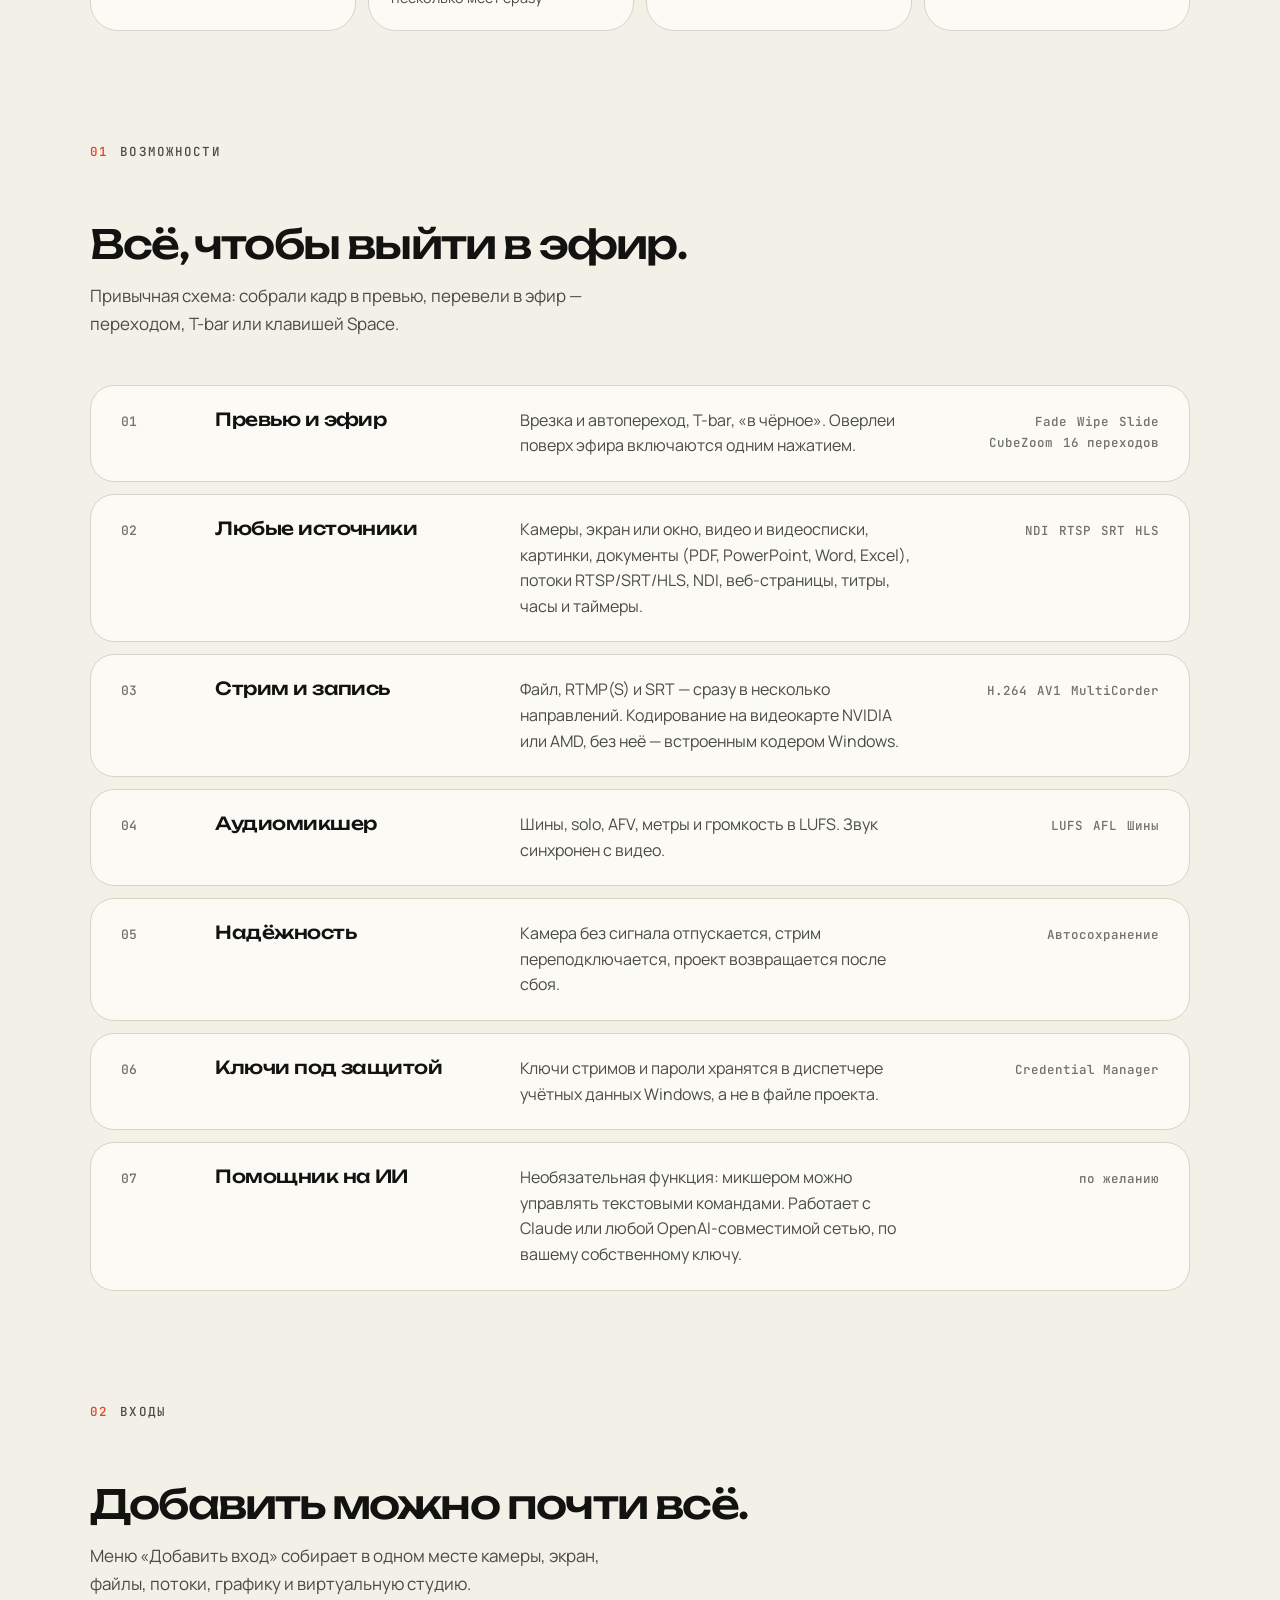
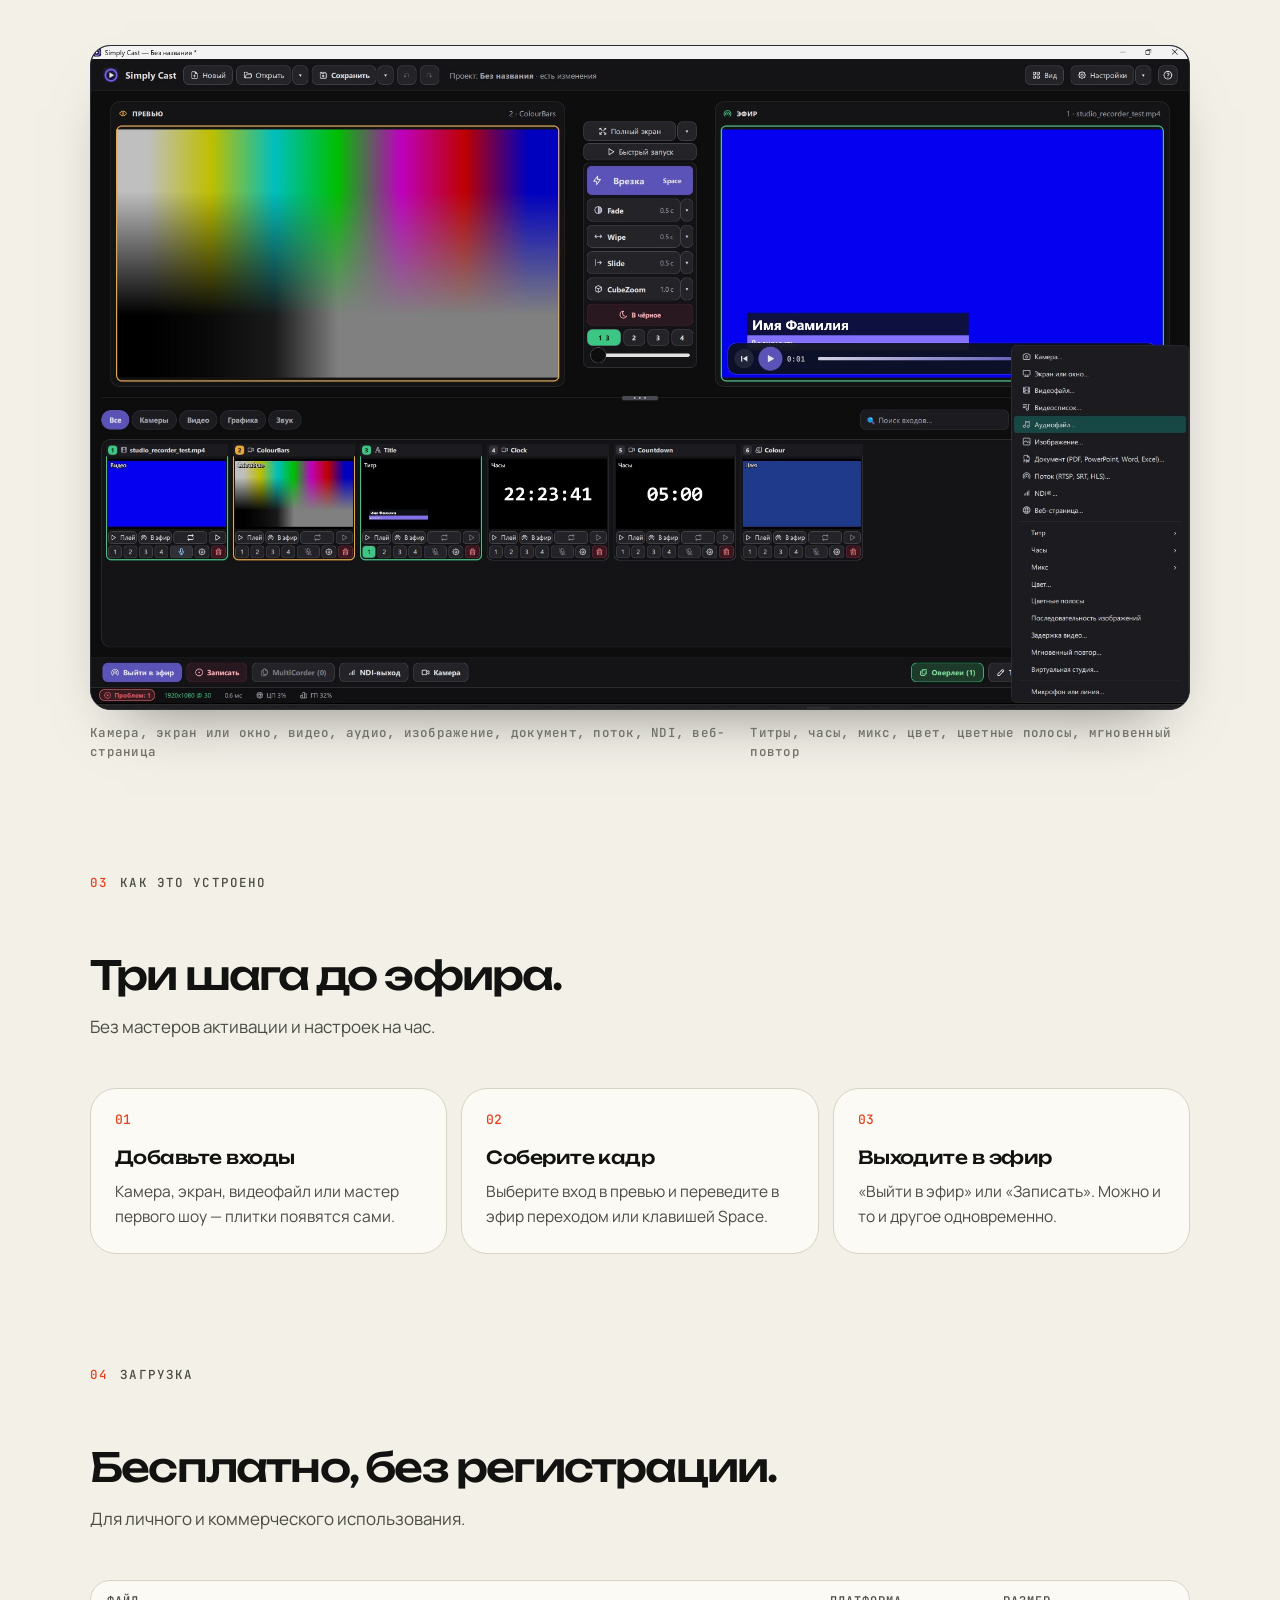
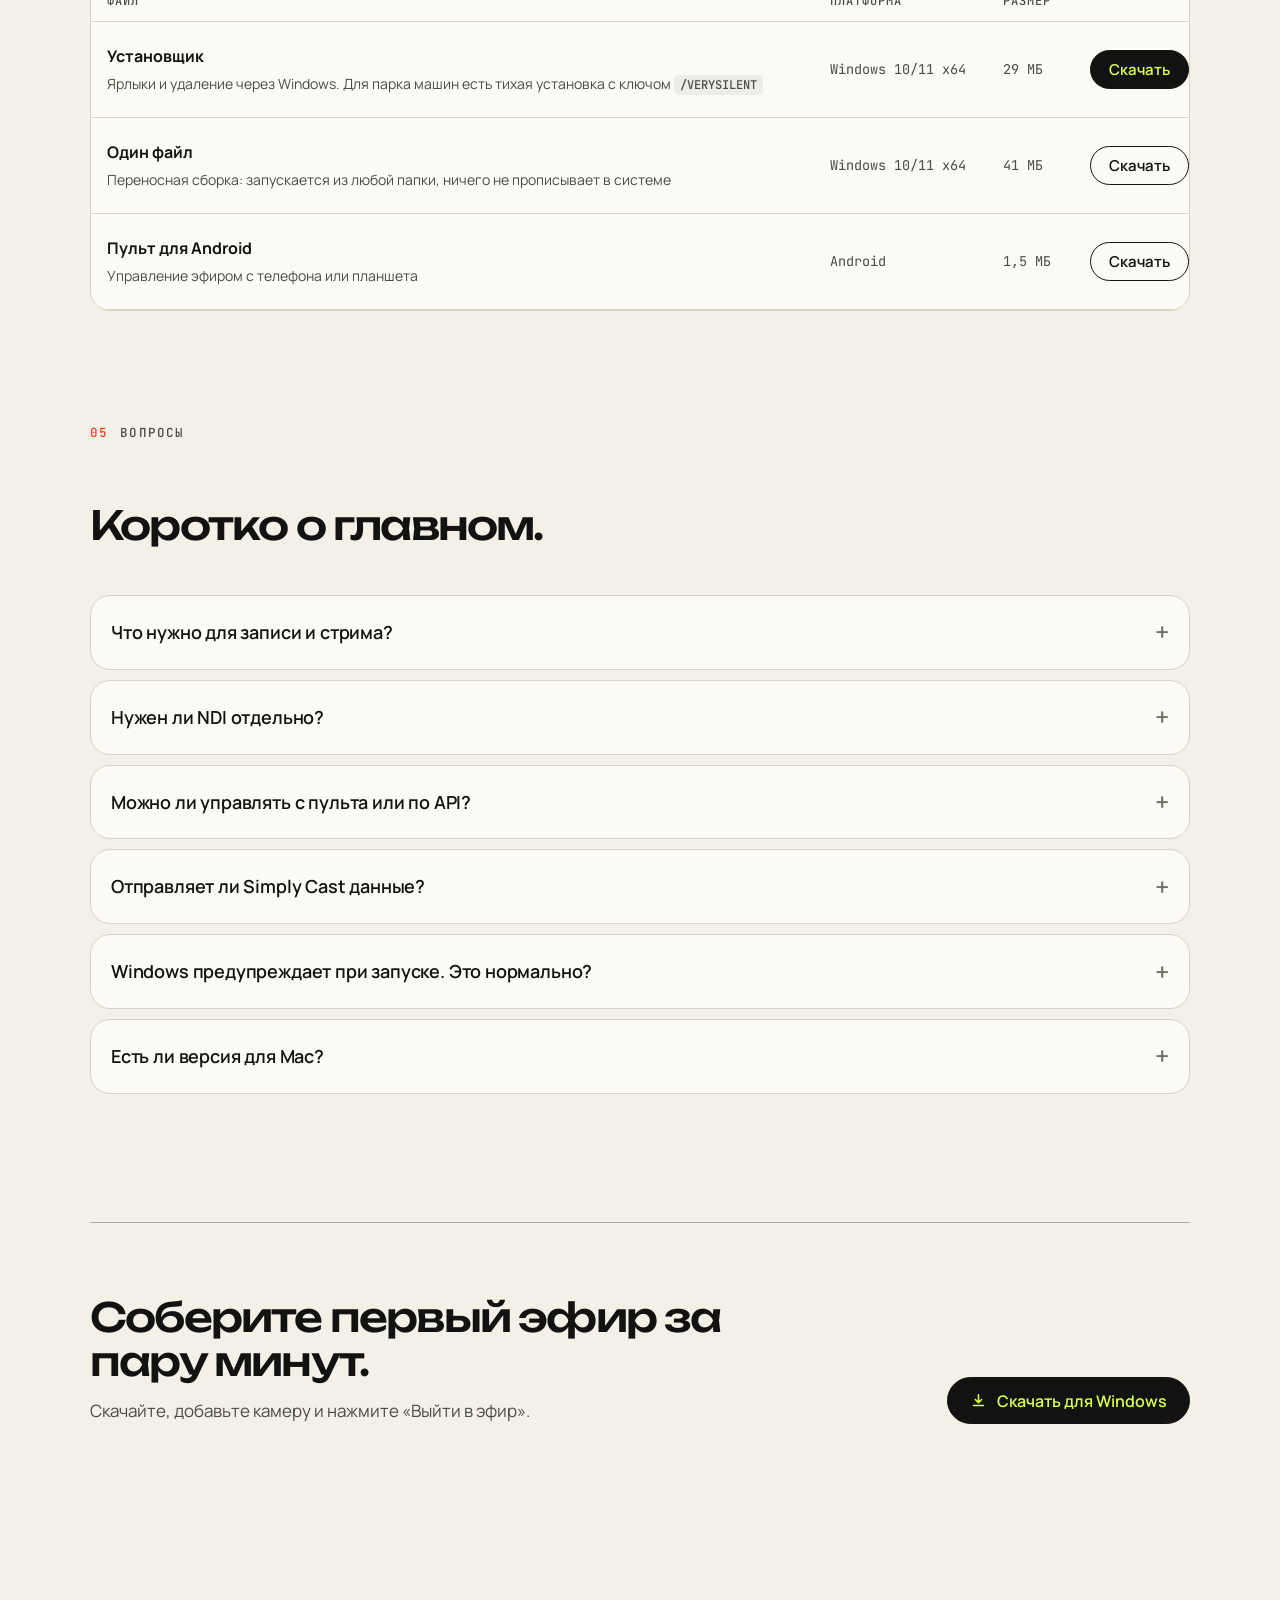
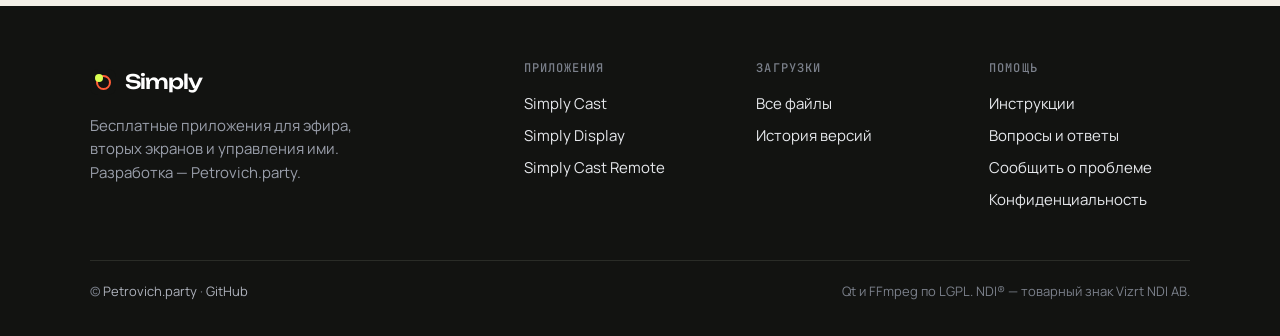
==== commit 25111932: "Сайт: внутренние страницы в стиле новой главной Светлая бумажная тема поверх main.css (токены, лаймо" ====
--- a/site/cast.html
+++ b/site/cast.html
@@ -10,10 +10,10 @@
 <meta property="og:description" content="Бесплатный видеомикшер для Windows: камеры, экран, видео, NDI и веб-страницы в эфир, запись и стрим. Без ключей и подписок.">
 <meta property="og:image" content="https://simply-app.pro/img/cast-live.jpg">
 <meta property="og:url" content="https://simply-app.pro/cast.html">
-<meta name="theme-color" content="#120f26">
+<meta name="theme-color" content="#f3f0e8">
 <link rel="icon" href="data:image/svg+xml,%3Csvg xmlns='http://www.w3.org/2000/svg' viewBox='0 0 32 32'%3E%3Crect width='32' height='32' rx='8' fill='%2314161a'/%3E%3Ccircle cx='16' cy='16' r='6' fill='%23e03a2b'/%3E%3C/svg%3E">
 <link rel="preconnect" href="https://fonts.googleapis.com"><link rel="preconnect" href="https://fonts.gstatic.com" crossorigin>
-<link rel="stylesheet" href="https://fonts.googleapis.com/css2?family=JetBrains+Mono:wght@400;500&family=Onest:wght@400;500;600;700&display=swap">
+<link rel="stylesheet" href="https://fonts.googleapis.com/css2?family=JetBrains+Mono:wght@400;500&family=Manrope:wght@400;500;600;700;800&family=Unbounded:wght@400;500;600&display=swap">
 <link rel="stylesheet" href="main.css">
 </head>
 <body>
--- a/site/main.css
+++ b/site/main.css
@@ -426,3 +426,93 @@
 section[id]{scroll-margin-top:110px}
 @media (max-width:860px){.gstep,.gstep:nth-child(even){grid-template-columns:1fr}.gstep:nth-child(even) .gimg{order:0}}
 @media (max-width:640px){.gstep{border-radius:24px;-webkit-backdrop-filter:none;backdrop-filter:none;background:rgba(40,34,84,.88)}}
+
+/* ===== бумажная тема: единый стиль с новой главной (светлая бумага, чёрный, лайм, коралл) ===== */
+:root{
+  color-scheme:light;
+  --paper:#f3f0e8; --paper2:rgba(18,19,17,.06); --ink:#121311; --ink2:#4a4c44; --ink3:#6f7068;
+  --rule:#d8d3c6; --line:rgba(18,19,17,.3); --accent:#d9ff52; --accent-text:#e5421c; --accent-ink:#121311;
+  --live:#ff5c37; --night:#121311; --night2:rgba(18,19,17,.06); --ok:#3f9f5b;
+  --font:"Manrope","Segoe UI Variable","Segoe UI",system-ui,-apple-system,sans-serif;
+  --display:"Unbounded","Manrope",system-ui,sans-serif;
+  --card:#fbfaf5;
+}
+html,body{background:var(--paper)}
+body::before{display:none}
+::selection{background:var(--accent);color:var(--ink)}
+:focus-visible{outline-color:var(--ink)}
+h1,h2,h3{font-family:var(--display);font-weight:500;letter-spacing:-.045em}
+h1{font-size:clamp(30px,4.8vw,58px);line-height:1.04}
+h2{font-size:clamp(26px,3.3vw,40px)}
+h3{font-size:18px;font-weight:500;letter-spacing:-.03em}
+.glass,.card,.fact,.net,.dlcard,.chips a,.win,.phone .frame,.tbl,details,.two>div,.top .wrap,footer,.gstep{backdrop-filter:none;-webkit-backdrop-filter:none}
+
+/* шапка */
+.top{position:sticky;top:10px;padding:10px 0 0}
+.top .wrap{background:color-mix(in srgb,var(--paper) 86%,transparent);border:1px solid var(--rule);backdrop-filter:blur(14px);-webkit-backdrop-filter:blur(14px)}
+.brand{font-family:var(--display);font-weight:500;letter-spacing:-.05em;font-size:20px}
+.brand i{position:relative;width:26px;height:26px;border-radius:8px;background:var(--ink);box-shadow:none}
+.brand i::after{content:"";position:absolute;left:5px;top:5px;width:8px;height:8px;border-radius:50%;background:var(--accent)}
+.brand i::before{content:"";position:absolute;right:5px;bottom:5px;width:11px;height:11px;border-radius:50%;border:2.5px solid var(--live)}
+.menu a{color:var(--ink2)}
+.menu a:hover,.menu a[aria-current]{background:var(--paper2);color:var(--ink)}
+.menu a.dl{background:var(--ink);color:var(--accent)}
+.menu a.dl:hover{background:#2a2c27;color:var(--accent)}
+
+/* кнопки */
+.btn{border-color:var(--ink);color:var(--ink)}
+.btn:hover{background:var(--paper2);border-color:var(--ink);color:var(--ink)}
+.btn.solid{background:var(--ink);border-color:var(--ink);color:var(--accent)}
+.btn.solid:hover{background:#2a2c27;border-color:#2a2c27;color:var(--accent)}
+.btn small{opacity:.7}
+
+/* карточки и блоки */
+.card,.card.big,.card.c1,.card.c2,.fact,.fact+.fact,.net,.tbl,details,.two>div,.row,.step,.gstep,.chip,.chips-row .chip,.chips a{background:var(--card);border:1px solid var(--rule);color:var(--ink)}
+.card.c1{background:var(--accent)}
+.card h3,.card.c1 h3,.card p,.card.c1 p{color:var(--ink)}
+.card .tag,.card.c1 .tag,.tag{background:var(--paper);border-color:var(--rule);color:var(--ink2)}
+.card a.more,.card.big a.more{background:var(--ink);color:var(--accent)}
+.card .art{background:var(--ink);border:0}
+.chips a:hover{background:var(--accent);color:var(--ink)}
+.net .node b{background:var(--paper2)}
+.net .node.r b{background:var(--ink)}
+.net .node.r b svg{stroke:var(--accent)}
+.tbl th{color:var(--ink2)}
+details summary{color:var(--ink)}
+.dlcard{background:var(--ink);border:0;color:var(--paper)}
+.dlcard h2,.dlcard p{color:var(--paper)}
+.dlcard .btn{background:transparent;border-color:rgba(243,240,232,.5);color:var(--paper)}
+.dlcard .btn:hover{background:rgba(243,240,232,.12)}
+.dlcard .btn.solid{background:var(--accent);border-color:var(--accent);color:var(--ink)}
+
+/* окна со скриншотами остаются тёмными */
+.win{background:var(--night);border:1px solid #2a2e36;box-shadow:0 30px 60px -34px rgba(18,19,17,.55)}
+.stage .win{padding:0;background:var(--night);border:1px solid #2a2e36;border-radius:20px}
+.stage .win img{border-radius:19px}
+.gimg{background:var(--night);border:0}
+.dev,.bigwin,.ban .art{border-color:#353830;background:#000}
+
+/* плашки заголовков страниц: лайм */
+.hero:not(.home),.page-head,.ban{background:var(--accent);border:0;box-shadow:none;color:var(--ink)}
+.hero:not(.home) h1,.page-head h1,.ban h1{color:var(--ink)}
+.hero:not(.home) .lead,.page-head .lead,.ban p.lead{color:var(--ink2)}
+.hero:not(.home) .eyebrow,.hero:not(.home) .note,.hero:not(.home) .meta,.page-head .eyebrow{color:var(--ink)}
+.hero:not(.home) .eyebrow b,.page-head .eyebrow b{color:var(--live)}
+.ban .badge{background:rgba(18,19,17,.1)}
+
+/* инструкции */
+.gnav a{background:var(--card);border:1px solid var(--rule);color:var(--ink)}
+.gnav a:hover{background:var(--ink);color:var(--accent);border-color:var(--ink)}
+.gn{background:var(--ink);color:var(--accent)}
+.gtxt p{color:var(--ink2)}
+
+/* подвал */
+footer{background:var(--ink);color:#c9ccd3;border:0}
+footer .bot{border-top-color:#2a2c27}
+@media (max-width:640px){
+  .card,.fact,.net,.dlcard,.top .wrap,.gstep{background:var(--card)}
+  .dlcard{background:var(--ink)}
+  .top .wrap{background:color-mix(in srgb,var(--paper) 92%,transparent)}
+}
+h1,h2,h3{overflow-wrap:break-word}
+h1,.hero:not(.home) h1,.page-head h1,.ban h1{font-size:clamp(25px,4.6vw,56px)}
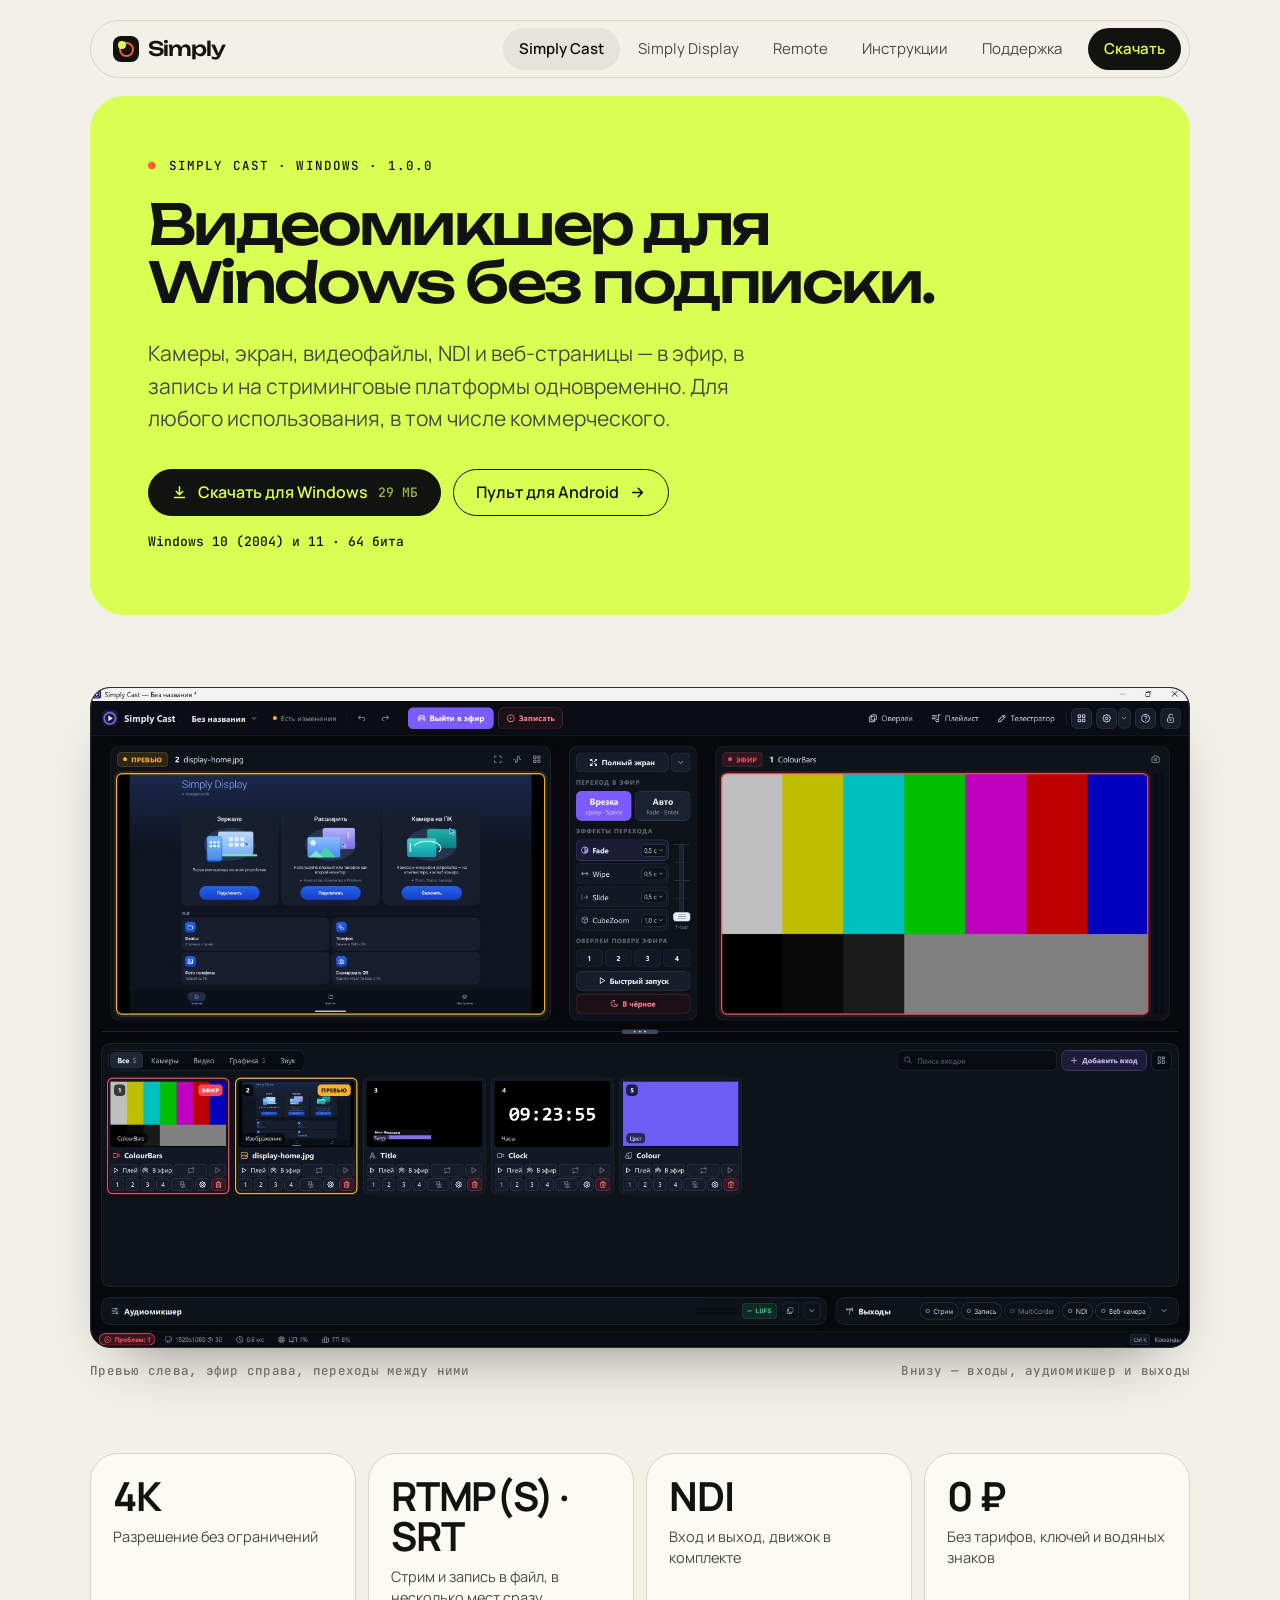
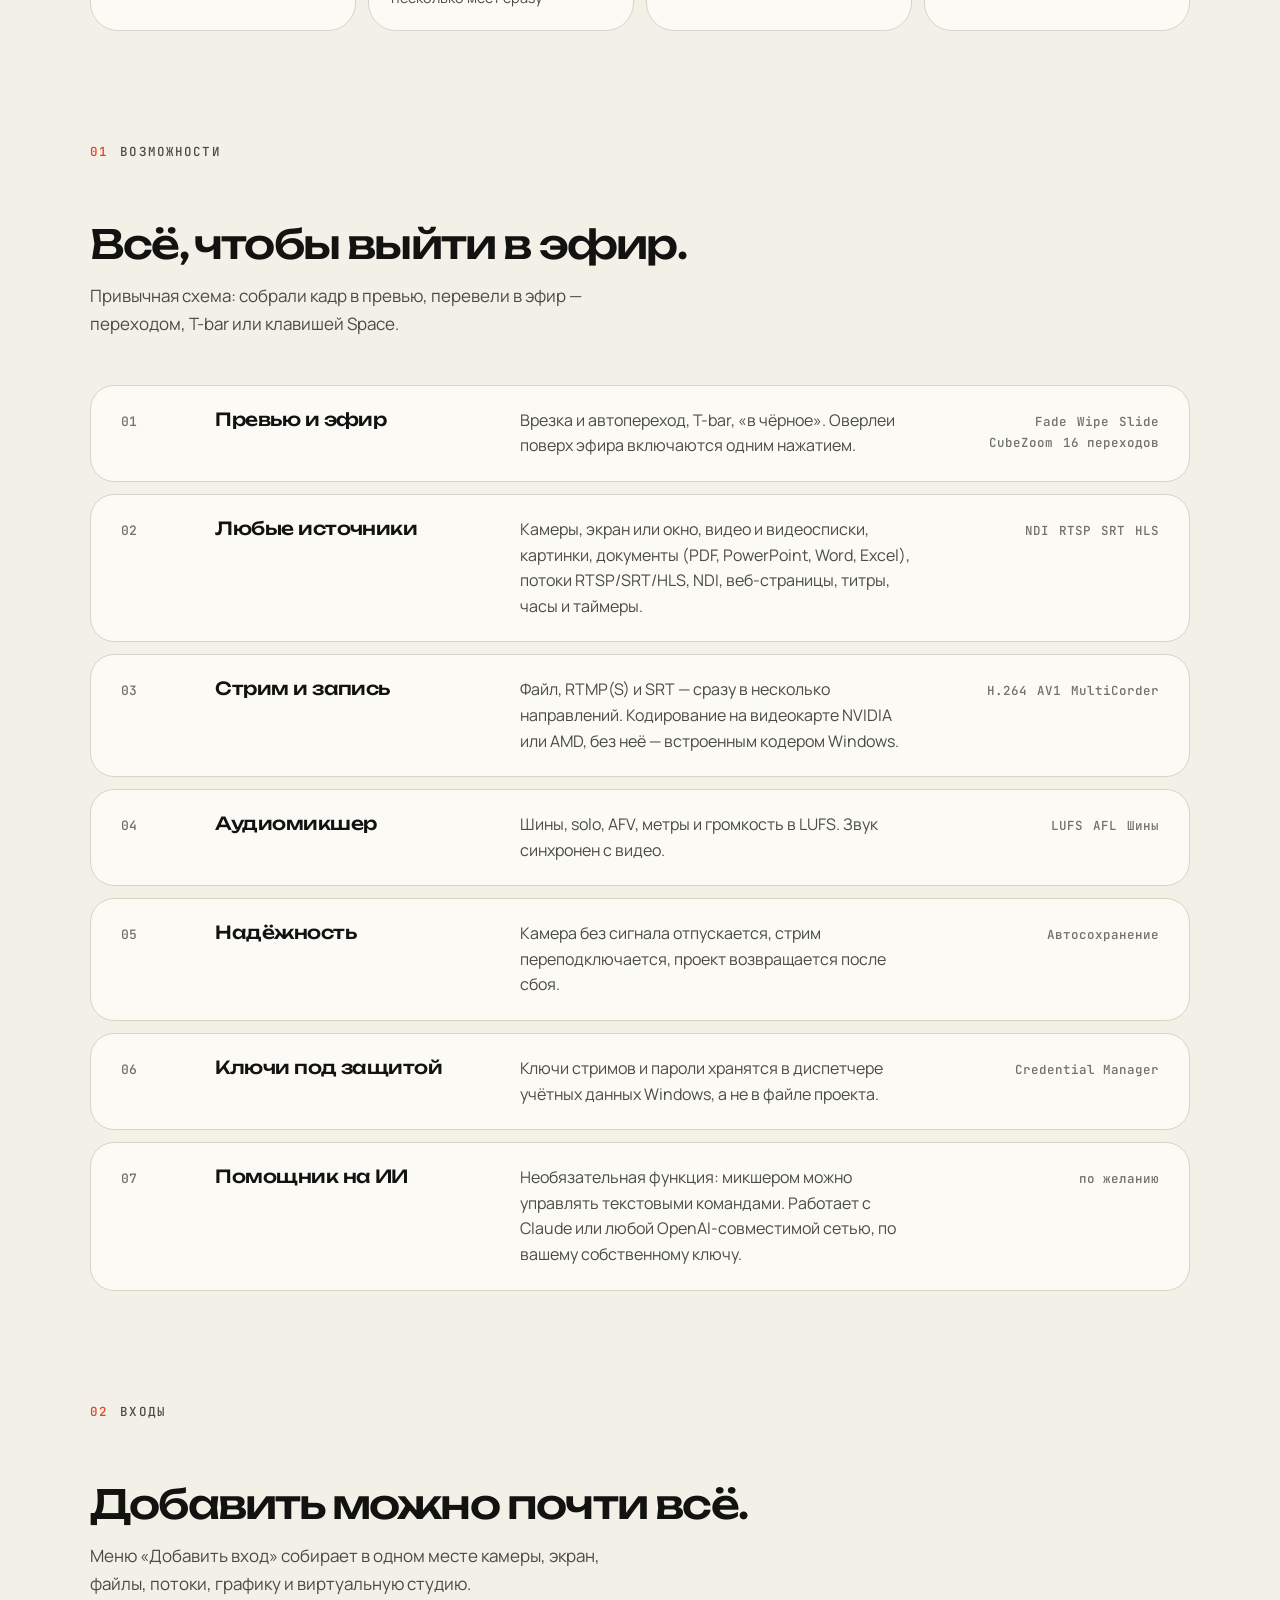
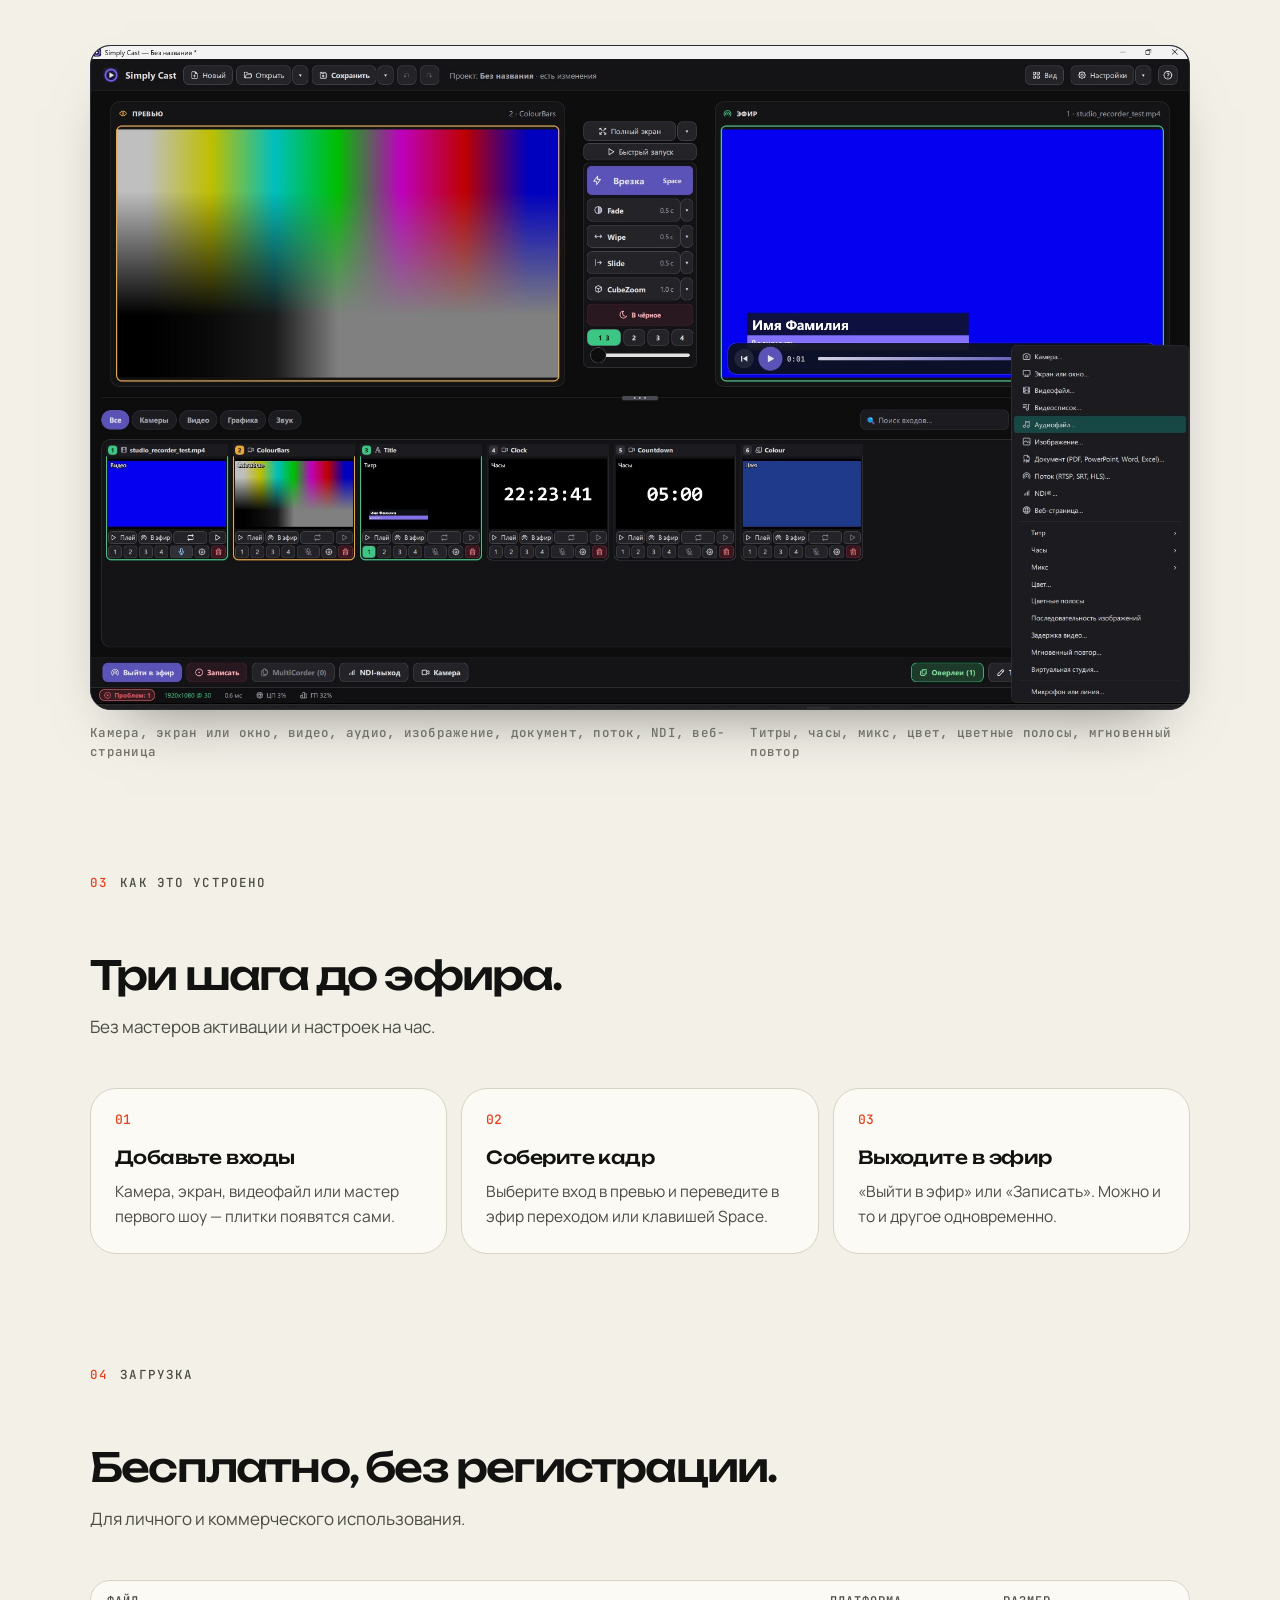
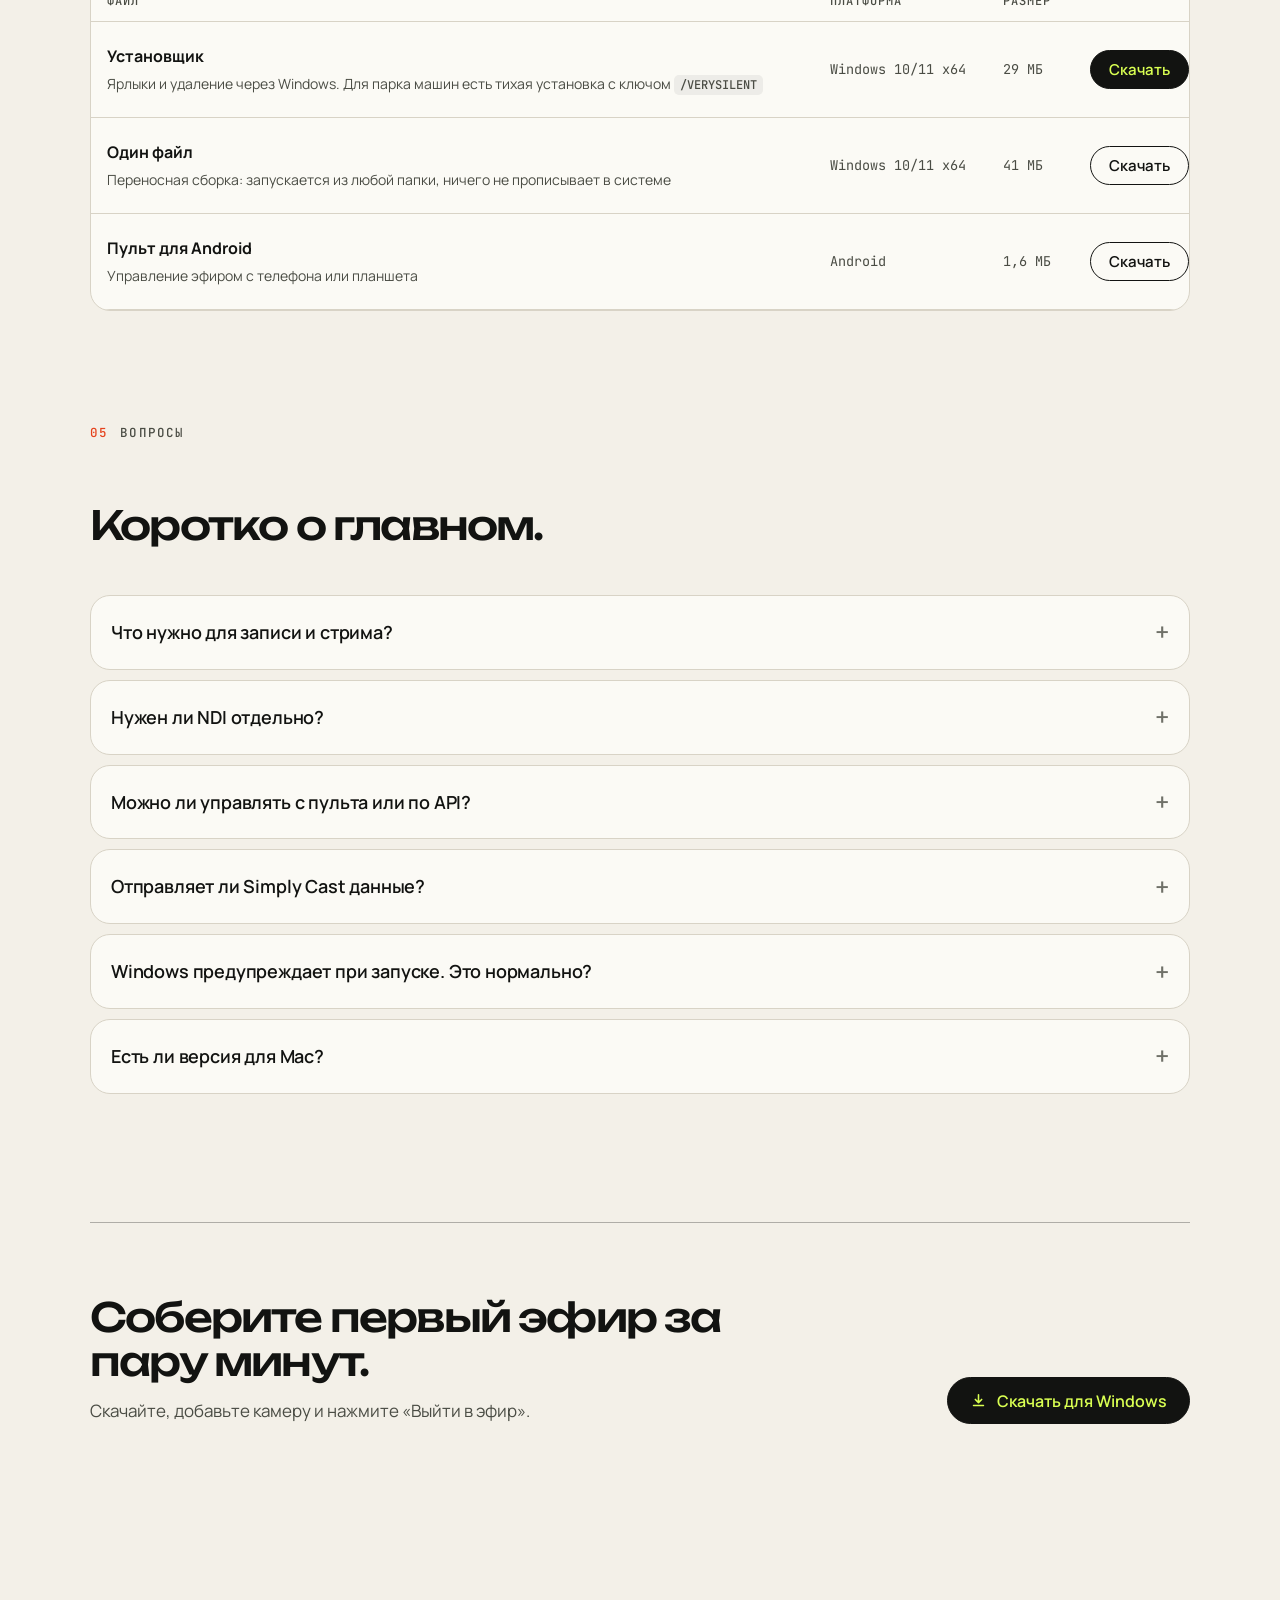
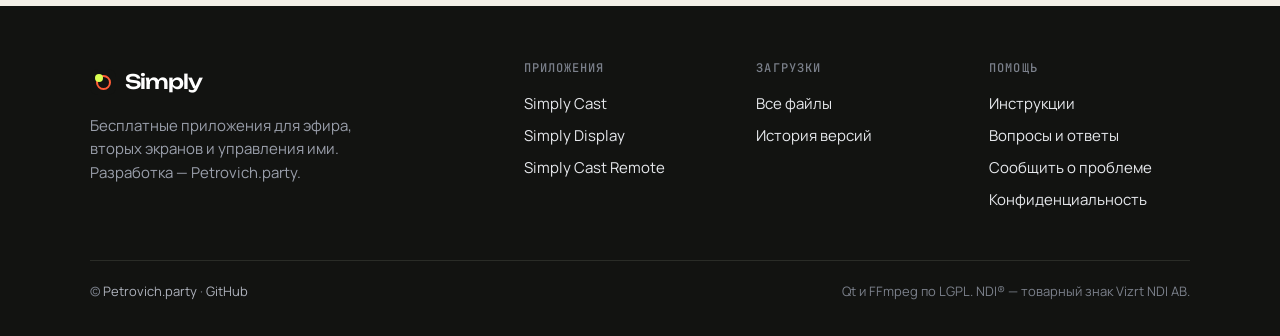
==== commit 561ee7b2: "Сайт: пульт 0.3.6, актуальные размеры Co-Authored-By: Claude Sonnet 5.5 <noreply@anthropic.com>" ====
--- a/site/cast.html
+++ b/site/cast.html
@@ -74,7 +74,7 @@
     <table class="tbl rv"><thead><tr><th>Файл</th><th>Платформа</th><th>Размер</th><th></th></tr></thead><tbody>
       <tr><td><b>Установщик</b><small>Ярлыки и удаление через Windows. Для парка машин есть тихая установка с ключом <code>/VERYSILENT</code></small></td><td class="mono">Windows 10/11 x64</td><td class="mono">29 МБ</td><td><a class="btn solid dl-win" href="SimplyCast-Setup-1.0.0.exe">Скачать</a></td></tr>
       <tr><td><b>Один файл</b><small>Переносная сборка: запускается из любой папки, ничего не прописывает в системе</small></td><td class="mono">Windows 10/11 x64</td><td class="mono">41 МБ</td><td><a class="btn dl-single" href="#">Скачать</a></td></tr>
-      <tr><td><b>Пульт для Android</b><small>Управление эфиром с телефона или планшета</small></td><td class="mono">Android</td><td class="mono">1,5 МБ</td><td><a class="btn dl-apk" href="#">Скачать</a></td></tr>
+      <tr><td><b>Пульт для Android</b><small>Управление эфиром с телефона или планшета</small></td><td class="mono">Android</td><td class="mono">1,6 МБ</td><td><a class="btn dl-apk" href="#">Скачать</a></td></tr>
     </tbody></table>
   </section>
 
